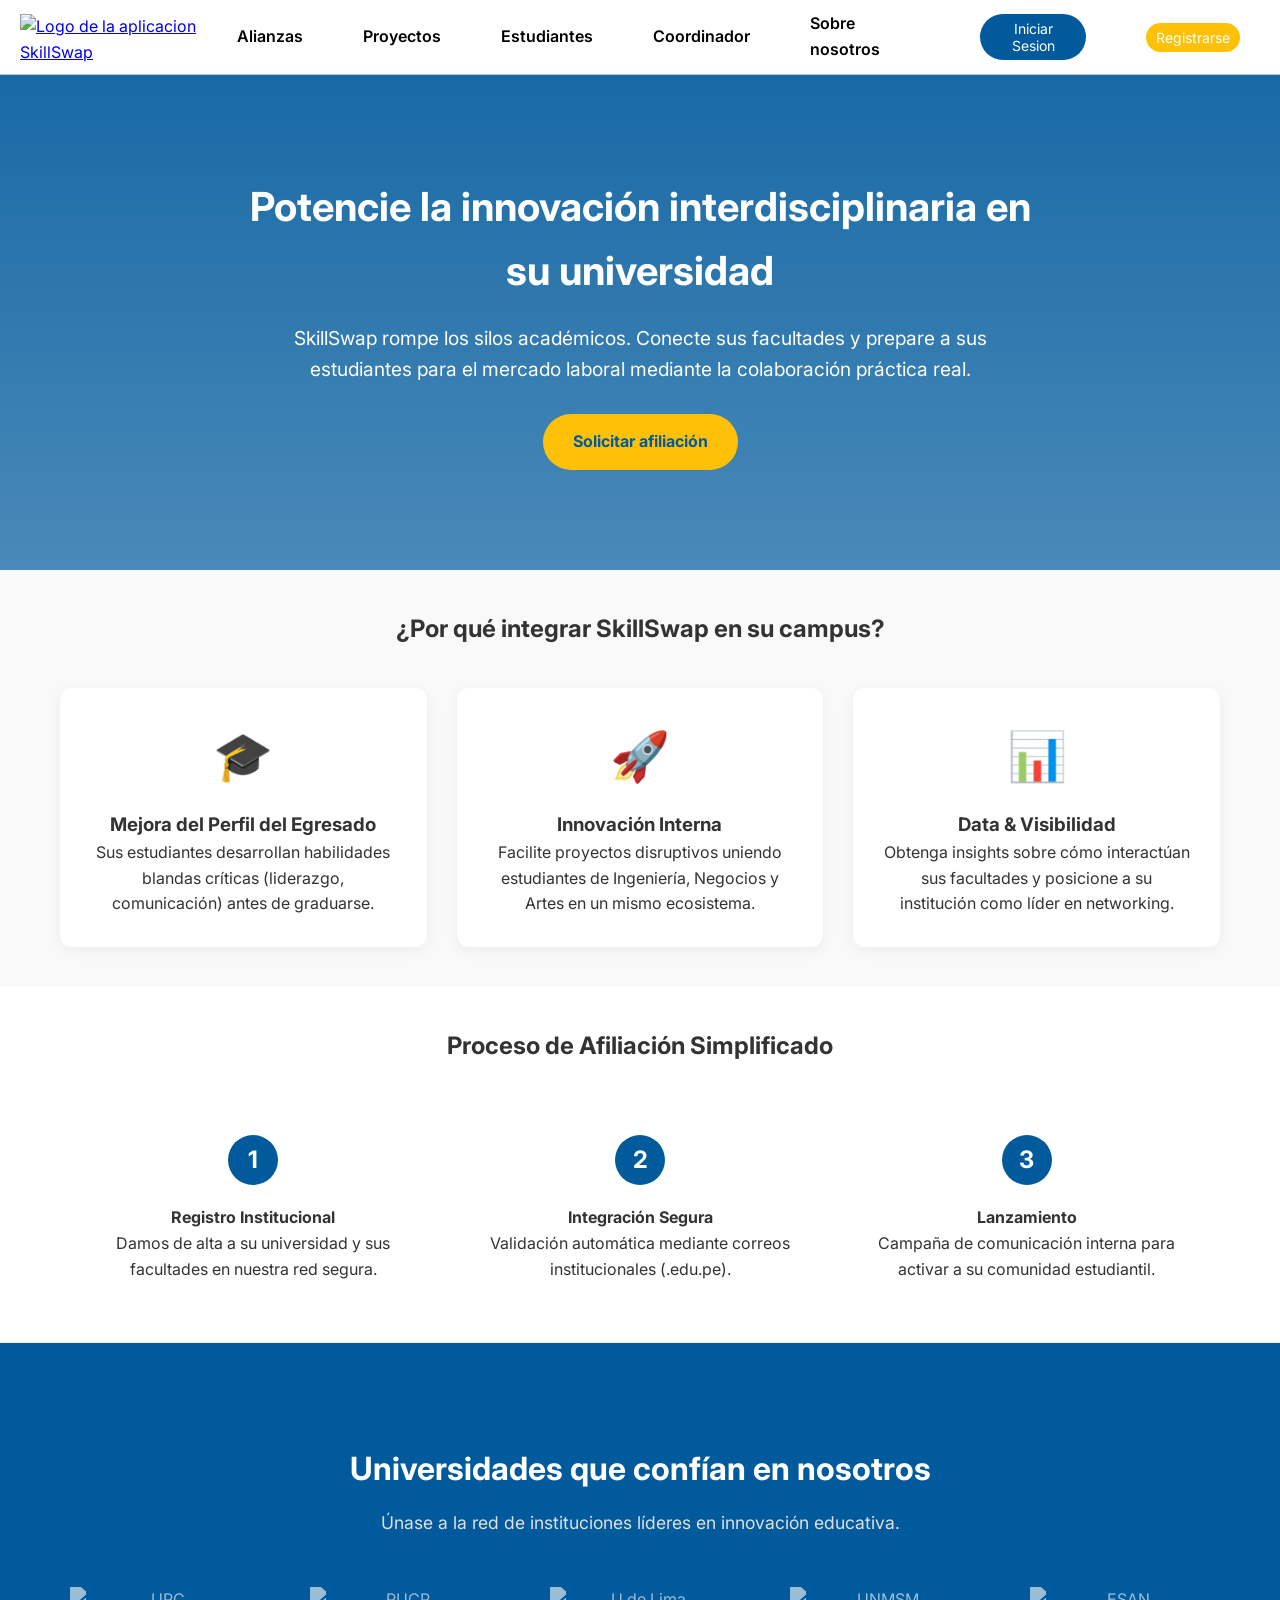
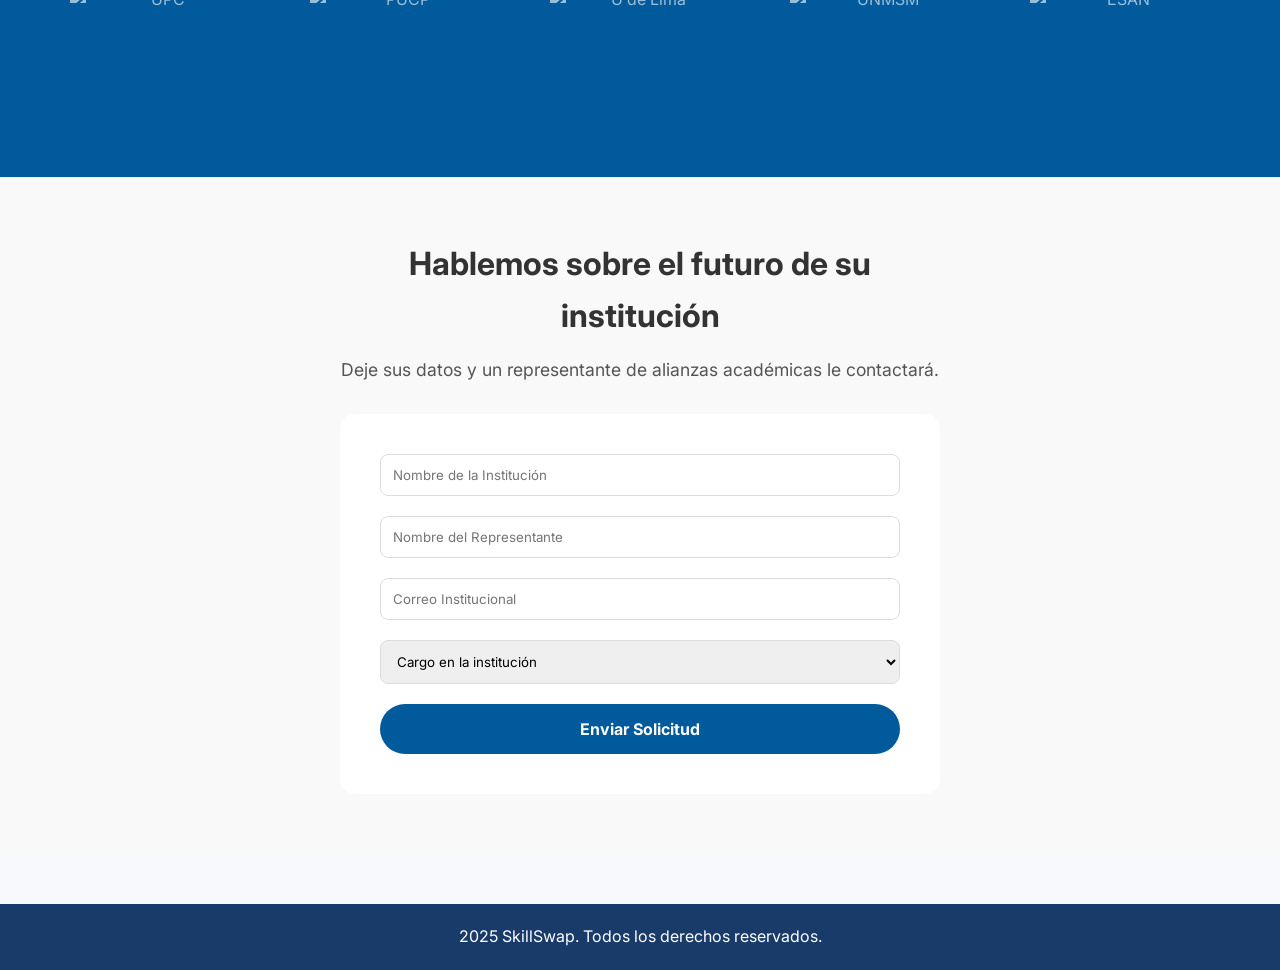
==== public/sitios/alianzas.html @ 6748d02f "se agregan las secciones de alianza y proyectos" ====
<!DOCTYPE html>
<html lang="en">
  <head>
    <meta charset="UTF-8" />
    <meta name="viewport" content="width=device-width, initial-scale=1.0" />
    <link rel="stylesheet" href="../assets/styles/alianzas.css" />
    <link rel="stylesheet" href="../assets/styles/styleSheet.css" />
         <link rel="icon" href="../favicon.ico" type="image/x-icon" />
    <title>SkillSwap - Login</title>
  </head>

  <body>

    <nav class="barra-navegacion">
      <div class="logo">
        <a href="../index.html">
          <img src="../assets/images/SkillSwap_logo.png" alt="Logo de la aplicacion SkillSwap" />
        </a>
      </div>

      <div class="menu-horizontal">
        <ul class="menu-horizontal-opciones">
            <li class="dropdown">
                <a href="alianzas.html" class="dropbtn">Alianzas </a>
                <div class="dropdown-content">
                    <a href="#beneficios">Beneficios</a>
                    <a href="#universidades-afiliadas">Universidades Afiliadas</a>
                    <a href="#contacto-form">Contacto</a>
                </div>
            </li>
            <li><a href="proyectos.html">Proyectos</a></li>
            <li><a href="index-user-estudiante.html">Estudiantes</a></li>
            <li><a href="index-user-coordinador.html">Coordinador</a></li>
            <li><a href="index-sobre-nosotros.html">Sobre nosotros</a></li>

          <li>
            <a href="index-login.html">
              <button class="btn-iniciarsesion">Iniciar Sesion</button>
            </a>
          </li>

          <li>
            <a href="index-registrarse.html">
              <button class="btn-registrase">Registrarse</button>
            </a>
          </li>
        </ul>
      </div>
    </nav>

    <header class="hero-alianzas">
    <div class="hero-content">
        <h1>Potencie la innovación interdisciplinaria en su universidad</h1>
        <p>SkillSwap rompe los silos académicos. Conecte sus facultades y prepare a sus estudiantes para el mercado laboral mediante la colaboración práctica real.</p>
        <a href="#contacto-form" class="btn-primary">Solicitar afiliación</a>
    </div>
</header>

<section class="beneficios-institucionales" id="beneficios">
    <div class="container">
        <h2>¿Por qué integrar SkillSwap en su campus?</h2>
        <div class="grid-beneficios">
            <div class="card-beneficio">
                <div class="icono">🎓</div>
                <h3>Mejora del Perfil del Egresado</h3>
                <p>Sus estudiantes desarrollan habilidades blandas críticas (liderazgo, comunicación) antes de graduarse.</p>
            </div>
            <div class="card-beneficio">
                <div class="icono">🚀</div>
                <h3>Innovación Interna</h3>
                <p>Facilite proyectos disruptivos uniendo estudiantes de Ingeniería, Negocios y Artes en un mismo ecosistema.</p>
            </div>
            <div class="card-beneficio">
                <div class="icono">📊</div>
                <h3>Data & Visibilidad</h3>
                <p>Obtenga insights sobre cómo interactúan sus facultades y posicione a su institución como líder en networking.</p>
            </div>
        </div>
    </div>
</section>

<section class="proceso-afiliacion">
    <div class="container">
        <h2>Proceso de Afiliación Simplificado</h2>
        <div class="pasos-container">
            <div class="paso">
                <span class="numero-paso">1</span>
                <h4>Registro Institucional</h4>
                <p>Damos de alta a su universidad y sus facultades en nuestra red segura.</p>
            </div>
            <div class="paso">
                <span class="numero-paso">2</span>
                <h4>Integración Segura</h4>
                <p>Validación automática mediante correos institucionales (.edu.pe).</p>
            </div>
            <div class="paso">
                <span class="numero-paso">3</span>
                <h4>Lanzamiento</h4>
                <p>Campaña de comunicación interna para activar a su comunidad estudiantil.</p>
            </div>
        </div>
    </div>
</section>


<section id="universidades-afiliadas" class="universidades-section">
        <div class="container">
            <h2>Universidades que confían en nosotros</h2>
            <p class="subtitle">Únase a la red de instituciones líderes en innovación educativa.</p>
            
            <div class="logos-grid">
                <div class="logo-item"><img src="../assets/images/upc_logo.png" alt="UPC"></div>
                <div class="logo-item"><img src="../assets/images/logo-pucp-new.svg" alt="PUCP"></div>
                <div class="logo-item"><img src="../assets/images/u_lima_logo.svg" alt="U de Lima"></div>
                <div class="logo-item"><img src="../assets/images/logo-unmsm.svg" alt="UNMSM"></div>
                <div class="logo-item"><img src="../assets/images/esan_logo.png" alt="ESAN"></div>
            </div>
        </div>
    </section>

<section id="contacto-form" class="contacto-institucional">
    <div class="container-form">
        <h2>Hablemos sobre el futuro de su institución</h2>
        <p>Deje sus datos y un representante de alianzas académicas le contactará.</p>
        <form class="form-alianza">
            <div class="form-group">
                <input type="text" placeholder="Nombre de la Institución" required>
            </div>
            <div class="form-group">
                <input type="text" placeholder="Nombre del Representante" required>
            </div>
            <div class="form-group">
                <input type="email" placeholder="Correo Institucional" required>
            </div>
            <div class="form-group">
                <select>
                    <option value="" disabled selected>Cargo en la institución</option>
                    <option value="rectorado">Rectorado / Dirección</option>
                    <option value="coordinador">Coordinador Académico</option>
                    <option value="docente">Docente</option>
                    <option value="otro">Otro</option>
                </select>
            </div>
            <button type="submit" class="btn-submit">Enviar Solicitud</button>
        </form>
    </div>
</section>

<script src="../assets/scripts/alianzas.js"></script>
    <footer>
      <div class="seccion-footer">
        <p>2025 SkillSwap. Todos los derechos reservados.</p>
      </div>
    </footer>

  </body>
</html>
---- public/assets/styles/alianzas.css ----
/* --- Estilos Generales para Alianzas --- */
body {
    font-family: 'Inter', sans-serif;
    color: #333;
    line-height: 1.6;
}

.container {
    max-width: 1200px;
    margin: 0 auto;
    padding: 40px 20px;
    text-align: center;
}

/* --- Hero Section --- */
.hero-alianzas {
    background: linear-gradient(rgba(0, 90, 156, 0.9), rgba(0, 90, 156, 0.7)), url('../images/imagen_banner.png'); /* Asegúrate de tener una imagen de fondo o quita la url */
    background-size: cover;
    background-position: center;
    color: white;
    padding: 100px 20px;
    text-align: center;
}

.hero-content h1 {
    font-size: 2.5rem;
    margin-bottom: 20px;
    max-width: 800px;
    margin-left: auto;
    margin-right: auto;
}

.hero-content p {
    font-size: 1.2rem;
    margin-bottom: 30px;
    max-width: 700px;
    margin-left: auto;
    margin-right: auto;
}

.btn-primary {
    background-color: #FFC107; /* Amarillo de tu marca */
    color: #005A9C;
    padding: 15px 30px;
    text-decoration: none;
    font-weight: bold;
    border-radius: 30px;
    transition: transform 0.3s ease;
    display: inline-block;
}

.btn-primary:hover {
    transform: scale(1.05);
    background-color: #ffca2c;
}

/* --- Beneficios (Grid) --- */
.beneficios-institucionales {
    background-color: #f9f9f9;
}

.grid-beneficios {
    display: grid;
    grid-template-columns: repeat(auto-fit, minmax(300px, 1fr));
    gap: 30px;
    margin-top: 40px;
}

.card-beneficio {
    background: white;
    padding: 30px;
    border-radius: 12px;
    box-shadow: 0 4px 15px rgba(0,0,0,0.05);
    transition: transform 0.3s;
}

.card-beneficio:hover {
    transform: translateY(-5px);
}

.icono {
    font-size: 3rem;
    margin-bottom: 15px;
}

/* --- Proceso (Pasos) --- */
.proceso-afiliacion {
    background-color: white;
}

.pasos-container {
    display: flex;
    justify-content: space-around;
    flex-wrap: wrap;
    margin-top: 50px;
}

.paso {
    flex: 1;
    min-width: 250px;
    margin: 20px;
    position: relative;
}

.numero-paso {
    background-color: #005A9C;
    color: white;
    width: 50px;
    height: 50px;
    border-radius: 50%;
    display: flex;
    align-items: center;
    justify-content: center;
    font-size: 1.5rem;
    font-weight: bold;
    margin: 0 auto 20px;
}

/* --- Formulario de Contacto --- */
.contacto-institucional {
    background-color: #f9f9f9;
    color: white;
    padding: 60px 20px;
}
.contacto-institucional h2 {
    color: #333;
    margin-bottom: 15px;
    font-size: 2rem;
}
.contacto-institucional p {
    color: #555;
    margin-bottom: 30px;
    font-size: 1.1rem;
    max-width: 600px;
    margin-left: auto;
    margin-right: auto;
}

.container-form {
    max-width: 600px;
    margin: 0 auto;
    text-align: center;
}

.form-alianza {
    background: white;
    padding: 40px;
    border-radius: 15px;
    margin-top: 30px;
    color: #333;
}

.form-group {
    margin-bottom: 20px;
}

.form-group input, .form-group select {
    width: 100%;
    padding: 12px;
    border: 1px solid #ddd;
    border-radius: 8px;
    font-family: inherit;
}

.btn-submit {
    background-color: #005A9C;
    color: white;
    border: none;
    padding: 15px 40px;
    font-size: 1rem;
    border-radius: 30px;
    cursor: pointer;
    width: 100%;
    font-weight: bold;
}

.btn-submit:hover {
    background-color: #004a80;
}

/* --- Estilos del Menú Desplegable (Dropdown) --- */
.navbar {
    display: flex;
    justify-content: space-between;
    align-items: center;
    padding: 15px 50px;
    background-color: white;
    box-shadow: 0 2px 10px rgba(0,0,0,0.1);
    position: relative;
    z-index: 1000;
}

.nav-links {
    list-style: none;
    display: flex;
    align-items: center;
    gap: 30px;
}

.nav-links a {
    text-decoration: none;
    color: #333;
    font-weight: 600;
    font-size: 1rem;
    transition: color 0.3s;
}

.nav-links a:hover {
    color: #005A9C;
}

/* Dropdown Container */
.dropdown {
    position: relative;
    display: inline-block;
}

.dropbtn {
    cursor: pointer;
}

/* Contenido del Dropdown (oculto por defecto) */
.dropdown-content {
    display: none;
    position: absolute;
    background-color: #f9f9f9;
    min-width: 200px;
    box-shadow: 0px 8px 16px 0px rgba(0,0,0,0.2);
    z-index: 1;
    border-radius: 8px;
    top: 100%; /* Justo debajo del botón */
    left: 0;
}

/* Enlaces dentro del dropdown */
.dropdown-content a {
    color: black;
    padding: 12px 16px;
    text-decoration: none;
    display: block;
    font-size: 0.95rem;
    text-align: left;
}

.dropdown-content a:hover {
    background-color: #e1e1e1;
    border-radius: 4px;
}

/* Mostrar el dropdown al pasar el mouse (Hover) */
.dropdown:hover .dropdown-content {
    display: block;
}

/* --- Estilos Nueva Sección Universidades --- */
.universidades-section {
    padding: 60px 20px;
    background-color: #005A9C;
    border-top: 1px solid #eee;
    border-bottom: 1px solid #eee;
}

.universidades-section h2 {
    color: #ffffff;
    margin-bottom: 15px;
    font-size: 2rem;
}

.subtitle {
    color: #e0e0e0; /* Subtítulo en gris claro */
    margin-bottom: 50px;
    font-size: 1.1rem;
    max-width: 600px;
    margin-left: auto;
    margin-right: auto;
}

.logos-grid {
    display: flex;
    justify-content: center;
    align-items: center;
    flex-wrap: wrap;
    gap: 60px;
}

.logo-item {
    width: 180px;
    height: 90px;
    display: flex;
    justify-content: center;
    align-items: center;
    transition: transform 0.3s ease;
    background-color: transparent;
    padding: 0;
    box-shadow: none;
    border-radius: 0;
}

.logo-item img {
    width: 100%;
    height: 100%;
    object-fit: contain;
    filter: grayscale(100%);
    opacity: 0.6;
    transition: all 0.3s ease;
    filter: brightness(0) invert(1);
}

.logo-item:hover {
    transform: scale(1.1);
}

.logo-item:hover img {
    filter: grayscale(0%);
    opacity: 1;
    transform: scale(1.12);
}

/* Responsive para menú */
@media (max-width: 768px) {
    .nav-links {
        display: none;
        flex-direction: column;
        width: 100%;
        position: absolute;
        top: 70px;
        left: 0;
        background-color: white;
        padding: 20px 0;
        box-shadow: 0 4px 8px rgba(0,0,0,0.1);
    }

    .nav-links.active {
        display: flex;
    }

    .menu-toggle {
        display: block;
        cursor: pointer;
    }
    
    .menu-toggle .bar {
        display: block;
        width: 25px;
        height: 3px;
        margin: 5px auto;
        background-color: #333;
    }
    
    /* En móvil, el dropdown se muestra estático o diferente */
    .dropdown:hover .dropdown-content {
        display: none; /* Deshabilitar hover en móvil */
    }
    .dropdown-content {
        position: static;
        box-shadow: none;
        padding-left: 20px;
        display: block; /* Mostrar siempre en menú móvil desplegado */
    }
}
---- public/assets/styles/styleSheet.css ----
@import url("https://fonts.googleapis.com/css2?family=Inter:ital,opsz,wght@0,14..32,100..900;1,14..32,100..900&display=swap");

* {
  margin: 0;
  padding: 0;
  box-sizing: border-box; /* ayuda a que los tamaños sean más predecibles */
  font-family: "Inter", sans-serif;
}

:root
{
    /*Variables de color*/
    --background-color: #f7f9fc;
    --primary-color: #193b69;
    --secondary-color: #FFC107;
    --border-color: #c7c6cd;
    --white-color: #ffffff;

    /*Variables de color de texto*/
    --button-text-color: #ffff;
    --placeholder-text-color: #f4f4f4;
    --text-color: #000000;

    /*Variables de tamanio del nav y foot*/
    --nav-bar-height: 75px;
    --footer-height: 58px;

    /*Variables de texto (Tamaño, Peso y Interlineado)*/
    --h1-font-size: 32px;
    --h1-font-weight: bold;

    --h2-font-size: 24px;
    --h2-font-weight: 600;

    --h3-font-size: 20px;
    --h3-font-weight: 600;

    --base-font-size: 16px;
    --base-font-weight: 400;

    --label-font-size: 14px;
    --label-font-weight: 500;

    --line-height: 1.5;
}

body {
    background-color: #f7f9fc; /* Un fondo gris muy claro */
    margin-top: 75px; /* Espacio para la barra de navegación fija */
}

.pantalla 
{
  display: none;
}

.pantalla.activa 
{
  display: block;
}

.barra-navegacion {
  display: flex;
  background-color: #ffffff;
  margin: 0;
  justify-content: space-between;
  align-items: center;
  padding: 0px 20px;
  height: 75px;
  width: 100%;
  position: fixed;
  border-bottom: 1px solid #c7c6cd;
  top: 0;
  left: 0;
  z-index: 1000;
}

.menu-horizontal-opciones {
  list-style: none;
  text-decoration: none;
  display: flex;
  justify-content: space-around;
  color: black;
  width: 100%;
  padding: 0;
  align-items: center;
  gap: 20px;
}

.menu-horizontal-opciones li a {
  list-style: none;
  text-decoration: none;
  display: block;
  color: black;
  padding: 10px 20px;
  font-weight: 600;
  font-size: 16px;
}
.menu-horizontal-opciones li a:hover {
  color: #193b69;
}

.btn-iniciarsesion {
  border-radius: 50px;
  padding: 6px 14px;
  font-size: 14px;
  background-color: #005a9c;
  color: white;
  border: none;
  cursor: pointer;
}

.btn-registrase {
  border-radius: 50px;
  padding: 6px 10px;
  font-size: 14px;
  background-color: #ffc107;
  color: white;
  border: none;
  cursor: pointer;
}

.menu-vertical-lp {
  list-style: none;
  padding: 0;
  position: absolute;
  display: none;
  width: 150px;
  background-color: rgba(0, 0, 0, 0.5);
}

.menu-horizontal-opciones li:hover .menu-vertical-lp {
  display: block;
}

.menu-horizontal-opciones li:hover .menu-vertical-lp-conts {
  display: block;
}

.menu-vertical-lp li a {
  padding: 15px 15px 15px 20px;
  margin: 5px;
  color: white;
}
.menu-vertical-lp li a:hover {
  color: #ffc107;
}

.menu-vertical-lp-conts {
  list-style: none;
  padding: 0;
  position: absolute;
  display: none;
  width: 150px;
  background-color: rgba(0, 0, 0, 0.5);
}

.menu-vertical-lp-conts li a {
  padding: 7px 15px 7px 7px;
  margin: 5px;
  color: white;
  display: flex;
  gap: 7px;
  align-items: center;
  justify-content: left;
}

.menu-vertical-lp-conts li a:hover{
  color: #ffc107;
}

.conts-logos {
  margin: 5px;
  height: 30px;
  max-height: 30px;
}

.logo {
  padding-top: 5px;
  align-items: center;
}

.logo img {
  width: 100%;
  max-width: 200px;
}

.seccion-llamado-accion {
  padding-top: 75px;
  background: linear-gradient(rgba(0, 0, 0, 0.4), rgba(0, 0, 0, 0.4)),
    url(../images/imagen_banner.png);
  background-size: cover;
  height: 100vh;
  display: flex;
  flex-direction: column;
  justify-content: center;
  align-items: center;
}

.llamado-accion-texto {
  color: #ffffff;
  text-align: center;
  font-size: 48px;
  width: 80%;
}

.llamado-accion-boton {
  margin: 30px 0px;
  font-family: inherit;
  color: #ffffff;
  padding: 10px 20px;
  border-radius: 999px;
  font-size: 14px;
  font-weight: 600;
  background-color: #ffc107;
  border: 2px solid #ffc107;
  cursor: pointer;
}

/* -----------Seccion 2 ------*/
.seccion-nosotros {
  margin: 50px;
  height: 100%;
  display: flex;
  flex-direction: column;
  align-items: center;
}

.division-general-nosotros {
  display: flex;
  flex-direction: column;
  gap: 50px;
  justify-content: center;
}
.division-contenido-row{
  display: flex;
  flex-direction: row; 
  gap: 50px; 
  justify-content: center;
  width: 100%;
}
.division-nosotros-txt {
  justify-content: center;
}

.elementos-nosotros-txt{
   display: flex; 
    flex-direction: row; 
    align-items: center; 
    margin-bottom: 30px; 
    gap: 15px;
    width: 100%;
    margin-bottom: 90px;
}
.llamado-accion-boton2{
   margin: 30px 0px;
  font-family: inherit;
  color: #ffffff;
  padding: 10px 20px;
  border-radius: 999px;
  font-size: 14px;
  font-weight: 600;
  background-color: #ffc107;
  border: 2px solid #ffc107;
  cursor: pointer;
  display: block;
  margin: 30px auto 0 auto; 
}
.ns-icono img {
    /* Define un tamaño fijo para todos los iconos */
    width: 50px; 
    height: auto;
}

.division-nosotros-ima img {
  width: 1000px;
}

/* Seccion 3 */
.seccion-socios{
  display: flex;
  flex-direction: column;
  align-items: flex-start;
  padding: 0 50px;
}

.socios-logos {
  padding-top: 20px;
  padding-bottom: 50px;
}

.socios-logos img{
  width: auto;
  height: auto;
  
}

.seccion-registro-cuenta, .seccion-inicio-sesion
{
    display: flex;
    flex-direction: column;
    align-items: center; 
    justify-content: center;
    min-height: calc(100vh - var(--footer-height));
}

.formulario-registro, .formulario-inicio-sesion
{
    margin: 20px 0px;
    display: flex;
    flex-direction: column;
    align-items: center;
    width: 100%;
    max-width: 1200px; 
}

.formulario-registro-elemento, .formulario-inicio-sesion-elemento
{
    display: flex;
    flex-direction: column;
    padding: 10px 0px;
    align-items: center;
    max-width: 400px;
    width: 100%;
}

.formulario-registro-elemento label, .formulario-inicio-sesion-elemento label
{
    font-weight: 500;
    padding: 5px;
    width: 100%;
}

.formulario-registro-elemento input, .formulario-inicio-sesion-elemento input
{
    border-radius: 9999px;
    padding: 5px 10px;
    height: 40px;
    width: 100%;
    border: 1px solid var(--border-color);
}

.formulario-registro-elemento input[type=submit], .formulario-inicio-sesion-elemento input[type=submit]
{
   background-color: var(--primary-color);
   border: 0px;
   color: var(--white-color);
   cursor: pointer;
}

.seccion-footer {
  background-color: #193b69;
  color: white;
  text-align: center;
  padding: 20px 0;
  margin-top: 50px;   
}

/* seccion about the product */
.seccion-atp {
  display: flex;
  flex-direction: column;
  padding: 0 50px;   
}

.div-video-atp {
  display: flex;
  flex: 1;
  align-items: center;
  justify-content: center;
  padding-top: 30px;
  padding-bottom: 50px;
}

.div-video-atp video {
  width: 100%; /* ancho de la pantalla */
  max-width: 60rem; /* ancho máximo de 500px */
  justify-content: center;
}

/* aca va el cliente */
.seccion-user-estudiante-aprendiz{
padding-top: 90px;
height: 100%;
display: flex;
flex-direction: column;
align-items: center;
background-color: rgba(0, 0, 0, 0.05);

}
.division-general-estudiantes-aprendices{
  display: flex;
  flex-direction: column;
  gap: 50px;
  justify-content: center;
}
.titulo-seccion-user-estudiante-aprendiz{
  background-color: #ffffff;
  padding: 10px 20px;
  width: 100%;
  border-bottom: 2px solid rgba(34, 85, 214, 0.5);
}
.division-user-estudiante-aprendiz-row{
  display: flex;
  flex-direction: row;
  gap: 50px;
  justify-content: center;
  margin-left: 50px;
  margin-right: 50px;
}

.division-user-estudiante-aprendiz-txt{
justify-content: center;
}

.elementos-user-estudiante-aprendiz-txt{
  display: flex; 
    flex-direction: row; 
    align-items: center; 
    margin-bottom: 30px; 
    gap: 15px;
    width: 100%;
    margin-bottom: 90px;
}


.elementos-user-estudiante-aprendiz-img{
  display: flex;
  flex-direction: column;
  justify-content: center;
  align-items: center;
  gap: 100px;
}
.elementos-user-estudiante-aprendiz-img img{
  width: 900px;
  height: auto;
}


.seccion-user-estudiante-tutores{
background: rgba(0, 0, 0, 0.1);
height: 100%;
display: flex;
flex-direction: column;
align-items: center;
border-bottom: 2px solid rgba(34, 85, 214, 0.5);

}

.division-general-estudiantes-tutores{
  display: flex;
  flex-direction: column;
  gap: 50px;
  justify-content: center;
  
}

.titulo-seccion-user-estudiante-tutores{
  background-color: #ffffff;
  padding: 10px 20px;
  width: 100%;
  border-bottom: 2px solid rgba(34, 85, 214, 0.5);
  border-top: 2px solid rgba(34, 85, 214, 0.5);
}

.division-user-estudiante-tutores-row{
  display: flex;
  flex-direction: row;
  gap: 50px;
  justify-content: center;
  margin-left: 50px;
  margin-right: 50px;
}

.division-user-estudiante-tutores-txt{
justify-content: center;
}

.elementos-user-estudiante-tutores-txt{
  display: flex;
    flex-direction: row; 
    align-items: center; 
    margin-bottom: 30px; 
    gap: 15px;
    width: 100%;
    margin-bottom: 90px;
}

.elementos-user-estudiante-tutores-img{
  display: flex;
  flex-direction: column;
  justify-content: center;
  align-items: center;
  gap: 100px;
}
.elementos-user-estudiante-tutores-img img{
  width: 900px;
  height: auto;
}

.elementos-user-estudiante-tutores-video{
  display: flex;
  justify-content: center;
  align-items: center;
}

.elementos-user-estudiante-tutores-video video{
  width: 500px;
  height: auto;
}

.videos-estudiantes-tutores{
  display: flex;
  flex-direction: column;
  justify-content: center;
  align-items: center;
  
}
.container-videos-estudiantes-tutores{
  display: flex;
  flex-direction: row;
  gap: 150px;
  

}
.video-user-estudiante-aprendiz {
  width: 500px;
  height: auto;

}

.video-user-estudiante-tutores{
  width: 500px;
  height: auto;
  
}

/* aca va el coordinador */
.seccion-user-coordinador-registro{
  background-color: #005a9c;
  padding-top: 90px;
  margin-left: 50px;
  margin-right: 50px;
  height: 100%;
  display: flex;
  flex-direction: column;
  
}

.division-general-coordinador-registro{
  background-color: #ffc107;
  display: flex;
  flex-direction: column;
  gap: 50px;
  justify-content: center;
}

.titulo-division-coordinador-registro{
  background-color: aqua;
  color: white;
  font-size: 36px;
  text-align: left;
}
.contenido-division-coordinador-registro{
  background-color: #d3c085;
  color: black;
  font-size: 18px;
  text-align: left;
  align-self: justify;
}

.imagen-division-coordinador-registro{
  background-color: #e0e0e0;
  display: flex;
  justify-content: center;
  align-items: center;
  gap: 50px;
}

.registro-cel {
  width: auto;
  height: 400px;
}

.registro-web {
  width: 550px;
  height: auto;
}
.seccion-user-coordinador-actividades{
  background-color: #ffc107;
  margin: 50px;
  height: 100%;
  display: flex;
  flex-direction: column;
  align-items: center;
}
.division-general-coordinador-actividades{
  background-color: rgb(13, 197, 197);
  display: flex;
  flex-direction: column;
  gap: 50px;
  width: 100%;
}

.titulo-division-coordinador-actividades{
  background-color: lightgreen;
  color: white;
  font-size: 36px;
  text-align: left;
  width: 100%;
  align-self: flex-start;

}
.contenido-division-coordinador-actividades ul{
  list-style: none;
  padding-left: 20px;
}
.contenido-division-coordinador-actividades li{
  margin-bottom: 55px;
  font-size: 18px;
}
.imagen-division-coordinador-actividades{
  background-color: #e0e0e0;
  display: flex;
  justify-content: center;
  align-items: center;
  gap: 50px;
  width: 100%;

}
.dh-movil {
  width: auto;
  height: 400px;
}

.dh-web {
  width: 550px;
  height: auto;
}

.contenido-division-coordinador-actividades{
  background-color: #d3c085;
  color: black;
  font-size: 18px;
  display: flex;
  flex-direction: row; 
  gap: 50px;

}


.seccion-user-coordinador-universidades{
  background-color: rgb(70, 15, 221);
  margin: 50px;
  display: flex;
  flex-direction: column;
}

.division-general-coordinador-universidades{
  background-color: rgb(13, 197, 197);

}

.titulo-division-coordinador-universidades{
  background-color: lightgreen;
  color: white;
  font-size: 36px;
  text-align: left;
  width: 100%;
  align-self: left;
}

.contenido-division-coordinador-universidades{
  background-color: #d3c085;
  color: black;
  font-size: 18px;
  text-align: left;
  align-self: left;
  margin-bottom: 50px;
}

.contenido-division-coordinador-universidades p{
  margin-bottom: 20px;
  font-size: 20px;
}

.contenido-division-coordinador-universidades ul{
  list-style: none;
  padding-left: 20px;
  text-align: left;
}

.contenido-division-coordinador-universidades li{
  padding-top: 30px;
  margin-bottom: 45px;
  font-size: 18px;
  font-weight: 600;
}

.logo-unmsm{
  padding-bottom: 20px;
  width: 200px;
  height: auto;
}
.logo-pucp{
  padding-bottom: 20px;
  width: 200px;
  height: auto;
}
.logo-ulima{
  padding-bottom: 20px;
  width: 200px;
  height: auto;
}

.logo-upc{
  padding-bottom: 20px;
  width: 100px;
  height: auto;
}
.logo-esan{
  padding-bottom: 20px;
  width: 200px;
  height: auto;
}

.imagen-division-coordinador-universidades{
  display: flex;
  justify-content: space-around;
  align-items: center;
  gap: 50px;

}
.valid-movil{
  width: auto;
  height: 400px;
}
.valid-web{
  width: 550px;
  height: auto; 
}
/* Fin del coordinador */
/*comienza la seccion socios*/
.seccion-socios2{
  padding-top: 90px;
  margin-left: 50px;
  margin-right: 50px;
  background-color: #005a9c;
  display: flex;
  flex-direction: column;
  align-items: flex-start;
}

.titulos-universidades-asociadas{
  font-size: 36px;
  font-weight: 700;
  color: white;
  margin: 10px 0 30px 0 ;
}

.seccion-socios-universidades{
  margin-bottom: 50px;
  width: 100%;
  background-color: #699fc3;
}

.seccion-socios-universidades ul{
  list-style: none;
  padding-left: 20px;
}

.seccion-socios-universidades li{
  margin-bottom: 45px;
  font-size: 20px;
  font-weight: 600;
}

.imagen-division-socios-universidades{
  background-color: #ffc107;
  display: flex;
  flex-direction: column;
  align-items: flex-start;
  gap: 50px;
  width: 100%;
}
.imagen-division-socios-universidades img{
 align-self: center;
}
.imagen-division-socios-universidades p{
  font-size: 20px;
  text-align: left;
  margin-bottom: 20px;
}
.seccion-socios-afiliate{

  margin-bottom: 50px;
  width: 100%;
  background-color: #a7aeb3;
}

.seccion-socios-afiliate h2{
  font-size: 36px;
  font-weight: 700;
  color: white;
  margin: 10px 0 30px 0 ;
}
.imagen-division-socios-afiliate{
  background-color: #a09573;
  margin-bottom: 15px;
}

.imagen-division-socios-afiliate p{
  font-size: 20px;
  text-align: left;
  margin-bottom: 20px;
  font-weight: 600 ;
}
.beneficios-socios-afiliate h3{
  background-color: #d3c085;
  margin: 0 0 20px 0;
}
.beneficios-socios-afiliate ul{
  background-color: aqua;
  list-style: none;
  text-align: left;
}

.beneficios-socios-afiliate li{
  margin-bottom: 30px;
  font-size: 18px;
}
/* Estilos para el contenedor del chat */
.chat-container {
    height: calc(100vh - 75px); 
    width: 100%;
    margin-top: 75px; 
    
    display: flex;
    flex-direction: column; 
    background-color: #f2f0f5; 
}
.chat-boton-enviar{
    background-color: transparent;
    border: none;
    cursor: pointer;
    margin-left: 10px;
    font-weight: bold;
    color: var(--primary-color, #005a9c); /* Usa tu color principal */
    font-size: 14px; /* Ajusta según necesites */
}

.chat-boton-enviar:hover {
    transform: scale(1.1);
}

/* Sub-cabecera (barra oscura) */
.chat-sub-header {
    background-color: var(--white-color); 
    border-bottom: 1px solid var(--border-color);
    display: flex;
    justify-content: space-between;
    align-items: center;
    padding: 15px 20px;
    flex-shrink: 0;
    
}

.chat-header-perfil {
    display: flex;
    align-items: center;
    gap: 12px;
}

.chat-perfil-foto {
    width: 40px;
    height: 40px;
    border-radius: 50%;
    object-fit: cover;
    background-color: #555; 
}

.chat-perfil-nombre {
    font-size: 18px;
    font-weight: 600; 
}

.chat-header-iconos {
    display: flex;
    gap: 15px;
    align-items: center;
}

.chat-icono {
    font-size: 24px;
    cursor: pointer;
}

.btn-header-chat {
    background: none;
    border: none;
    cursor: pointer;
    color: var(--primary-color, #005a9c); /* Usa el color del tema */
    padding: 5px;
    border-radius: 50%;
    transition: background-color 0.2s ease, transform 0.2s ease;
    display: flex; /* Para centrar el SVG */
    align-items: center;
    justify-content: center;
}

.btn-header-chat:hover {
    background-color: rgba(0, 0, 0, 0.05); /* Fondo gris suave al pasar el mouse */
    transform: scale(1.1);
}

/* Ajuste para modo oscuro */
body.dark-mode .btn-header-chat {
    color: var(--text-color);
}
body.dark-mode .btn-header-chat:hover {
    background-color: rgba(255, 255, 255, 0.1);
}

body.dark-mode {
    background-color: #202020;
    color: var(--text-color);
}

body.dark-mode .barra-navegacion {
    background-color: #1a1a1a;
    border-bottom: 1px solid #333;
}

/* Área principal de mensajes */
.area-mensajes {
    flex-grow: 1; 
    overflow-y: auto; 
    padding: 20px;
    
    display: flex;
    flex-direction: column;
    gap: 12px;
}

/* Estilo base para todas las burbujas de mensaje */
.burbuja-mensaje {
    padding: 12px 18px;
    border-radius: 20px;
    max-width: 60%;
    font-size: 15px;
    line-height: 1.4;
    display: inline-block; 
}

/* Burbujas de mensajes enviados */
.burbuja-mensaje.enviado {
    background-color: #a99dca; 
    color: white;
    align-self: flex-end; 
    border-bottom-right-radius: 6px; 
}

/* Burbujas de mensajes recibidos */
.burbuja-mensaje.recibido {
    background-color: #d4d4d4; 
    color: #212529; 
    align-self: flex-start; 
    border-bottom-left-radius: 6px; 
}

/* Área inferior para escribir */
.chat-input-area {
    background-color: #ffffff;
    padding: 15px 20px;
    display: flex;
    align-items: center;
    gap: 15px;
    border-top: 1px solid #c7c6cd;
    flex-shrink: 0; 
}

.chat-boton-adjuntar {
    font-size: 28px;
    font-weight: 600;
    color: #555;
    background-color: #f0f0f0;
    border: 1px solid #ccc;
    width: 45px;
    height: 45px;
    border-radius: 50%;
    cursor: pointer;
    line-height: 45px; 
    text-align: center;
}

.chat-input-texto {
    flex-grow: 1;
    border: none;
    padding: 12px 15px;
    font-size: 16px;
    background-color: #f7f7f7; 
    border-radius: 20px;
}

.chat-input-texto:focus {
    outline: none;
    background-color: #fff;
    border: 1px solid #005a9c; 
}

.chat-boton-enviar {
    font-size: 24px;
    color: #005a9c; 
    background: none;
    border: none;
    cursor: pointer;
    transform: rotate(-45deg); 
    padding-bottom: 5px;
}

.perfil-nav-video {
    display: flex;
    align-items: center;
    gap: 15px; 
}

.icono-nav-video {
    font-size: 22px; 
    text-decoration: none;
    color: #333;
    padding: 5px;
}

.icono-nav-video:hover {
    color: #193b69; 
}

.nombre-usuario-video {
    font-weight: 600; 
    font-size: 16px;
    color: black; 
}

.foto-perfil-nav-video {
    width: 45px;
    height: 45px;
    border-radius: 50%;
    object-fit: cover;
    border: 2px solid #ddd;
}

/* Contenedor principal de la videollamada */




/* Pestañas de Pizarra y Chat */


/*ACA VA A IR LA PIAZAARA DEL CHAT*/



/* Aca va la seccion de calificacion */

/*.seccion-calificacion {
    width: 100%;
    max-width: 900px; 
    padding: 30px 20px;
    box-sizing: border-box;
    display: flex;
    flex-direction: column;
    align-items: center;
    gap: 30px;
}

.titulo-calificacion {
    font-size: 30px;
    font-weight: 700;
    color: #333;
    text-align: center;
    margin-bottom: 20px;
}

.tarjeta-calificacion {
    background-color: #ffffff;
    border-radius: 12px;
    box-shadow: 0 4px 15px rgba(0, 0, 0, 0.08);
    padding: 40px;
    width: 100%;
    max-width: 600px; 
    display: flex;
    flex-direction: column;
    align-items: center;
    gap: 25px;
}

.perfil-calificar {
    display: flex;
    flex-direction: column;
    align-items: center;
    gap: 15px;
}

.imagen-perfil-calificar {
    width: 120px;
    height: 120px;
    border-radius: 50%;
    background-color: #e0e0e0; 
    display: flex;
    align-items: center;
    justify-content: center;
    font-size: 14px;
    color: #666;
    text-align: center;
    text-decoration: none;
    overflow: hidden; 
}

 ACA VA LA IMAGEN ACOMODADA 
.imagen-perfil-calificar img {
    width: 100%;
    height: 100%;
    object-fit: cover;
}
*/
/* --- (NUEVO) Estilos Sección Calificación --- */

.seccion-calificar-estudiante {
    display: flex; /* Oculto por defecto (controlado por JS), pero cuando active flex */
    justify-content: center;
    align-items: center;
    height: 100vh; /* Ocupa toda la pantalla */
    background-color: rgba(0, 0, 0, 0.8); /* Fondo oscuro transparente */
}

/* Tarjeta Central */
.calificacion-container {
    background-color: var(--white-color);
    width: 100%;
    max-width: 500px;
    padding: 40px;
    border-radius: 20px;
    text-align: center;
    box-shadow: 0 10px 30px rgba(0,0,0,0.3);
    animation: popIn 0.3s ease;
}

@keyframes popIn {
    from { transform: scale(0.8); opacity: 0; }
    to { transform: scale(1); opacity: 1; }
}

.calificacion-header h2 {
    color: var(--primary-color);
    margin-bottom: 10px;
}

.calificacion-avatar img {
    width: 100px;
    height: 100px;
    border-radius: 50%;
    object-fit: cover;
    border: 4px solid var(--background-color);
    margin: 20px 0;
    box-shadow: 0 4px 10px rgba(0,0,0,0.1);
}

/* Sistema de Estrellas (CSS Only) */
.calificacion-estrellas {
    display: flex;
    justify-content: center;
    flex-direction: row-reverse; /* Invertimos para que el hover funcione de izq a der */
    margin-bottom: 20px;
}

.calificacion-estrellas input {
    display: none; /* Ocultamos los radio buttons */
}

.calificacion-estrellas label {
    font-size: 40px;
    color: #ddd;
    cursor: pointer;
    transition: color 0.2s;
}

.calificacion-estrellas label:hover,
.calificacion-estrellas label:hover ~ label,
.calificacion-estrellas input:checked ~ label {
    color: #ffc107; /* Color amarillo estrella */
}

/* Comentario */
.calificacion-comentario textarea {
    width: 100%;
    height: 100px;
    padding: 15px;
    border-radius: 10px;
    border: 1px solid var(--border-color);
    background-color: var(--background-color);
    resize: none;
    font-family: inherit;
    margin-bottom: 20px;
    box-sizing: border-box; /* Evita que se salga del contenedor */
}

/* Botones */
.calificacion-acciones {
    display: flex;
    gap: 15px;
    justify-content: center;
}

.btn-enviar-calificacion {
    background-color: var(--primary-color, #005a9c);
    color: white;
    border: none;
    padding: 12px 30px;
    border-radius: 8px;
    font-weight: bold;
    cursor: pointer;
    transition: transform 0.2s;
}

.btn-enviar-calificacion:hover {
    transform: scale(1.05);
}

.btn-omitir-calificacion {
    background-color: transparent;
    color: #777;
    border: 1px solid #ddd;
    padding: 12px 20px;
    border-radius: 8px;
    cursor: pointer;
}

.btn-omitir-calificacion:hover {
    background-color: #f5f5f5;
    color: #333;
}

.nombre-verificado {
    display: flex;
    align-items: center;
    gap: 8px;
}

.nombre-calificar {
    font-size: 28px;
    font-weight: 700;
    color: #212529;
}

.icono-verificado {
    font-size: 24px;
    color: #007bff; /* Un azul común para verificación, similar a tu estilo */
    text-decoration: none;
}

.estrellas-calificacion {
    display: flex;
    gap: 10px;
}

.estrella-icono {
    font-size: 40px;
    color: #ffc107; 
    cursor: pointer;
    transition: transform 0.2s ease-in-out;
    text-decoration: none;
}

.estrella-icono:hover {
    transform: scale(1.1);
}

.comentarios-calificacion {
    display: flex;
    gap: 20px;
    width: 100%;
    margin-top: 15px;
}

.campo-comentario {
    width: 100%;
    height: 120px;
    border: 1px solid #ccc;
    border-radius: 8px;
    padding: 15px;
    font-size: 16px;
    color: #333;
    resize: vertical; 
    background-color: #f7f7f7; 
}

.campo-comentario::placeholder {
    color: #888;
}

.campo-comentario:focus {
    outline: none;
    border-color: #005a9c; 
    box-shadow: 0 0 0 3px rgba(0, 90, 156, 0.2);
}

.boton-enviar-calificacion {
    background-color: #005a9c; 
    color: white;
    border: none;
    border-radius: 8px;
    padding: 15px 30px;
    font-size: 18px;
    font-weight: 600;
    cursor: pointer;
    display: flex;
    align-items: center;
    gap: 10px;
    margin-top: 20px;
    transition: background-color 0.2s ease;
}

.boton-enviar-calificacion:hover {
    background-color: #004a80; 
}

.icono-enviar {
    font-size: 22px;
    color: white;
    text-decoration: none;
}

.titulo-busqueda {
    font-family: "Inter", sans-serif; 
    font-size: 32px;
    font-weight: 700;
    color: #333;
    text-align: center;
}

.contenedor-barra-busqueda {
    display: flex;
    align-items: center;
    gap: 15px;
    width: 100%;
    max-width: 700px;
}

.campo-busqueda-wrapper {
    position: relative; 
    flex-grow: 1; 
}

.icono-lupa-busqueda {
    position: absolute;
    left: 5px;
    top: 50%;
    transform: translateY(-50%);
    font-size: 10px;
    color: #555;
    pointer-events: none; 
}

.campo-busqueda {
    width: 100%;
    padding: 18px 25px 18px 60px; 
    font-size: 16px;
    font-family: "Inter", sans-serif;
    color: #333;
    border: 2px solid #212529; 
    border-radius: 999px; 
    box-sizing: border-box; 
}

.campo-busqueda:focus {
    outline: none;
    border-color: #005a9c; 
    box-shadow: 0 0 0 3px rgba(0, 90, 156, 0.2);
}

.boton-filtros {
    background-color: #005a9c; 
    color: white;
    font-family: "Inter", sans-serif;
    font-size: 16px;
    font-weight: 600;
    border: none;
    border-radius: 999px; 
    padding: 18px 30px;
    cursor: pointer;
    display: flex;
    align-items: center;
    gap: 8px;
    transition: background-color 0.2s ease;
}

.boton-filtros:hover {
    background-color: #004a80; 
}

.icono-filtro {
    font-size: 20px;
    color: white;
}

.contenedor-tags-busqueda {
    display: flex;
    justify-content: center;
    flex-wrap: wrap; 
    gap: 15px;
}

.tag-busqueda {
    background-color: #ffc107; 
    color: #333;
    font-family: "Inter", sans-serif;
    font-size: 15px;
    font-weight: 600;
    text-decoration: none;
    padding: 12px 25px;
    border-radius: 999px; /* Totalmente redondeado */
    transition: background-color 0.2s ease;
}

.tag-busqueda:hover {
    background-color: #e0a800; 
    color: #212529;
}

/*aca va seccion sesiones*/
.seccion-sesiones {
    display: flex;
    flex-direction: column;
    align-items: center; /* Centra el contenido */
    width: 100%;
    padding: 40px 20px;
    box-sizing: border-box;
    gap: 25px; /* Espacio entre elementos */
}

.titulo-sesiones {
    font-family: "Inter", sans-serif;
    font-size: 28px;
    font-weight: 700;
    color: #005a9c; /* Azul primario de tu proyecto */
    text-align: center;
}

.subtitulo-sesiones {
    font-family: "Inter", sans-serif;
    font-size: 30px;
    font-weight: 700;
    color: #333;
    width: 100%;
    max-width: 900px; /* Alineado con las tarjetas */
    text-align: left;
    margin-top: 15px;
}

.lista-sesiones {
    display: flex;
    flex-direction: column;
    gap: 20px;
    width: 100%;
    max-width: 900px;
}

.tarjeta-sesion {
    display: flex;
    align-items: center;
    background-color: #ffffff;
    border: 3px solid #000;
    border-radius: 20px;
    padding: 20px;
    gap: 20px;
    transition: box-shadow 0.2s ease;
}

.tarjeta-sesion:hover {
    box-shadow: 0 5px 15px rgba(0, 0, 0, 0.1);
}

.sesion-imagen-container {
    position: relative;
    flex-shrink: 0; /* Evita que la imagen se encoja */
}

.sesion-imagen {
    width: 100px;
    height: 100px;
    object-fit: cover;
    border-radius: 15px; /* Bordes redondeados para el auto */
}

.sesion-imagen.redonda {
    border-radius: 50%; /* Bordes redondos para el león */
}

.icono-verificado-sesion {
    position: absolute;
    top: -8px;
    right: -8px;
    font-size: 24px;
    color: #005a9c; /* Azul primario */
    background-color: white; /* Para que resalte sobre la imagen */
    border-radius: 50%;
    display: flex;
    padding: 2px;
}

.indicador-online-sesion {
    position: absolute;
    bottom: 2px;
    right: 2px;
    width: 20px;
    height: 20px;
    background-color: #28a745; /* Verde online */
    border-radius: 50%;
    border: 3px solid white;
}

.sesion-detalles {
    flex-grow: 1; /* Ocupa el espacio del medio */
    display: flex;
    flex-direction: column;
    gap: 5px;
}

.sesion-detalles p {
    margin: 0;
    font-size: 16px;
    color: #333;
    font-family: "Inter", sans-serif;
}

.sesion-detalles strong {
    font-weight: 700;
    color: #000;
}

.sesion-nombre-tutor {
    font-size: 18px;
    font-weight: 600;
    color: #000;
    margin-top: 10px;
}

.sesion-acciones {
    display: flex;
    align-items: center;
    gap: 25px;
    padding-left: 25px;
    border-left: 2px solid #e0e0e0; /* Línea divisoria gris */
}

.icono-accion-sesion {
    font-size: 36px; /* Iconos grandes */
    text-decoration: none;
    cursor: pointer;
}

.icono-accion-sesion.favorito {
    color: #DC3545; /* Rojo para "favorito" */
}

.icono-accion-sesion.no-favorito {
    color: #aaa; /* Gris para "no favorito" */
}

.icono-accion-sesion.ver {
    color: #005a9c; /* Azul para "ver" */
}

/*aca comienza el resultados de busqueda*/

.seccion-resultados-busqueda {
    display: flex;
    flex-direction: column;
    align-items: center;
    width: 100%;
    /* Usamos el mismo padding y max-width que en 'busqueda.css' 
      para que la barra de búsqueda se vea igual.
    */
    padding: 60px 20px; 
    box-sizing: border-box;
}

.grid-resultados {
    display: grid;
    /* Crea 2 columnas en pantallas grandes, 
      y 1 columna en pantallas más pequeñas.
    */
    grid-template-columns: repeat(auto-fit, minmax(420px, 1fr));
    gap: 25px;
    width: 100%;
    /* Un max-width un poco más grande para que quepan 
      dos tarjetas cómodamente.
    */
    max-width: 1100px; 
    margin-top: 40px; /* Espacio después de la barra de búsqueda */
}

.tarjeta-tutor {
    position: relative; /* Para el icono de corazón */
    display: flex;
    gap: 20px;
    background-color: #ffffff;
    border: 1px solid #e0e0e0;
    border-radius: 20px; /* Bordes redondeados como en la imagen */
    padding: 25px;
    box-shadow: 0 4px 12px rgba(0, 0, 0, 0.05);
    transition: transform 0.2s ease, box-shadow 0.2s ease;
    cursor: pointer; /* Manito al pasar el mouse */
    transition: transform 0.2s ease, box-shadow 0.2s ease;
}

.tarjeta-tutor:hover {
    transform: translateY(-5px);
    box-shadow: 0 8px 20px rgba(0, 0, 0, 0.1);
}

.icono-corazon {
    position: absolute;
    top: 20px;
    right: 20px;
    font-size: 24px;
    color: #aaa; /* Color del corazón vacío */
    text-decoration: none;
}

.icono-corazon.favorito {
    color: #DC3545; /* Color rojo (usado en tu reporte) */
}

.icono-corazon.favorito svg path {
    fill: #DC3545 !important;
    transition: fill 0.3s ease;
}

.tutor-columna-izquierda {
    display: flex;
    flex-direction: column;
    align-items: center;
    flex-shrink: 0;
    width: 120px; /* Ancho fijo para la columna de imagen/rating */
}

.tutor-imagen-container {
    position: relative;
    width: 100px;
    height: 100px;
    margin-bottom: 10px;
}

.tutor-imagen-perfil {
    width: 100%;
    height: 100%;
    border-radius: 50%;
    object-fit: cover;
    background-color: #eee; /* Placeholder si la img está vacía */
}

.indicador-online {
    position: absolute;
    bottom: 2px;
    right: 2px;
    width: 18px;
    height: 18px;
    background-color: #28a745; /* Verde online */
    border-radius: 50%;
    border: 3px solid white;
}

.tutor-rating {
    display: flex;
    align-items: center;
    gap: 5px;
    margin-top: 10px; /* Espacio entre imagen y rating */
}

.icono-estrella {
    font-size: 16px;
    color: #ffc107; /* Amarillo de tu styleSheet */
}

.rating-numero {
    font-size: 14px;
    font-weight: 600;
    color: #333;
}

.icono-verificado-tutor {
    font-size: 16px;
    color: #005a9c; /* Azul primario */
}

.tutor-columna-derecha {
    flex-grow: 1; /* Ocupa el resto del espacio */
    display: flex;
    flex-direction: column;
}

.tutor-nombre {
    font-size: 20px;
    font-weight: 700;
    color: #212529;
    margin: 0 0 10px 0;
}

.tutor-detalle {
    font-family: "Inter", sans-serif;
    font-size: 14px;
    color: #333;
    margin: 0 0 5px 0;
    line-height: 1.4;
}

.tutor-detalle strong {
    font-weight: 700;
    color: #000;
}

.tutor-tags {
    display: flex;
    flex-wrap: wrap; /* Para que los tags bajen si no caben */
    gap: 8px;
    margin-top: 10px;
}

.tag-tutor {
    background-color: #ffc107; /* Amarillo de tu styleSheet */
    color: #333;
    font-size: 12px;
    font-weight: 600;
    padding: 5px 12px;
    border-radius: 999px; /* Píldoras */
}

/* Fin de resultados de busqueda */

/*Aca inicia la seccion de perfil-tutor- la ventanita esa*/
.seccion-perfil-tutor {
    width: 100%;
    padding: 50px 20px; /* Espaciado generoso */
    box-sizing: border-box;
    display: flex;
    justify-content: center;
}

.tarjeta-perfil-tutor {
    background-color: #ffffff;
    border: 3px solid #212529; /* Borde negro como en la imagen */
    border-radius: 20px;
    padding: 40px;
    display: flex;
    gap: 40px; /* Espacio entre columna izquierda y derecha */
    width: 100%;
    max-width: 1200px;
    box-shadow: 0 8px 25px rgba(0, 0, 0, 0.08);
}

/* Columna Izquierda */
.perfil-columna-izquierda {
    display: flex;
    flex-direction: column;
    align-items: center;
    gap: 15px;
    width: 100%;
    max-width: 300px; /* Ancho fijo para esta columna */
    flex-shrink: 0;
}

.perfil-imagen-container {
    position: relative;
    width: 250px; /* Tamaño grande de la imagen */
    height: 250px;
}

.perfil-imagen-grande {
    width: 100%;
    height: 100%;
    border-radius: 50%;
    object-fit: cover;
    background-color: #eee; /* Placeholder */
}

.indicador-online-perfil {
    position: absolute;
    bottom: 15px;
    right: 15px;
    width: 35px; /* Indicador más grande */
    height: 35px;
    background-color: #28a745; /* Verde online */
    border-radius: 50%;
    border: 4px solid white;
}

.perfil-verificacion,
.perfil-rating-grande {
    display: flex;
    align-items: center;
    gap: 8px;
    font-size: 16px;
    font-weight: 600;
    color: #333;
}

.icono-verificado-perfil,
.icono-estrella-perfil {
    font-size: 22px;
}

.icono-estrella-perfil {
    color: #ffc107; /* Amarillo de tu styleSheet */
}

.boton-solicitar-tutoria {
    background-color: #005a9c; /* Azul primario */
    color: white;
    font-family: "Inter", sans-serif;
    font-size: 16px;
    font-weight: 600;
    border: none;
    border-radius: 999px; /* Botón tipo píldora */
    padding: 15px 20px;
    width: 100%;
    cursor: pointer;
    margin-top: 20px;
    transition: background-color 0.2s ease;
}

.boton-solicitar-tutoria:hover {
    background-color: #004a80;
}

/* Columna Derecha */
.perfil-columna-derecha {
    flex-grow: 1; /* Ocupa el resto del espacio */
    display: flex;
    flex-direction: column;
}

.perfil-header-derecha {
    display: flex;
    justify-content: space-between; /* Nombre a la izq, iconos a la der */
    align-items: flex-start; /* Alinea arriba */
    border-bottom: 2px solid #f0f0f0; /* Línea divisoria sutil */
    padding-bottom: 15px;
}

.perfil-nombre-grande {
    font-size: 32px;
    font-weight: 700;
    color: #212529;
    margin: 0;
}

.perfil-iconos-header {
    display: flex;
    gap: 15px;
    padding-top: 5px; /* Baja un poco los iconos */
}

.icono-accion-perfil {
    font-size: 28px;
    color: #555;
    text-decoration: none;
}

.icono-accion-perfil.favorito svg path {
    fill: #DC3545 !important; /* Rojo */
    stroke: #DC3545 !important; /* Borde rojo también */
    transition: all 0.3s ease;
}

.icono-accion-perfil:hover {
    transform: scale(1.1);
    transition: transform 0.2s ease;
}

.perfil-detalles-tutor {
    margin-top: 20px;
}

.perfil-detalles-tutor p {
    font-size: 16px;
    color: #333;
    margin: 0 0 8px 0;
    line-height: 1.5;
}

.perfil-detalles-tutor strong {
    font-weight: 700;
    color: #000;
}

.perfil-tags-container {
    display: flex;
    flex-wrap: wrap;
    gap: 10px;
    margin-top: 10px;
}

.perfil-tag {
    background-color: #ffc107; /* Amarillo */
    color: #333;
    font-size: 14px;
    font-weight: 600;
    padding: 6px 15px;
    border-radius: 999px;
}

.perfil-descripcion {
    margin-top: 25px;
}

.perfil-descripcion h3,
.perfil-reseñas h3 {
    font-size: 22px;
    font-weight: 700;
    color: #000;
    margin-bottom: 15px;
}

.perfil-descripcion p {
    font-size: 16px;
    color: #555;
    line-height: 1.6;
}

.perfil-reseñas {
    margin-top: 30px;
}

.tarjeta-reseña {
    display: flex;
    gap: 15px;
    background-color: #f7f9fc; /* Fondo gris claro */
    border: 1px solid #e0e0e0;
    border-radius: 15px;
    padding: 20px;
}

.reseña-imagen-perfil {
    width: 60px;
    height: 60px;
    border-radius: 50%;
    object-fit: cover;
    background-color: #eee;
    flex-shrink: 0;
}

.reseña-contenido h4 {
    font-size: 16px;
    font-weight: 700;
    color: #000;
    margin: 0 0 5px 0;
}

.reseña-contenido p {
    font-size: 14px;
    color: #555;
    line-height: 1.5;
    margin: 0;
}



/* COMIENZA EL COORDINADOR*/


.panel-coordinador-seccion {
    width: 100%;
    padding: 40px 20px;
    box-sizing: border-box;
    display: flex;
    flex-direction: column; /* Organiza el H1 y el grid verticalmente */
    align-items: center; /* Centra el contenido */
    gap: 30px; /* Espacio entre el H1 y el grid */
}

/* ESTILO CORREGIDO: 
  Este es el H1 principal, centrado, fuera del grid 
*/
.panel-coordinador-titulo-principal {
    font-family: "Inter", sans-serif;
    font-size: 32px;
    font-weight: 700;
    color: #333;
    text-align: center;
    margin: 0; /* Quitamos margen por defecto */
}

.panel-coordinador-grid {
    display: grid;
    /* Define 3 columnas flexibles */
    grid-template-columns: repeat(3, 1fr); 
    gap: 30px;
    width: 100%;
    max-width: 1400px; /* Ancho máximo del panel */
}

.panel-columna {
    display: flex;
    flex-direction: column;
    gap: 20px;
    background-color: #ffffff;
    border: 1px solid #e0e0e0;
    border-radius: 12px;
    padding: 25px;
    box-shadow: 0 4px 12px rgba(0, 0, 0, 0.05);
}

/* ELIMINADO: 
  Se quitó el estilo .panel-coordinador-titulo-columna 
  ya que el H1 ahora es .panel-coordinador-titulo-principal
*/

.panel-titulo-wrapper {
    display: flex;
    align-items: center;
    gap: 12px;
    border-bottom: 2px solid #f0f0f0;
    padding-bottom: 15px;
}

.panel-icono {
    font-size: 28px;
    color: #005a9c; /* Azul primario */
}

.panel-titulo-wrapper h2 {
    font-size: 24px;
    font-weight: 700;
    color: #212529;
    margin: 0;
}

.panel-lista-items {
    display: flex;
    flex-direction: column;
    gap: 15px;
}

.panel-tarjeta-item {
    display: flex;
    align-items: center;
    gap: 15px;
    background-color: #f7f9fc;
    border: 1px solid #e0e0e0;
    border-radius: 12px;
    padding: 15px;
}

.item-imagen {
    width: 60px;
    height: 60px;
    border-radius: 50%;
    object-fit: cover;
    background-color: #ccc;
    flex-shrink: 0;
}

.item-detalles {
    flex-grow: 1;
}

.item-detalles p {
    margin: 0;
    font-size: 14px;
    line-height: 1.4;
}

.item-titulo {
    font-weight: 700;
    color: #000;
    font-size: 16px !important;
}

.item-subtitulo {
    color: #555;
}

.item-fecha {
    color: #333;
    font-weight: 500;
}

.item-icono-ver {
    font-size: 28px;
    color: #005a9c;
    text-decoration: none;
    flex-shrink: 0;
}

.panel-ver-mas {
    text-align: center;
    cursor: pointer;
    font-size: 24px;
    color: #555;
    padding-top: 10px;
}

/* Columna 2: Reportes */
.panel-tarjeta-reportes {
    background-color: #f7f9fc;
    border: 1px solid #e0e0e0;
    border-radius: 12px;
    padding: 15px;
    font-size: 14px;
}

.reporte-fila {
    display: grid;
    grid-template-columns: 1fr 1fr 1fr;
    gap: 10px;
    padding: 10px 0;
    border-bottom: 1px solid #ddd;
}

.reporte-fila:last-child {
    border-bottom: none;
}

.reporte-fila.header {
    font-weight: 700;
    color: #000;
    font-size: 15px;
    border-bottom: 2px solid #ccc;
}

.panel-subtitulo-reportes {
    font-size: 18px;
    font-weight: 700;
    color: #212529;
    margin: 15px 0 5px 0;
    display: flex;
    align-items: center;
    gap: 8px;
}

.icono-alerta {
    font-size: 20px;
    color: #DC3545; /* Rojo */
}

/* Para la tarjeta de pendientes con el icono de ojo */
.panel-tarjeta-reportes.pendientes .reporte-fila {
    grid-template-columns: 1fr 1fr 1fr auto;
    align-items: center;
}

/* Columna 3: Estudiantes */
.panel-formulario-busqueda {
    display: flex;
    flex-direction: column;
    gap: 10px;
}

.panel-formulario-busqueda label {
    font-size: 16px;
    font-weight: 600;
    color: #333;
    margin-top: 10px;
}

.panel-input {
    width: 100%;
    padding: 12px 15px;
    font-size: 15px;
    font-family: "Inter", sans-serif;
    border: 1px solid #ccc;
    border-radius: 8px;
    box-sizing: border-box;
}

.panel-input:focus {
    outline: none;
    border-color: #005a9c;
    box-shadow: 0 0 0 3px rgba(0, 90, 156, 0.2);
}

.boton-buscar-estudiante {
    background-color: #005a9c; /* Azul primario */
    color: white;
    font-family: "Inter", sans-serif;
    font-size: 16px;
    font-weight: 600;
    border: none;
    border-radius: 8px;
    padding: 12px 20px;
    cursor: pointer;
    margin-top: 20px;
    display: flex;
    align-items: center;
    justify-content: center;
    gap: 8px;
    transition: background-color 0.2s ease;
}

.boton-buscar-estudiante:hover {
    background-color: #004a80;
}

.icono-lupa {
    font-size: 20px;
}

/*pagina del coordinador busqueda de estudianteszzzzz*/

.seccion-busqueda-admin {
    display: flex;
    flex-direction: column;
    align-items: center; /* Centra el contenido */
    width: 100%;
    padding: 40px 20px;
    box-sizing: border-box;
    gap: 30px; /* Espacio entre el título y la barra */
}

.titulo-busqueda-admin {
    font-family: "Inter", sans-serif; 
    font-size: 28px;
    font-weight: 700;
    color: #333;
    text-align: center;
}

.contenedor-barra-busqueda-admin {
    display: flex;
    align-items: center;
    gap: 15px;
    width: 100%;
    max-width: 800px; /* Ancho de la barra de búsqueda */
}

.campo-busqueda-wrapper-admin {
    position: relative; /* Para el icono de lupa */
    flex-grow: 1; /* Ocupa el espacio */
}

.icono-lupa-busqueda-admin {
    position: absolute;
    left: 20px;
    top: 50%;
    transform: translateY(-50%);
    font-size: 24px;
    color: #555;
    pointer-events: none; 
}

.campo-busqueda-admin {
    width: 100%;
    padding: 18px 25px 18px 60px; /* Padding izquierdo para el icono */
    font-size: 16px;
    font-family: "Inter", sans-serif;
    color: #333;
    border: 2px solid #212529; /* Borde oscuro */
    border-radius: 999px; /* Totalmente redondeado */
    box-sizing: border-box; 
    background-color: #ffffff;
}

.campo-busqueda-admin:focus {
    outline: none;
    border-color: #005a9c; /* Color primario de tu styleSheet */
    box-shadow: 0 0 0 3px rgba(0, 90, 156, 0.2);
}

.boton-filtros-admin {
    background-color: #005a9c; /* Azul primario */
    color: white;
    border: none;
    border-radius: 999px; /* Totalmente redondeado */
    /* Hacemos que sea un círculo para el icono */
    width: 58px; 
    height: 58px;
    cursor: pointer;
    display: flex;
    align-items: center;
    justify-content: center;
    flex-shrink: 0; /* Evita que se encoja */
    transition: background-color 0.2s ease;
}

.boton-filtros-admin:hover {
    background-color: #004a80; /* Tono más oscuro */
}

.icono-filtro-admin {
    font-size: 24px;
    color: white;
}

/* Contenedor para los resultados de abajo */
.contenedor-resultados-admin {
    width: 100%;
    max-width: 1200px; /* Ancho más grande para la lista */
    margin-top: 20px;
    padding: 0 40px; /* Padding lateral */
    box-sizing: border-box;
}

.titulo-resultados-admin {
    font-family: "Inter", sans-serif;
    font-size: 36px;
    font-weight: 700;
    color: #212529;
    margin: 0 0 10px 0;
}

.subtitulo-resultados-admin {
    font-family: "Inter", sans-serif;
    font-size: 18px;
    color: #555;
    margin: 0;
}

/*aca va el de las verificaciones vacia*/
.seccion-verificaciones-vacio {
    width: 100%;
    max-width: 1400px; /* Ancho máximo del contenedor */
    margin: 0 auto; /* Centra la sección */
    padding: 30px 40px;
    box-sizing: border-box;
}

.titulo-verificaciones {
    font-family: "Inter", sans-serif;
    font-size: 24px;
    font-weight: 700;
    color: #333;
    text-align: center;
    margin-bottom: 25px;
}

/* Barra de búsqueda */
.barra-busqueda-verificaciones {
    display: flex;
    align-items: center;
    gap: 15px;
    width: 100%;
    margin-bottom: 20px;
}

.campo-busqueda-wrapper-verificaciones {
    position: relative;
    flex-grow: 1;
}

.icono-lupa-verificaciones {
    position: absolute;
    left: 20px;
    top: 50%;
    transform: translateY(-50%);
    font-size: 22px;
    color: #555;
    pointer-events: none;
}

.campo-busqueda-verificaciones {
    width: 100%;
    padding: 16px 20px 16px 55px; /* Padding para el icono */
    font-size: 15px;
    font-family: "Inter", sans-serif;
    color: #333;
    border: 1px solid #ccc;
    border-radius: 999px;
    box-sizing: border-box;
    background-color: #ffffff;
}

.campo-busqueda-verificaciones:focus {
    outline: none;
    border-color: #005a9c;
    box-shadow: 0 0 0 3px rgba(0, 90, 156, 0.2);
}

.boton-filtros-verificaciones {
    background-color: #eef5ff;
    border: 1px solid #005a9c;
    border-radius: 50%; /* Círculo */
    width: 50px;
    height: 50px;
    cursor: pointer;
    display: flex;
    align-items: center;
    justify-content: center;
    flex-shrink: 0;
}

.icono-filtro-verificaciones {
    font-size: 24px;
    color: #005a9c;
}

/* Barra de acciones */
.barra-acciones-verificaciones {
    display: flex;
    justify-content: space-between;
    align-items: center;
    width: 100%;
    background-color: #ffffff;
    border: 1px solid #ccc;
    border-radius: 999px;
    padding: 8px 20px;
    box-sizing: border-box;
    margin-bottom: 20px;
}

.checkbox-wrapper {
    display: flex;
    align-items: center;
    gap: 10px;
}

.checkbox-wrapper label {
    font-size: 15px;
    font-weight: 500;
    color: #333;
    cursor: pointer;
}

.checkbox-wrapper input[type="checkbox"] {
    width: 18px;
    height: 18px;
    cursor: pointer;
}

.botones-accion {
    display: flex;
    gap: 10px;
}

.boton-accion {
    font-family: "Inter", sans-serif;
    font-size: 14px;
    font-weight: 600;
    border: none;
    border-radius: 999px;
    padding: 10px 20px;
    cursor: pointer;
    transition: background-color 0.2s ease;
}

.boton-accion.aceptar {
    background-color: #005a9c; /* Azul primario */
    color: white;
}
.boton-accion.aceptar:hover {
    background-color: #004a80;
}

.boton-accion.rechazar {
    background-color: #DC3545; /* Rojo */
    color: white;
}
.boton-accion.rechazar:hover {
    background-color: #c82333;
}

/* Contenido principal de paneles vacíos */
.contenido-verificaciones-vacio {
    display: grid;
    grid-template-columns: 400px 1fr; /* Columna azul fija, gris flexible */
    gap: 20px;
    width: 100%;
    /* Altura que resta quitando el nav y los elementos de arriba */
    height: calc(100vh - 75px - 210px); 
}

.panel-vacio-mensajes {
    background-color: #005a9c; /* Azul primario */
    border-radius: 12px;
    padding: 20px;
    display: flex;
    flex-direction: column;
    align-items: center;
    justify-content: center;
    text-align: center;
    gap: 20px;
}

.icono-mensaje-vacio {
    font-size: 80px;
    color: rgba(255, 255, 255, 0.6); /* Icono blanco translúcido */
}

.panel-vacio-mensajes h3 {
    font-family: "Inter", sans-serif;
    font-size: 22px;
    font-weight: 600;
    color: white;
    margin: 0;
}

.panel-vacio-detalle {
    background-color: #ffffff;
    border-radius: 12px;
    border: 1px solid #e0e0e0;
    padding: 20px;
    display: flex;
    flex-direction: column;
    align-items: center;
    justify-content: center;
    text-align: center;
    gap: 15px;
}

.icono-detalle-vacio {
    font-size: 120px;
    color: #ced4da; /* Gris claro para el icono */
}

.panel-vacio-detalle h2 {
    font-family: "Inter", sans-serif;
    font-size: 26px;
    font-weight: 700;
    color: #333;
    margin: 0;
}

.panel-vacio-detalle p {
    font-family: "Inter", sans-serif;
    font-size: 18px;
    color: #6c757d; /* Gris secundario */
    margin: 0;
}

/*aca va reportes-coordinador*/

.seccion-reportes-coordinador {
    width: 100%;
    max-width: 1400px;
    margin: 0 auto;
    padding: 30px 40px;
    box-sizing: border-box;
}

.titulo-reportes-principal {
    font-family: "Inter", sans-serif;
    font-size: 32px;
    font-weight: 700;
    color: #333;
    text-align: center;
    margin-bottom: 40px;
}

.reportes-grid {
    display: grid;
    /* 3 columnas, la del medio es más ancha */
    grid-template-columns: 1fr 1.5fr 1fr;
    gap: 30px;
    width: 100%;
}

.reportes-columna {
    display: flex;
    flex-direction: column;
    gap: 15px;
}

.reporte-titulo-columna {
    font-family: "Inter", sans-serif;
    font-size: 24px;
    font-weight: 700;
    color: #212529;
    margin: 0 0 10px 0;
}

.reporte-tarjeta,
.reporte-tarjeta-larga {
    background-color: #ffffff;
    border: 2px solid #212529;
    border-radius: 8px;
    padding: 20px;
    box-sizing: border-box;
    display: flex;
    flex-direction: column;
    gap: 15px;
}

.reporte-tarjeta-larga {
    height: 100%; /* Ocupa toda la altura de la columna */
}

/* Columna 1: Total Estudiantes */
#total-estudiantes {
    padding: 25px;
}

.total-estudiantes-numeros {
    font-size: 48px;
    font-weight: 700;
    color: #000;
    text-align: left;
    border-bottom: 1px solid #ccc;
    padding-bottom: 10px;
}

.total-estudiantes-activos {
    display: flex;
    justify-content: space-between;
    align-items: center;
}

.activos-label {
    font-size: 20px;
    font-weight: 600;
    color: #333;
}

.activos-numeros {
    font-size: 20px;
    font-weight: 700;
    color: #000;
}

/* Columna 1: Verificados */
.verificados-controles {
    display: grid;
    grid-template-columns: 2fr 1fr 1fr auto;
    gap: 10px;
    align-items: center;
    border-bottom: 1px solid #ccc;
    padding-bottom: 15px;
}

.boton-exportar,
.verificados-controles select {
    padding: 8px 12px;
    font-family: "Inter", sans-serif;
    font-size: 14px;
    border: 1px solid #ccc;
    border-radius: 6px;
    background-color: #f7f7f7;
}

.boton-exportar {
    cursor: pointer;
    display: flex;
    justify-content: space-between;
    align-items: center;
}

.icono-calendario {
    font-size: 24px;
    cursor: pointer;
}

.lista-verificados {
    padding: 10px;
    background-color: #f7f9fc;
    border: 1px solid #e0e0e0;
    border-radius: 6px;
    flex-grow: 1; /* Ocupa espacio restante */
}

.lista-verificados p {
    font-size: 14px;
    font-weight: 600;
    color: #000;
    margin: 0 0 10px 0;
}

.lista-verificados ul {
    margin: 0;
    padding-left: 20px;
    display: flex;
    flex-direction: column;
    gap: 8px;
}

.lista-verificados li {
    font-size: 14px;
    color: #333;
}

.icono-ver-mas {
    display: block;
    text-align: center;
    font-size: 20px;
    cursor: pointer;
    margin-top: 10px;
}

/* Columna 2: Lista de Reportes */
.reporte-item {
    display: flex;
    justify-content: space-between;
    align-items: flex-start;
    padding: 15px 0;
    border-bottom: 1px solid #e0e0e0;
}

.reporte-item:last-child {
    border-bottom: none;
}

.reporte-info p {
    margin: 0;
    font-family: "Inter", sans-serif;
}

.reporte-motivo {
    font-size: 16px;
    font-weight: 600;
    color: #000;
    margin-bottom: 5px;
}

.reporte-nombre {
    font-size: 14px;
    color: #555;
}

.reporte-fecha {
    font-size: 14px;
    font-weight: 600;
    color: #000;
    flex-shrink: 0; /* Evita que la fecha se rompa */
    margin-left: 15px;
}

/* Columna 3: Reportes por Verificar */
.reporte-verificar-header {
    display: flex;
    justify-content: space-between;
    align-items: center;
    border-bottom: 1px solid #ccc;
    padding-bottom: 10px;
}

.reporte-verificar-header h3 {
    font-size: 18px;
    font-weight: 700;
    color: #000;
    margin: 0;
}

.icono-alerta {
    font-size: 22px;
    color: #DC3545; /* Rojo */
}

.lista-reportes-verificar {
    list-style: none;
    padding: 0;
    margin: 0;
    display: flex;
    flex-direction: column;
}

.lista-reportes-verificar li {
    display: flex;
    justify-content: space-between;
    align-items: center;
    font-size: 15px;
    font-weight: 500;
    color: #333;
    padding: 12px 5px;
    border-bottom: 1px solid #e0e0e0;
}

.lista-reportes-verificar li:last-child {
    border-bottom: none;
}

.icono-dropdown {
    font-size: 20px;
    cursor: pointer;
}

/*ACA VA LAS VERIFICACIONES COORDINADOR*/
.seccion-verificaciones-coordinador {
    width: 100%;
    max-width: 1400px; /* Ancho máximo del contenedor */
    margin: 0 auto; /* Centra la sección */
    padding: 30px 40px;
    box-sizing: border-box;
}

.titulo-verificaciones-coord {
    font-family: "Inter", sans-serif;
    font-size: 24px;
    font-weight: 700;
    color: #333;
    text-align: center;
    margin-bottom: 25px;
}

/* Barra de búsqueda */
.barra-busqueda-coord {
    display: flex;
    align-items: center;
    gap: 15px;
    width: 100%;
    margin-bottom: 20px;
}

.campo-busqueda-wrapper-coord {
    position: relative;
    flex-grow: 1;
}

.icono-lupa-coord {
    position: absolute;
    left: 20px;
    top: 50%;
    transform: translateY(-50%);
    font-size: 22px;
    color: #555;
    pointer-events: none;
}

.campo-busqueda-coord {
    width: 100%;
    padding: 16px 20px 16px 55px; /* Padding para el icono */
    font-size: 15px;
    font-family: "Inter", sans-serif;
    color: #333;
    border: 1px solid #ccc;
    border-radius: 999px;
    box-sizing: border-box;
    background-color: #ffffff;
}

.campo-busqueda-coord:focus {
    outline: none;
    border-color: #005a9c;
    box-shadow: 0 0 0 3px rgba(0, 90, 156, 0.2);
}

.boton-filtros-coord {
    background-color: #eef5ff;
    border: 1px solid #005a9c;
    border-radius: 50%; /* Círculo */
    width: 50px;
    height: 50px;
    cursor: pointer;
    display: flex;
    align-items: center;
    justify-content: center;
    flex-shrink: 0;
}

.icono-filtro-coord {
    font-size: 24px;
    color: #005a9c;
}

/* Barra de acciones */
.barra-acciones-coord {
    display: flex;
    justify-content: space-between;
    align-items: center;
    width: 100%;
    background-color: #ffffff;
    border: 1px solid #ccc;
    border-radius: 999px;
    padding: 8px 20px;
    box-sizing: border-box;
    margin-bottom: 20px;
}

.checkbox-wrapper-coord {
    display: flex;
    align-items: center;
    gap: 10px;
}

.checkbox-wrapper-coord label {
    font-size: 15px;
    font-weight: 500;
    color: #333;
    cursor: pointer;
}

.checkbox-wrapper-coord input[type="checkbox"] {
    width: 18px;
    height: 18px;
    cursor: pointer;
}

.botones-accion-coord {
    display: flex;
    gap: 10px;
}

.boton-accion-coord {
    font-family: "Inter", sans-serif;
    font-size: 14px;
    font-weight: 600;
    border: none;
    border-radius: 999px;
    padding: 10px 20px;
    cursor: pointer;
    transition: background-color 0.2s ease;
}

.boton-accion-coord.aceptar {
    background-color: #005a9c; /* Azul primario */
    color: white;
}
.boton-accion-coord.aceptar:hover {
    background-color: #004a80;
}

.boton-accion-coord.rechazar {
    background-color: #DC3545; /* Rojo */
    color: white;
}
.boton-accion-coord.rechazar:hover {
    background-color: #c82333;
}

/* Contenido principal de paneles */
.contenido-verificaciones-coord {
    display: grid;
    grid-template-columns: 400px 1fr; /* Columna azul fija, gris flexible */
    gap: 20px;
    width: 100%;
    /* Altura que resta quitando el nav y los elementos de arriba */
    height: calc(100vh - 75px - 210px); 
}

/* Panel izquierdo (lista) */
.panel-lista-correos {
    background-color: #005a9c; /* Azul primario */
    border-radius: 12px;
    padding: 20px;
    display: flex;
    flex-direction: column;
    gap: 15px;
    overflow-y: auto; /* Permite scroll en la lista */
}

.tarjeta-correo-item {
    display: flex;
    align-items: center;
    gap: 12px;
    background-color: #ffffff;
    border-radius: 10px;
    padding: 12px;
    cursor: pointer;
    transition: box-shadow 0.2s ease;
}

.tarjeta-correo-item:hover {
    box-shadow: 0 2px 8px rgba(0, 0, 0, 0.1);
}

.correo-checkbox {
    width: 18px;
    height: 18px;
    flex-shrink: 0;
}

.correo-imagen {
    width: 50px;
    height: 50px;
    border-radius: 50%;
    object-fit: cover;
    background-color: #eee;
    flex-shrink: 0;
}

.correo-detalles {
    flex-grow: 1;
    overflow: hidden; /* Evita que el texto se salga */
}

.correo-detalles p {
    margin: 0;
    white-space: nowrap; /* Evita que el texto salte de línea */
    overflow: hidden;
    text-overflow: ellipsis; /* ... si el texto es muy largo */
}

.correo-nombre {
    font-size: 15px;
    font-weight: 700;
    color: #212529;
}

.correo-universidad {
    font-size: 14px;
    font-weight: 500;
    color: #333;
}

.correo-fecha {
    font-size: 13px;
    color: #6c757d;
}

/* Panel derecho (vacío) */
.panel-detalle-vacio-coord {
    background-color: #ffffff;
    border-radius: 12px;
    border: 1px solid #e0e0e0;
    padding: 20px;
    display: flex;
    flex-direction: column;
    align-items: center;
    justify-content: center;
    text-align: center;
    gap: 15px;
}

.icono-detalle-vacio-coord {
    font-size: 120px;
    color: #ced4da; /* Gris claro para el icono */
}

.panel-detalle-vacio-coord h2 {
    font-family: "Inter", sans-serif;
    font-size: 26px;
    font-weight: 700;
    color: #333;
    margin: 0;
}

.panel-detalle-vacio-coord p {
    font-family: "Inter", sans-serif;
    font-size: 18px;
    color: #6c757d; /* Gris secundario */
    margin: 0;
}

/*aca va sesiones pasadas estudiantes*/
.seccion-sesionespasadas-tutor {
    width: 100%;
    max-width: 1400px;
    margin: 0 auto;
    padding: 30px 40px;
    box-sizing: border-box;
}

/* Encabezado de Bienvenida */
.dashboard-header {
    display: flex;
    justify-content: space-between;
    align-items: center;
    margin-bottom: 30px;
}

.dashboard-header h1 {
    font-family: "Inter", sans-serif;
    font-size: 32px;
    font-weight: 700;
    color: #212529;
    margin: 0;
}

.boton-aprender-tema {
    background-color: #ffc107; /* Amarillo */
    color: #212529;
    font-family: "Inter", sans-serif;
    font-size: 16px;
    font-weight: 600;
    border: none;
    border-radius: 999px;
    padding: 12px 25px;
    cursor: pointer;
    transition: background-color 0.2s ease;
}

.boton-aprender-tema:hover {
    background-color: #e0a800;
}

/* Contenedor principal del grid */
.dashboard-grid-container {
    display: grid;
    /* Dos columnas, la izquierda 2/3 y la derecha 1/3 */
    grid-template-columns: 2fr 1fr; 
    gap: 30px;
}

/* Columna Izquierda */
.columna-sesiones-programadas h2,
.columna-historial-sesiones h2 {
    font-family: "Inter", sans-serif;
    font-size: 28px;
    font-weight: 700;
    color: #212529;
    margin: 0 0 20px 0;
}

.grid-sesiones {
    display: grid;
    /* Dos columnas para las tarjetas */
    grid-template-columns: 1fr 1fr;
    gap: 20px;
}

/* Columna Derecha */
.columna-historial-sesiones {
    background-color: #f0f2f5; /* Fondo gris claro */
    border-radius: 12px;
    padding: 25px;
    display: flex;
    flex-direction: column;
    gap: 20px;
    height: fit-content; /* Se ajusta al contenido */
}

/* Estilos de Tarjetas (reutilizables) */
.tarjeta-sesion {
    background-color: #ffffff;
    border: 1px solid #e0e0e0;
    border-radius: 12px;
    padding: 20px;
    box-shadow: 0 4px 10px rgba(0, 0, 0, 0.05);
    display: flex;
    flex-direction: column;
    gap: 15px;
}

.tarjeta-sesion-header {
    display: flex;
    justify-content: space-between;
    align-items: center;
    border-bottom: 1px solid #f0f0f0;
    padding-bottom: 10px;
}

.tarjeta-sesion-header h3 {
    font-family: "Inter", sans-serif;
    font-size: 20px;
    font-weight: 700;
    color: #000;
    margin: 0;
}

.tag-sesion {
    font-size: 13px;
    font-weight: 700;
    padding: 5px 12px;
    border-radius: 999px;
    color: #212529;
}

.tag-sesion.pendiente {
    background-color: #ffc107; /* Amarillo */
}

.tag-sesion.confirmada {
    background-color: #28a745; /* Verde */
    color: white;
}

.tag-sesion.realizado {
    background-color: #e0e0e0; /* Gris */
    color: #555;
}

.tarjeta-sesion-body p {
    font-family: "Inter", sans-serif;
    font-size: 14px;
    color: #333;
    margin: 0 0 5px 0;
}

.tarjeta-sesion-body strong {
    font-weight: 700;
    color: #000;
}

.boton-ver-detalles {
    background-color: #005a9c; /* Azul primario */
    color: white;
    font-family: "Inter", sans-serif;
    font-size: 15px;
    font-weight: 600;
    border: none;
    border-radius: 8px;
    padding: 12px;
    width: 100%;
    cursor: pointer;
    margin-top: 10px;
    transition: background-color 0.2s ease;
}

.boton-ver-detalles:hover {
    background-color: #004a80;
}

.boton-ver-todas {
    background-color: #005a9c; /* Azul primario */
    color: white;
    font-family: "Inter", sans-serif;
    font-size: 16px;
    font-weight: 600;
    border: none;
    border-radius: 8px;
    padding: 14px;
    width: 100%;
    cursor: pointer;
    margin-top: 10px;
    transition: background-color 0.2s ease;
}

.boton-ver-todas:hover {
    background-color: #004a80;
}

/*aca va la vaina de ajustes de apariencia*/

.seccion-ajustes-apariencia {
    display: flex;
    /* Altura total de la ventana menos la barra de navegación (75px) */
    height: calc(100vh - 75px); 
    width: 100%;
}

/* Barra lateral azul */
.ajustes-sidebar {
    width: 300px; /* Ancho fijo para la barra lateral */
    flex-shrink: 0;
    background-color: #005a9c; /* Azul primario */
    padding: 25px;
    box-sizing: border-box;
    display: flex;
    flex-direction: column;
    gap: 20px;
}

.ajustes-titulo-sidebar {
    font-family: "Inter", sans-serif;
    font-size: 24px;
    font-weight: 700;
    color: white;
    margin: 0 0 10px 0;
}

.ajustes-nav {
    display: flex;
    flex-direction: column;
    gap: 5px;
}

.ajustes-link {
    display: flex;
    align-items: center;
    gap: 12px;
    padding: 15px;
    text-decoration: none;
    font-family: "Inter", sans-serif;
    font-size: 18px;
    font-weight: 600;
    color: #e0e0e0; /* Color de texto inactivo */
    border-radius: 10px;
    transition: background-color 0.2s ease;
}

.ajustes-link-icono {
    font-size: 24px;
}

.ajustes-link:hover {
    background-color: #004a80; /* Azul más oscuro */
}

.ajustes-link.activo {
    background-color: #ffffff; /* Fondo blanco */
    color: #005a9c; /* Texto azul */
}

/* Contenido principal (derecha) */
.ajustes-contenido {
    flex-grow: 1; /* Ocupa el resto del espacio */
    padding: 30px 40px;
    overflow-y: auto; /* Permite scroll si el contenido crece */
}

.ajustes-titulo-contenido {
    font-family: "Inter", sans-serif;
    font-size: 28px;
    font-weight: 700;
    color: #212529;
    margin: 0 0 20px 0;
    border-bottom: 2px solid #e0e0e0;
    padding-bottom: 15px;
}

.tarjeta-apariencia {
    background-color: #ffffff;
    border: 1px solid #e0e0e0;
    border-radius: 12px;
    padding: 25px;
    box-shadow: 0 4px 12px rgba(0, 0, 0, 0.05);
}

.tarjeta-apariencia h3 {
    font-family: "Inter", sans-serif;
    font-size: 20px;
    font-weight: 600;
    color: #333;
    margin: 0 0 20px 0;
}

.selector-color-wrapper {
    display: flex;
    gap: 20px;
    align-items: center;
}

.color-swatch {
    width: 40px;
    height: 40px;
    border-radius: 50%;
    border: 2px solid #e0e0e0;
    cursor: pointer;
    position: relative; /* Para el indicador activo */
    padding: 0;
    transition: transform 0.2s ease;
}

.color-swatch:hover {
    transform: scale(1.1);
}

.color-swatch.activo {
    border-color: #005a9c; /* Borde más grueso o de color */
}

.indicador-color-activo {
    position: absolute;
    bottom: -10px; /* Posición de la línea amarilla */
    left: 50%;
    transform: translateX(-50%);
    width: 30px;
    height: 4px;
    background-color: #ffc107; /* Amarillo */
    border-radius: 2px;
}


/*aca va la seccion de ajustes de chat*/

.seccion-ajustes-chat {
    display: flex;
    /* Altura total de la ventana menos la barra de navegación (75px) */
    height: calc(100vh - 75px); 
    width: 100%;
}

/* Barra lateral azul */
.ajustes-sidebar-chat {
    width: 300px; /* Ancho fijo para la barra lateral */
    flex-shrink: 0;
    background-color: #005a9c; /* Azul primario */
    padding: 25px;
    box-sizing: border-box;
    display: flex;
    flex-direction: column;
    gap: 20px;
}

.ajustes-titulo-sidebar-chat {
    font-family: "Inter", sans-serif;
    font-size: 24px;
    font-weight: 700;
    color: white;
    margin: 0 0 10px 0;
}

.ajustes-nav-chat {
    display: flex;
    flex-direction: column;
    gap: 5px;
}

.ajustes-link-chat {
    display: flex;
    align-items: center;
    gap: 12px;
    padding: 15px;
    text-decoration: none;
    font-family: "Inter", sans-serif;
    font-size: 18px;
    font-weight: 600;
    color: #e0e0e0; /* Color de texto inactivo */
    border-radius: 10px;
    transition: background-color 0.2s ease;
}

.ajustes-link-icono-chat {
    font-size: 24px;
}

.ajustes-link-chat:hover {
    background-color: #004a80; /* Azul más oscuro */
}

.ajustes-link-chat.activo {
    background-color: #ffffff; /* Fondo blanco */
    color: #005a9c; /* Texto azul */
}

/* Contenido principal (derecha) */
.ajustes-contenido-chat {
    flex-grow: 1; /* Ocupa el resto del espacio */
    padding: 30px 40px;
    overflow-y: auto; /* Permite scroll si el contenido crece */
}

.ajustes-titulo-contenido-chat {
    font-family: "Inter", sans-serif;
    font-size: 28px;
    font-weight: 700;
    color: #212529;
    margin: 0 0 20px 0;
    border-bottom: 2px solid #e0e0e0;
    padding-bottom: 15px;
}

.tarjeta-personalizar-chat {
    background-color: #ffffff;
    border: 1px solid #e0e0e0;
    border-radius: 12px;
    padding: 25px;
    box-shadow: 0 4px 12px rgba(0, 0, 0, 0.05);
    max-width: 600px; /* Ancho de la tarjeta */
}

.tarjeta-chat-header {
    display: flex;
    align-items: center;
    gap: 10px;
    margin-bottom: 20px;
}

.tarjeta-chat-header h3 {
    font-family: "Inter", sans-serif;
    font-size: 20px;
    font-weight: 600;
    color: #333;
    margin: 0;
}

.icono-crear-chat {
    font-size: 24px;
    font-weight: 700;
    color: #333;
}

.formulario-chat {
    display: flex;
    flex-direction: column;
    gap: 15px;
}

.formulario-chat label {
    font-family: "Inter", sans-serif;
    font-size: 16px;
    font-weight: 500;
    color: #555;
}

.input-respuesta-rapida {
    width: 100%;
    padding: 12px 15px;
    font-size: 16px;
    font-family: "Inter", sans-serif;
    border: 1px solid #ccc;
    border-radius: 8px;
    box-sizing: border-box;
}

.input-respuesta-rapida:focus {
    outline: none;
    border-color: #005a9c;
    box-shadow: 0 0 0 3px rgba(0, 90, 156, 0.2);
}

.botones-respuesta-rapida {
    display: flex;
    justify-content: center;
    gap: 15px;
    margin-top: 20px;
}

.boton-chat-cancelar,
.boton-chat-guardar {
    font-family: "Inter", sans-serif;
    font-size: 16px;
    font-weight: 600;
    border: none;
    border-radius: 8px;
    padding: 12px 30px;
    cursor: pointer;
    transition: background-color 0.2s ease;
}

.boton-chat-cancelar {
    background-color: #DC3545; /* Rojo */
    color: white;
}
.boton-chat-cancelar:hover {
    background-color: #c82333;
}

.boton-chat-guardar {
    background-color: #005a9c; /* Azul primario */
    color: white;
}
.boton-chat-guardar:hover {
    background-color: #004a80;
}


/*aca va la seccion perfilzzzzz nuevo*/
.perfil-usuario {
  font-family: Arial, sans-serif;
  max-width: 900px;
  margin: auto;
  padding: 20px;
  background-color: #f4f4f4;
  border-radius: 12px;
  box-shadow: 0 0 10px rgba(0,0,0,0.1);
}

.modo-tema {
  display: flex;
  align-items: center;
  justify-content: flex-start;
  margin-bottom: 10px;
}

.switch {
  position: relative;
  display: inline-block;
  width: 40px;
  height: 20px;
  margin-right: 10px;
}

.switch input {
  opacity: 0;
  width: 0;
  height: 0;
}

.slider {
  position: absolute;
  cursor: pointer;
  top: 0; left: 0;
  right: 0; bottom: 0;
  background-color: #ccc;
  border-radius: 20px;
  transition: .4s;
}

.slider:before {
  position: absolute;
  content: "";
  height: 16px; width: 16px;
  left: 2px; bottom: 2px;
  background-color: white;
  border-radius: 50%;
  transition: .4s;
}

.switch input:checked + .slider {
  background-color: #2196F3;
}

.switch input:checked + .slider:before {
  transform: translateX(20px);
}

.titulo {
  text-align: center;
  font-size: 24px;
  margin-bottom: 20px;
}

.contenedor-perfil {
  display: flex;
  flex-direction: column;
  gap: 20px;
}

.foto-perfil {
  text-align: center;
}

.foto-perfil img {
  width: 100px;
  height: 100px;
  border-radius: 50%;
}

.btn-cambiar-foto {
  margin-top: 8px;
  padding: 5px 10px;
  font-size: 12px;
  cursor: pointer;
  border: none;
  border-radius: 6px;
}

.rating {
  margin-top: 5px;
  font-size: 18px;
  color: #ff9800;
}

.rating-t {
  margin-top: 5px;
  font-size: 18px;
  color: #ff9800;
}

.contenido-doble {
  display: flex;
  gap: 30px;
}

.columna {
  flex: 1;
  display: flex;
  flex-direction: column;
  gap: 20px;
}

.info-personal p {
  display: flex;
  justify-content: space-between;
  align-items: center;
}

.descripcion p {
  display: flex;
  justify-content: space-between;
  align-items: center;
}

.btn-editar {
  background-color: transparent;
  border: none;
  font-size: 16px;
  cursor: pointer;
  color: #2196F3;
  padding: 2px 6px;
  border-radius: 4px;
  transition: background-color 0.2s ease;
}

.btn-editar:hover {
  background-color: #e0f0ff;
}

.descripcion {
  background-color: #fff;
  padding: 10px;
  border-radius: 8px;
}

.seccion-botones {
  display: flex;
  flex-direction: column;
  gap: 20px;
}

.grupo-botones label {
  font-weight: bold;
  margin-bottom: 8px;
  display: block;
}

.botones {
  display: flex;
  flex-wrap: wrap;
  gap: 10px;
}

.boton-toggle {
  padding: 8px 16px;
  border: none;
  border-radius: 20px;
  background-color: #999;
  color: white;
  font-size: 14px;
  cursor: pointer;
  transition: background-color 0.3s ease;
}

.boton-toggle.activo {
  background-color: #2196F3;
}

.temas-dominio ul,
.habilidades ul {
  list-style: none;
  padding-left: 0;
  display: flex;
  flex-wrap: wrap;
  gap: 10px;
  margin:8px;
}

.temas-dominio li,
.habilidades li {
  background-color: #e0e0e0;
  padding: 6px 12px;
  border-radius: 20px;
  font-size: 14px;
}

.agregar {
  background-color: #d1ffd1;
  cursor: pointer
}
















.perfil-usuario {
  font-family: Arial, sans-serif;
  max-width: 900px;
  margin: auto;
  padding: 20px;
  background-color: #f4f4f4;
  border-radius: 12px;
  box-shadow: 0 0 10px rgba(0,0,0,0.1);
}

.modo-tema {
  display: flex;
  align-items: center;
  justify-content: flex-start;
  margin-bottom: 10px;
}

.switch {
  position: relative;
  display: inline-block;
  width: 40px;
  height: 20px;
  margin-right: 10px;
}

.switch input {
  opacity: 0;
  width: 0;
  height: 0;
}

.slider {
  position: absolute;
  cursor: pointer;
  top: 0; left: 0;
  right: 0; bottom: 0;
  background-color: #ccc;
  border-radius: 20px;
  transition: .4s;
}

.slider:before {
  position: absolute;
  content: "";
  height: 16px; width: 16px;
  left: 2px; bottom: 2px;
  background-color: white;
  border-radius: 50%;
  transition: .4s;
}

.switch input:checked + .slider {
  background-color: #2196F3;
}

.switch input:checked + .slider:before {
  transform: translateX(20px);
}

.titulo {
  text-align: center;
  font-size: 24px;
  margin-bottom: 20px;
}

.contenedor-perfil {
  display: flex;
  flex-direction: column;
  gap: 20px;
}

.foto-perfil {
  text-align: center;
}

.foto-perfil img {
  width: 100px;
  height: 100px;
  border-radius: 50%;
}

.btn-cambiar-foto {
  margin-top: 8px;
  padding: 5px 10px;
  font-size: 12px;
  cursor: pointer;
  border: none;
  border-radius: 6px;
}

.rating {
  margin-top: 5px;
  font-size: 18px;
  color: #ff9800;
}

.contenido-doble {
  display: flex;
  gap: 30px;
}

.columna {
  flex: 1;
  display: flex;
  flex-direction: column;
  gap: 20px;
}

.info-personal p {
  display: flex;
  justify-content: space-between;
  align-items: center;
}

.descripcion p {
  display: flex;
  justify-content: space-between;
  align-items: center;
}

.btn-editar {
  background-color: transparent;
  border: none;
  font-size: 16px;
  cursor: pointer;
  color: #2196F3;
  padding: 2px 6px;
  border-radius: 4px;
  transition: background-color 0.2s ease;
}

.btn-editar:hover {
  background-color: #e0f0ff;
}

.descripcion {
  background-color: #fff;
  padding: 10px;
  border-radius: 8px;
}

.seccion-botones {
  display: flex;
  flex-direction: column;
  gap: 20px;
}

.grupo-botones label {
  font-weight: bold;
  margin-bottom: 8px;
  display: block;
}

.botones {
  display: flex;
  flex-wrap: wrap;
  gap: 10px;
}

.boton-toggle {
  padding: 8px 16px;
  border: none;
  border-radius: 20px;
  background-color: #999;
  color: white;
  font-size: 14px;
  cursor: pointer;
  transition: background-color 0.3s ease;
}

.boton-toggle.activo {
  background-color: #2196F3;
}

.temas-dominio ul,
.habilidades ul {
  list-style: none;
  padding-left: 0;
  display: flex;
  flex-wrap: wrap;
  gap: 10px;
  margin:8px;
}

.temas-dominio li,
.habilidades li {
  background-color: #e0e0e0;
  padding: 6px 12px;
  border-radius: 20px;
  font-size: 14px;
}

.agregar {
  background-color: #d1ffd1;
  cursor: pointer
}

.estudiante-foto-usuario-nav {
    position: relative;
    width: 50px;
    height: 50px;
    margin-bottom: 10px;
}
.estudiante-foto-usuario-nav img {
    width: 100%;
    height: 100%;
    border-radius: 50%;
    object-fit: cover;
}

.foto-perfil-coordinador-nav{
     position: relative;
    width: 50px;
    height: 50px;
    margin-bottom: 10px;
}

.foto-perfil-coordinador-nav img{
        width: 100%;
        height: 100%;
        border-radius: 50%;
        object-fit: cover;
}


.contact-section {
  font-family: Arial, sans-serif;
  padding: 2rem;
  background-color: #f4f4f4;
}

.contact-bar {
  display: flex;
  justify-content: space-between;
  align-items: center;
  background-color: #ffffff;
  border: 1px solid #ccc;
  padding: 15px 25px;
  max-width: 900px;
  margin: 0 auto;
}

.contact-bar h3 {
  margin: 0;
  font-size: 1.25rem;
  font-weight: 700;
  color: #333;
}

.contact-button {
  background-color: #d90000;
  color: #ffffff;
  border: none;
  padding: 12px 20px;
  font-size: 1rem;
  font-weight: bold;
  cursor: pointer;
  border-radius: 4px;
  transition: background-color 0.3s ease;
}

.contact-button:hover {
  background-color: #b30000;
}


.dropdown-container {
  position: relative;
  display: inline-block; 
}


.dropdown-menu {
  display: none; 
  position: absolute; 
  right: auto;
  top: 100%; 
  background-color: #f1f1f1; 
  min-width: 200px; 
  border: 1px solid #ccc;
  border-top: none; 
  box-shadow: 0px 8px 16px 0px rgba(0,0,0,0.1); 
  z-index: 1; 
}


.dropdown-menu a {
  color: #333; 
  padding: 12px 16px; 
  text-decoration: none; 
  display: block; 
  font-family: 'Times New Roman', Times, serif; 
  font-size: 1rem;
}


.dropdown-menu a:hover {
  background-color: #ddd;
}


.dropdown-container:hover .dropdown-menu {
  display: block;
}

/*aca va el estilo para el contenedor de habilidades*/
.seccion-perfil-habilidades {
    display: flex;
    width: 100%;
    max-width: 1200px; /* Ancho máximo */
    margin: 40px auto; /* Centrado y con espacio superior/inferior */
    padding: 0 40px;
    box-sizing: border-box;
    gap: 60px; /* Espacio entre la sidebar y el contenido */
}

/* Columna Izquierda (Perfil) */
.habilidades-perfil-sidebar {
    width: 250px; /* Ancho fijo */
    flex-shrink: 0;
    display: flex;
    flex-direction: column;
    align-items: center;
    gap: 15px;
}

.habilidades-imagen-wrapper {
    position: relative;
    width: 180px;
    height: 180px;
}

.habilidades-imagen-perfil {
    width: 100%;
    height: 100%;
    border-radius: 50%;
    object-fit: cover;
    background-color: #eee; /* Placeholder */
    border: 2px solid #ddd;
}

.habilidades-verificado-badge {
    position: absolute;
    bottom: 5px;
    right: 5px;
    font-size: 30px;
    color: #005a9c; /* Azul primario */
    background-color: white;
    border-radius: 50%;
    padding: 5px;
    display: flex;
    align-items: center;
    justify-content: center;
}

.boton-cambiar-foto {
    background-color: #ffc107; /* Amarillo */
    color: #212529;
    font-family: "Inter", sans-serif;
    font-size: 14px;
    font-weight: 600;
    border: none;
    border-radius: 999px;
    padding: 8px 15px;
    cursor: pointer;
    transition: background-color 0.2s ease;
    margin-top: -30px; /* Lo sube sobre la imagen */
    position: relative; /* Para que esté sobre la imagen */
    box-shadow: 0 2px 5px rgba(0,0,0,0.1);
}

.boton-cambiar-foto:hover {
    background-color: #e0a800;
}

.habilidades-nombre-perfil {
    font-family: "Inter", sans-serif;
    font-size: 20px;
    font-weight: 600;
    color: #333;
    text-align: center;
    margin-top: 10px;
}

/* Contenido Principal (Derecha) */
.habilidades-contenido-principal {
    flex-grow: 1; /* Ocupa el resto del espacio */
    display: flex;
    flex-direction: column;
    gap: 30px;
}

.habilidades-titulo-principal {
    font-family: "Inter", sans-serif;
    font-size: 28px;
    font-weight: 700;
    color: #212529;
    margin: 0 0 10px 0;
}

.habilidades-actuales-contenedor h2,
.habilidades-agregar-contenedor h2 {
    font-family: "Inter", sans-serif;
    font-size: 22px;
    font-weight: 600;
    color: #333;
    margin: 0 0 15px 0;
}

.tags-actuales-wrapper {
    display: flex;
    gap: 12px;
    flex-wrap: wrap;
}

.habilidad-tag {
    background-color: #005a9c; /* Azul primario */
    color: white;
    font-family: "Inter", sans-serif;
    font-size: 15px;
    font-weight: 600;
    padding: 8px 18px;
    border-radius: 999px;
}

.habilidades-select-box {
    width: 100%;
    max-width: 400px; /* Ancho de la lista */
    border: 2px solid #212529; /* Borde oscuro */
    border-radius: 8px;
    padding: 10px;
    font-family: "Inter", sans-serif;
    font-size: 18px;
    color: #333;
}

.habilidades-select-box:focus {
    outline: none;
    border-color: #005a9c;
    box-shadow: 0 0 0 3px rgba(0, 90, 156, 0.2);
}

.habilidades-select-box option {
    padding: 12px;
    font-size: 16px;
}

.habilidades-select-box option:hover {
    background-color: #f0f2f5;
}

/*aca va a ir los dominios de habilidades*/

.seccion-perfil-dominio {
    display: flex;
    width: 100%;
    max-width: 1200px; /* Ancho máximo */
    margin: 40px auto; /* Centrado y con espacio superior/inferior */
    padding: 0 40px;
    box-sizing: border-box;
    gap: 60px; /* Espacio entre la sidebar y el contenido */
}

/* Columna Izquierda (Perfil) */
.dominio-perfil-sidebar {
    width: 250px; /* Ancho fijo */
    flex-shrink: 0;
    display: flex;
    flex-direction: column;
    align-items: center;
    gap: 15px;
}

.dominio-imagen-wrapper {
    position: relative;
    width: 180px;
    height: 180px;
}

.dominio-imagen-perfil {
    width: 100%;
    height: 100%;
    border-radius: 50%;
    object-fit: cover;
    background-color: #eee; /* Placeholder */
    border: 2px solid #ddd;
}

.dominio-verificado-badge {
    position: absolute;
    bottom: 5px;
    right: 5px;
    font-size: 30px;
    color: #005a9c; /* Azul primario */
    background-color: white;
    border-radius: 50%;
    padding: 5px;
    display: flex;
    align-items: center;
    justify-content: center;
}

.boton-cambiar-foto-dominio {
    background-color: #ffc107; /* Amarillo */
    color: #212529;
    font-family: "Inter", sans-serif;
    font-size: 14px;
    font-weight: 600;
    border: none;
    border-radius: 999px;
    padding: 8px 15px;
    cursor: pointer;
    transition: background-color 0.2s ease;
    margin-top: -30px; /* Lo sube sobre la imagen */
    position: relative; /* Para que esté sobre la imagen */
    box-shadow: 0 2px 5px rgba(0,0,0,0.1);
}

.boton-cambiar-foto-dominio:hover {
    background-color: #e0a800;
}

.dominio-nombre-perfil {
    font-family: "Inter", sans-serif;
    font-size: 20px;
    font-weight: 600;
    color: #333;
    text-align: center;
    margin-top: 10px;
}

/* Contenido Principal (Derecha) */
.dominio-contenido-principal {
    flex-grow: 1; /* Ocupa el resto del espacio */
    display: flex;
    flex-direction: column;
    gap: 30px;
}

.dominio-titulo-principal {
    font-family: "Inter", sans-serif;
    font-size: 28px;
    font-weight: 700;
    color: #212529;
    margin: 0 0 10px 0;
}

.dominio-actuales-contenedor h2,
.dominio-agregar-contenedor h2 {
    font-family: "Inter", sans-serif;
    font-size: 22px;
    font-weight: 600;
    color: #333;
    margin: 0 0 15px 0;
}

.tags-dominio-wrapper {
    display: flex;
    gap: 12px;
    flex-wrap: wrap;
    align-items: center; /* Alinea los tags y el botón */
}

.dominio-tag {
    background-color: #ffc107; /* Amarillo */
    color: #212529;
    font-family: "Inter", sans-serif;
    font-size: 15px;
    font-weight: 600;
    padding: 8px 18px;
    border-radius: 999px;
}

.dominio-tag-agregar {
    background-color: #f0f2f5; /* Fondo gris claro */
    color: #555;
    border: 1px dashed #ccc;
    border-radius: 50%;
    width: 38px;
    height: 38px;
    font-size: 24px;
    font-weight: 600;
    cursor: pointer;
    display: flex;
    align-items: center;
    justify-content: center;
    transition: background-color 0.2s ease, color 0.2s ease;
}

.dominio-tag-agregar:hover {
    background-color: #e0e0e0;
    color: #000;
}

.dominio-select-box {
    width: 100%;
    max-width: 400px; /* Ancho de la lista */
    border: 2px solid #212529; /* Borde oscuro */
    border-radius: 8px;
    padding: 10px;
    font-family: "Inter", sans-serif;
    font-size: 18px;
    color: #333;
}

.dominio-select-box:focus {
    outline: none;
    border-color: #005a9c;
    box-shadow: 0 0 0 3px rgba(0, 90, 156, 0.2);
}

.dominio-select-box option {
    padding: 12px;
    font-size: 16px;
}

.dominio-select-box option:hover {
    background-color: #f0f2f5;
}

#btn-guardar-habilidad {
    color: #fff;
    font-family: "Inter", sans-serif;
    font-size: 15px;
    padding: 8px 18px;
    border-radius: 999px;
    margin: 20px;
    border: none;
}

#btn-guardar-tema {
    color: #fff;
    font-family: "Inter", sans-serif;
    font-size: 15px;
    padding: 8px 18px;
    border-radius: 999px;
    margin: 20px;
    border: none;
}

#panel-add-dominio {
    align-items: center;
    justify-content: center;
}

/*seccion nosotros*/

.seccion-sobre-nosotros-principal {
    width: 100%;
    max-width: 1200px; /* Ancho máximo */
    margin: 0 auto; /* Centrado */
    padding: 40px;
    box-sizing: border-box;
}

/* Bloque de texto "Sobre nosotros" */
.sobre-nosotros-texto-bloque {
    background-color: #005a9c; /* Azul primario */
    color: white;
    padding: 30px;
    border-radius: 12px;
    margin-bottom: 40px;
}

.sobre-nosotros-texto-bloque h2 {
    font-family: "Inter", sans-serif;
    font-size: 28px;
    font-weight: 700;
    margin: 0 0 15px 0;
    border-bottom: 1px solid rgba(255, 255, 255, 0.3);
    padding-bottom: 10px;
}

.sobre-nosotros-texto-bloque p {
    font-family: "Inter", sans-serif;
    font-size: 16px;
    line-height: 1.6;
    margin: 0;
}

/* Grid de Visión y Misión */
.vision-mision-grid {
    display: grid;
    grid-template-columns: 1fr 1fr; /* Dos columnas iguales */
    gap: 30px;
    margin-bottom: 40px;
}

.tarjeta-info-vm {
    background-color: #005a9c; /* Azul primario */
    color: white;
    padding: 25px;
    border-radius: 12px;
}

.tarjeta-info-vm h3 {
    font-family: "Inter", sans-serif;
    font-size: 24px;
    font-weight: 700;
    margin: 0 0 15px 0;
    text-align: center;
}

.tarjeta-info-vm p {
    font-family: "Inter", sans-serif;
    font-size: 16px;
    line-height: 1.6;
    margin: 0;
    text-align: justify;
}

/* Sección de "El equipo" */
.equipo-contenedor {
    width: 100%;
}

.equipo-contenedor h2 {
    font-family: "Inter", sans-serif;
    font-size: 28px;
    font-weight: 700;
    color: #212529;
    margin: 0 0 25px 0;
}

.equipo-grid {
    display: grid;
    /* 6 columnas, se ajustarán en pantallas pequeñas */
    grid-template-columns: repeat(auto-fit, minmax(150px, 1fr));
    gap: 30px;
    justify-items: center; /* Centra los items en el grid */
}

.equipo-miembro {
    display: flex;
    flex-direction: column;
    align-items: center;
    gap: 15px;
    text-align: center;
}

.equipo-imagen-wrapper {
    width: 120px;
    height: 120px;
}

.equipo-imagen {
    width: 100%;
    height: 100%;
    border-radius: 50%;
    object-fit: cover;
    background-color: #eee; /* Placeholder */
    border: 2px solid #005a9c; /* Borde azul */
}

.equipo-miembro span {
    font-family: "Inter", sans-serif;
    font-size: 16px;
    font-weight: 600;
    color: #333;
}

.terminos-condiciones {
    text-decoration: none;
    color: white;
}

.terminos-condiciones:hover {
    text-decoration: underline;
}

/*NUEVOS ESTILOS RECIENTES*/


.btn-iniciarsesion,
.btn-registrase,
.btn-guardar-dominio,
.btn-guardar-habilidad,
.llamado-accion-boton,
.llamado-accion-boton2,
.contact-button {
  /* Añadimos una transición suave para los efectos */
  transition: transform 0.2s ease-in-out, filter 0.2s ease-in-out, box-shadow 0.2s ease-in-out;
}

.btn-iniciarsesion:hover,
.btn-registrase:hover,
.btn-guardar-dominio:hover,
.btn-guardar-habilidad:hover,
.llamado-accion-boton:hover,
.llamado-accion-boton2:hover,
.contact-button:hover {
  transform: scale(1.05); /* Zoom botón ligeramente */
  filter: brightness(110%); /* el brillo */
  box-shadow: 0 4px 12px rgba(0, 0, 0, 0.1); /* sombra sutil */
}

.elementos-nosotros-txt {
  padding: 10px;
  border-radius: 8px;
  transition: transform 0.3s ease, box-shadow 0.3s ease;
}

.elementos-nosotros-txt:hover {
  transform: translateY(-5px); /* Eleva tarjeta */
  box-shadow: 0 8px 16px rgba(0, 0, 0, 0.1); /* Añade sombra */
}

.division-nosotros-ima img {
  transition: transform 0.3s ease-out;
  border-radius: 8px; /* Para que las esquinas se vean suaves al crecer */
}

.division-nosotros-ima img:hover {
  transform: scale(1.03); /* Agranda la imagen un 3% */
}

.socios-logos img {
  transition: transform 0.3s ease, opacity 0.3s ease;
  cursor: pointer;
}

.socios-logos img:hover {
  transform: scale(1.1); /* Agranda el logo  */
  opacity: 0.7; /* efecto de "iluminado" */
}

.div-video-atp video {
  transition: box-shadow 0.3s ease;
  border-radius: 8px; /* sombra */
}

.div-video-atp video:hover {
  box-shadow: 0 10px 25px rgba(0, 0, 0, 0.15); /* Sombra */
}

/*ACA SECCIONES PARA NOSOTROS*/



.sobre-nosotros-texto-bloque {
  transition: transform 0.3s ease, box-shadow 0.3s ease;
}

.sobre-nosotros-texto-bloque:hover {
  transform: translateY(-5px); /* bloque */
  box-shadow: 0 8px 16px rgba(0, 0, 0, 0.1); /* Sombra */
}

/* 2. Tarjetas de Visión y Misión */
.tarjeta-info-vm {
  transition: transform 0.3s ease, box-shadow 0.3s ease;
}

.tarjeta-info-vm:hover {
  transform: translateY(-8px); /* Eleva la tarjeta */
  box-shadow: 0 10px 20px rgba(0, 0, 0, 0.15); 
}


.equipo-miembro {
  background-color: #ffffff;
  padding: 20px;
  border-radius: 12px;
  box-shadow: 0 4px 12px rgba(0, 0, 0, 0.05);
  transition: transform 0.3s ease, box-shadow 0.3s ease;
  width: 100%; 
  box-sizing: border-box; 
}

.equipo-miembro:hover {
  transform: scale(1.05); /* Agranda la tarjeta */
  box-shadow: 0 8px 25px rgba(25, 59, 105, 0.15);/* Sombra */
}


/* --- Estilos para el panel de coordinador --- */

.panel-seccion {
  display: none; 
}


.panel-seccion.activa {
  display: block;
}


.panel-coordinador-seccion.panel-seccion.activa,
.seccion-busqueda-admin.panel-seccion.activa {
  display: flex;
}


/* --- Estilos para el Dashboard de Estudiante --- */
.dashboard-principal-estudiante {
    width: 100%;
    max-width: 1400px;
    margin: 0 auto;
    padding: 40px;
    box-sizing: border-box;
}

.dash-est-header {
    display: flex;
    justify-content: space-between;
    align-items: center;
    margin-bottom: 30px;
}

.dash-est-titulo {
    font-size: 32px;
    font-weight: 700;
    color: #212529;
    margin: 0;
}

.dash-est-boton-aprender {
    background-color: var(--secondary-color); /* #ffc107 */
    color: #212529;
    font-size: 16px;
    font-weight: 600;
    border: none;
    border-radius: 999px;
    padding: 12px 25px;
    cursor: pointer;
    text-decoration: none;
    transition: transform 0.2s ease, filter 0.2s ease;
}

.dash-est-boton-aprender:hover {
    transform: scale(1.05);
    filter: brightness(110%);
}

.dash-est-grid {
    display: grid;
    grid-template-columns: 2fr 1fr; 
    gap: 30px;
}

.dash-est-columna-izquierda,
.dash-est-columna-derecha {
    display: flex;
    flex-direction: column;
    gap: 20px;
}

.dash-est-subtitulo {
    font-size: 28px;
    font-weight: 700;
    color: #212529;
    margin: 0;
}

/* Tarjetas de Sesión */
.dash-est-tarjeta-sesion {
    background-color: var(--white-color); /* #ffffff */
    border: 1px solid var(--border-color); /* #c7c6cd */
    border-radius: 12px;
    padding: 20px;
    box-shadow: 0 4px 10px rgba(0, 0, 0, 0.05);
    display: flex;
    flex-direction: column;
    gap: 15px;
}

.dash-est-tarjeta-header {
    display: flex;
    justify-content: space-between;
    align-items: center;
    border-bottom: 1px solid #f0f0f0;
    padding-bottom: 10px;
}

.dash-est-tarjeta-header h3 {
    font-size: 20px;
    font-weight: 700;
    color: #000;
    margin: 0;
}

/* Reutilizando tus clases de tags */
.tag-sesion {
    font-size: 13px;
    font-weight: 700;
    padding: 5px 12px;
    border-radius: 999px;
    color: #212529;
}

.tag-sesion.pendiente {
    background-color: var(--secondary-color); /* #ffc107 */
}

.tag-sesion.confirmada {
    background-color: #28a745; 
    color: white;
}

.dash-est-tarjeta-body p {
    font-size: 14px;
    color: #333;
    margin: 0 0 5px 0;
}

.dash-est-tarjeta-body strong {
    font-weight: 700;
    color: #000;
}

.dash-est-boton-detalle,
.dash-est-boton-calendario,
.dash-est-boton-ver-tutores {
    background-color: #005a9c; /* Azul (de tu CSS) */
    color: white;
    font-size: 15px;
    font-weight: 600;
    border: none;
    border-radius: 8px;
    padding: 12px;
    width: 100%;
    cursor: pointer;
    margin-top: 10px;
    transition: background-color 0.2s ease;
}

.dash-est-boton-detalle:hover,
.dash-est-boton-calendario:hover,
.dash-est-boton-ver-tutores:hover {
    background-color: #004a80; /* Azul más oscuro */
}

/* Columna Derecha */
.dash-est-sub-seccion {
    background-color: var(--background-color); /* #f7f9fc */
    border-radius: 12px;
    padding: 20px;
    display: flex;
    flex-direction: column;
    gap: 15px;
}

.dash-est-sub-header {
    display: flex;
    justify-content: space-between;
    align-items: center;
}

.dash-est-sub-header .dash-est-subtitulo {
    font-size: 22px; /* Más pequeño que el título de columna */
}

.dash-est-ver-todas {
    font-size: 14px;
    font-weight: 600;
    color: #005a9c;
    text-decoration: none;
}
.dash-est-ver-todas:hover {
    text-decoration: underline;
}

.dash-est-subtitulo-info {
    font-size: 14px;
    font-weight: 500;
    color: #555;
    margin-top: -10px; /* Acercarlo al título */
}

/* Tarjeta de Solicitud */
.dash-est-tarjeta-solicitud {
    display: flex;
    align-items: center;
    gap: 15px;
    background-color: var(--white-color);
    padding: 15px;
    border-radius: 10px;
    box-shadow: 0 2px 8px rgba(0,0,0,0.05);
}

.dash-est-solicitud-img {
    width: 45px;
    height: 45px;
    border-radius: 50%;
    object-fit: cover;
    flex-shrink: 0;
}

.dash-est-solicitud-info {
    flex-grow: 1;
}

.dash-est-solicitud-info p {
    margin: 0;
    font-size: 14px;
    line-height: 1.4;
}
.dash-est-solicitud-info p strong {
    font-size: 15px;
    color: #000;
}

.dash-est-solicitud-acciones {
    display: flex;
    gap: 10px;
}

.dash-est-accion-btn {
    border: none;
    border-radius: 50%;
    width: 30px;
    height: 30px;
    font-size: 16px;
    font-weight: bold;
    cursor: pointer;
    line-height: 30px;
    text-align: center;
}
.dash-est-accion-btn.aceptar {
    background-color: #28a745;
    color: white;
}
.dash-est-accion-btn.rechazar {
    background-color: #DC3545;
    color: white;
}

/* Tarjeta de Tutor en Línea */
.dash-est-tarjeta-tutor {
    display: flex;
    align-items: center;
    gap: 15px;
    background-color: var(--white-color);
    padding: 15px;
    border-radius: 10px;
    box-shadow: 0 2px 8px rgba(0,0,0,0.05);
    position: relative;
}

.dash-est-tutor-img-wrapper {
    position: relative;
    flex-shrink: 0;
}

.dash-est-tutor-img {
    width: 60px;
    height: 60px;
    border-radius: 50%;
    object-fit: cover;
}

.dash-est-online-indicator {
    position: absolute;
    bottom: 2px;
    right: 2px;
    width: 14px;
    height: 14px;
    background-color: #28a745;
    border-radius: 50%;
    border: 2px solid white;
}

.dash-est-tutor-info {
    flex-grow: 1;
}
.dash-est-tutor-info p {
    margin: 0;
    font-size: 14px;
    color: #333;
}
.dash-est-tutor-info p strong {
    font-size: 16px;
    color: #000;
}

.dash-est-verificado-check {
    color: #005a9c;
    font-weight: bold;
    font-size: 16px;
    margin-left: 4px;
}

.dash-est-boton-programar {
    background-color: var(--secondary-color);
    color: #212529;
    border: none;
    border-radius: 999px;
    padding: 6px 12px;
    font-size: 12px;
    font-weight: 600;
    cursor: pointer;
    margin-top: 5px;
}

.dash-est-tutor-fav {
    position: absolute;
    top: 15px;
    right: 15px;
    font-size: 24px;
    color: #ddd;
    cursor: pointer;
}
.dash-est-tutor-fav.activo {
    color: #DC3545; /* Rojo */
}

/* ---Estilos para Dark Mode --- */

/*Redefinimos las variables globales cuando 'dark-mode' está activo */
body.dark-mode {
  --background-color: #121212; /* Fondo principal casi negro */
  --primary-color: #2a5a9e;    /* Azul primario más brillante */
  --border-color: #3a3a3a;      /* Bordes más oscuros */
  --white-color: #1e1e1e;       /* Fondo de tarjetas y paneles */
  --text-color: #e0e0e0;       /* Color de texto principal */
  --placeholder-text-color: #888888;
}

/* Ajustes específicos para elementos que no usan variables */

body.dark-mode .icono-lupa {
    content: url("../images/imagen-lupa-dkmd.png");
}

body.dark-mode .logo-ss {
    content: url("../images/SkillSwap_logo_dkmd.png");
}

/* Títulos y texto fuerte */
body.dark-mode h1,
body.dark-mode h2,
body.dark-mode h3,
body.dark-mode h4,
body.dark-mode strong,
body.dark-mode .menu-horizontal-opciones li a,
body.dark-mode .panel-coordinador-titulo-principal,
body.dark-mode .panel-titulo-wrapper h2,
body.dark-mode .item-titulo,
body.dark-mode .reporte-fila.header,
body.dark-mode .panel-subtitulo-reportes,
body.dark-mode .reporte-motivo,
body.dark-mode .reporte-fecha,
body.dark-mode .reporte-verificar-header h3,
body.dark-mode .correo-nombre,
body.dark-mode .panel-detalle-vacio-coord h2,
body.dark-mode .titulo-busqueda-admin,
body.dark-mode .titulo-resultados-admin,
body.dark-mode .titulo-verificaciones,
body.dark-mode .titulo-verificaciones-coord,
body.dark-mode .titulo-reportes-principal,
body.dark-mode .reporte-titulo-columna,
body.dark-mode .total-estudiantes-numeros,
body.dark-mode .activos-label,
body.dark-mode .activos-numeros,
body.dark-mode .lista-verificados p,
body.dark-mode .perfil-nombre-grande,
body.dark-mode .tutor-nombre,
body.dark-mode .rating-numero,
body.dark-mode .titulo-calificacion,
body.dark-mode .nombre-calificar,
body.dark-mode .titulo-busqueda,
body.dark-mode .titulo-sesiones,
body.dark-mode .subtitulo-sesiones,
body.dark-mode .sesion-nombre-tutor,
body.dark-mode .perfil-usuario .titulo,
body.dark-mode .info-personal p,
body.dark-mode .descripcion strong,
body.dark-mode .grupo-botones label,
body.dark-mode .temas-dominio strong,
body.dark-mode .habilidades strong,
body.dark-mode .habilidades-nombre-perfil,
body.dark-mode .habilidades-titulo-principal,
body.dark-mode .habilidades-actuales-contenedor h2,
body.dark-mode .habilidades-agregar-contenedor h2,
body.dark-mode .dominio-nombre-perfil,
body.dark-mode .dominio-titulo-principal,
body.dark-mode .dominio-actuales-contenedor h2,
body.dark-mode .dominio-agregar-contenedor h2,
body.dark-mode .sobre-nosotros-texto-bloque h2,
body.dark-mode .tarjeta-info-vm h3,
body.dark-mode .equipo-contenedor h2,
body.dark-mode .equipo-miembro span {
    color: #ffffff;
}

/* Texto secundario */
body.dark-mode p,
body.dark-mode span,
body.dark-mode li,
body.dark-mode .item-subtitulo,
body.dark-mode .item-fecha,
body.dark-mode .reporte-nombre,
body.dark-mode .lista-reportes-verificar li,
body.dark-mode .panel-detalle-vacio-coord p,
body.dark-mode .subtitulo-resultados-admin,
body.dark-mode .sesion-detalles p,
body.dark-mode .tutor-detalle,
body.dark-mode .perfil-detalles-tutor p,
body.dark-mode .perfil-descripcion p,
body.dark-mode .reseña-contenido p,
body.dark-mode .ajustes-contenido p,
body.dark-mode .formulario-chat label,
body.dark-mode .sobre-nosotros-texto-bloque p,
body.dark-mode .tarjeta-info-vm p {
    color: whitesmoke;
}

/* Botones amarillos (mantenerlos pero con texto oscuro) */
body.dark-mode .btn-registrase,
body.dark-mode .llamado-accion-boton,
body.dark-mode .llamado-accion-boton2,
body.dark-mode .dash-est-boton-aprender,
body.dark-mode .dash-est-boton-programar,
body.dark-mode .tag-busqueda,
body.dark-mode .tag-tutor,
body.dark-mode .perfil-tag,
body.dark-mode .tag-sesion.pendiente,
body.dark-mode .boton-cambiar-foto,
body.dark-mode .boton-cambiar-foto-dominio,
body.dark-mode .dominio-tag {
    color: #121212;
    background-color: #ffc107;
}

/* Botones oscuros (aclararlos) */
body.dark-mode .btn-iniciarsesion,
body.dark-mode .dash-est-boton-detalle,
body.dark-mode .dash-est-boton-calendario,
body.dark-mode .dash-est-boton-ver-tutores,
body.dark-mode .boton-buscar-estudiante,
body.dark-mode .boton-filtros-admin,
body.dark-mode .boton-accion-coord.aceptar,
body.dark-mode .boton-ver-todas,
body.dark-mode .boton-solicitar-tutoria,
body.dark-mode .boton-chat-guardar,
body.dark-mode .habilidad-tag {
    background-color: #007bff; /* Azul brillante */
    color: #ffffff;
}
body.dark-mode .habilidad-tag {
    background-color: #007bff;
}

body.dark-mode .area-mensajes {
    background-color: #505357;
}

body.dark-mode .chat-input-area {
    background-color: #333;
}


/* SVGs que son negros por defecto */
body.dark-mode svg path[fill="black"] {
    fill: #e0e0e0;
}
body.dark-mode svg path[stroke="black"] {
    stroke: #e0e0e0;
}

/* Footer */
body.dark-mode .seccion-footer {
    background-color: #111111;
}
body.dark-mode .seccion-footer p {
     color: #999;
}
body.dark-de .seccion-footer .terminos-condiciones {
    color: #8ab4f8;
}

/* Chat */
body.dark-mode .burbuja-mensaje.recibido,
body.dark-mode #panel-perfil,
body.dark-mode .campo-busqueda {
    background-color: #333;
    color: #e0e0e0;
}

/* Ajustes Sidebar */
body.dark-mode .ajustes-sidebar,
body.dark-mode .descripcion,
body.dark-mode .ajustes-sidebar-chat {
    background-color: #1e1e1e;
}

body.dark-mode .btnes-temas-hab li {
    color: black;
}

body.dark-mode .ajustes-link.activo,
body.dark-mode .ajustes-link-chat.activo {
    background-color: #f7f9fc;
    color: #1e1e1e;
}
body.dark-mode .ajustes-link,
body.dark-mode .ajustes-link-chat {
    color: #e0e0e0;
}
 body.dark-mode .ajustes-link:hover,
 body.dark-mode .tarjeta-tutor,
 body.dark-mode .columna-historial-sesiones,
 body.dark-mode .tarjeta-sesion,
 body.dark-mode .ajustes-link-chat:hover {
    background-color: #333;
}

/* Tarjetas de equipo */
body.dark-mode .equipo-miembro {
    background-color: #1e1e1e;
}

/* Fix para que los iconos de Ver (ojo) y check (azul) se vean bien */
body.dark-mode svg path[fill="#183968"] {
    fill: #8ab4f8;
}
body.dark-mode span[class*="verificado-check"],
body.dark-mode span[class*="verificado-badge"],
body.dark-mode .icono-verificado-sesion svg path,
body.dark-mode .icono-verificado-tutor svg path,
body.dark-mode .icono-verificado-perfil svg path,
body.dark-mode .icono-filtro-coord svg path {
    fill: #8ab4f8;
}
body.dark-mode .boton-filtros-coord {
    background-color: #1e1e1e;
    border-color: #8ab4f8;
}

/* --- (NUEVO) Estilos para Campos Editables del Perfil --- */

/* Estilo para el botón de editar (lápiz/guardar) */
.btn-edit-field {
  background: none;
  border: none;
  cursor: pointer;
  font-size: 16px;
  padding: 0 5px;
  opacity: 0.6;
  transition: opacity 0.2s ease, transform 0.2s ease;
}

.btn-edit-field:hover {
  opacity: 1;
  transform: scale(1.1);
}

/* Estilo para el campo CUANDO está siendo editado */
.info-personal span.editable-field-active,
.descripcion p.editable-field-active {
  /* Le da un borde punteado para que el usuario sepa que está editando */
  outline: 2px dashed var(--primary-color, #005a9c);
  background-color: rgba(0, 90, 156, 0.05);
  padding: 2px 4px;
  border-radius: 4px;
}

/* (Opcional) Estilo para el header de la descripción */
.descripcion-header {
  display: flex;
  align-items: center;
  gap: 10px;
  margin-bottom: 5px;
}

/* (Opcional) Para modo oscuro, si lo estás usando */
body.dark-mode .info-personal span.editable-field-active,
body.dark-mode .descripcion p.editable-field-active {
  background-color: rgba(138, 180, 248, 0.1);
  outline-color: #8ab4f8;
}


/* --- (NUEVO) Estilos para la Sección de Ajustes --- */

/* Contenedor principal que divide en 2 columnas */
.ajustes-layout {
    display: grid;
    grid-template-columns: 250px 1fr; /* Sidebar 250px, resto para contenido */
    min-height: 600px;
    background-color: var(--white-color);
    border-radius: 12px;
    box-shadow: 0 4px 20px rgba(0,0,0,0.05);
    overflow: hidden;
    margin-top: 20px;
}

/* Sidebar (Menú lateral) */
.ajustes-sidebar, .ajustes-sidebar-chat {
    background-color: #f8f9fa;
    padding: 30px 20px;
    border-right: 1px solid var(--border-color);
}

.ajustes-titulo-menu {
    font-size: 18px;
    color: #666;
    margin-bottom: 20px;
    text-transform: uppercase;
    letter-spacing: 1px;
}

.ajustes-lista-menu {
    list-style: none;
    padding: 0;
}

.ajustes-lista-menu li {
    margin-bottom: 10px;
}

.ajustes-link, .ajustes-link-chat {
    display: block;
    padding: 12px 15px;
    text-decoration: none;
    color: #333;
    border-radius: 8px;
    font-weight: 500;
    transition: background 0.2s;
}

.ajustes-link:hover, .ajustes-link-chat:hover {
    background-color: #e9ecef;
}

/* Estado activo (link seleccionado) */
.ajustes-link.activo, .ajustes-link-chat.activo {
    background-color: #e3f2fd; /* Azul muy claro */
    color: #005a9c;
    font-weight: 700;
}

.ajustes-link.volver {
    color: #dc3545;
    margin-top: 20px;
}

.ajustes-separador {
    height: 1px;
    background-color: #ddd;
    margin: 15px 0;
}

/* Área de Contenido */
.ajustes-contenido {
    padding: 40px;
}

.ajustes-contenido h2 {
    margin-top: 0;
    color: var(--primary-color);
}

.ajustes-opcion-tarjeta {
    display: flex;
    justify-content: space-between;
    align-items: center;
    padding: 20px 0;
    border-bottom: 1px solid #eee;
}

.info-opcion h3 {
    font-size: 16px;
    margin: 0 0 5px 0;
}
.info-opcion p {
    font-size: 14px;
    color: #777;
    margin: 0;
}

.select-ajustes {
    padding: 8px;
    border-radius: 5px;
    border: 1px solid #ccc;
}

.boton-chat-guardar {
    margin-top: 30px;
    padding: 10px 20px;
    background-color: #005a9c;
    color: white;
    border: none;
    border-radius: 5px;
    cursor: pointer;
}


/* --- Estilos Temas de Color --- */

/* Contenedor de los botones circulares */
.temas-colores-grid {
    display: flex;
    gap: 15px;
}

/* Botón circular genérico */
.btn-color {
    width: 40px;
    height: 40px;
    border-radius: 50%;
    border: 3px solid transparent;
    cursor: pointer;
    transition: transform 0.2s, border-color 0.2s;
}
.btn-color:hover {
    transform: scale(1.1);
}
.btn-color.selected {
    border-color: #333; /* Borde oscuro para indicar selección */
}
body.dark-mode .btn-color.selected {
    border-color: #fff; /* Borde blanco en modo oscuro */
}

/* Colores específicos de los botones */
.btn-color.theme-default { background-color: #005a9c; } /* Azul original */
.btn-color.theme-pink { background-color: #e83e8c; }    /* Pink */
.btn-color.theme-lightblue { background-color: #17a2b8; } /* Celestito */
.btn-color.theme-orange { background-color: #fd7e14; }  /* Naranja */

/* --- VARIABLES DE TEMA --- */
/* Sobrescribimos --primary-color y --secondary-color según la clase del body */

body.theme-pink {
    --primary-color: #e83e8c;
    --secondary-color: #f8d7da; 
}
/* Aplicar cambio a elementos que no usan variables aun */
body.theme-pink .btn-iniciarsesion, 
body.theme-pink .dash-est-boton-detalle,
body.theme-pink .boton-chat-guardar,
body.theme-pink .btn-guardar-dominio,
body.theme-pink .btn-guardar-habilidad,
body.theme-pink .btn-add-reply,
body.theme-pink .boton-toggle.activo,
body.theme-pink .ajustes-link.activo {
    background-color: #e83e8c !important;
}
body.theme-pink .ajustes-link.activo {
    color: #e83e8c !important;
    background-color: #fce4ec !important; /* Fondo suave pink */
}

body.theme-lightblue {
    --primary-color: #17a2b8;
    --secondary-color: #d1ecf1;
}
body.theme-pink .btn-iniciarsesion, 
body.theme-pink .dash-est-boton-detalle,
body.theme-pink .boton-chat-guardar,
body.theme-pink .btn-guardar-dominio,
body.theme-pink .btn-guardar-habilidad,
body.theme-pink .btn-add-reply,
body.theme-pink .boton-toggle.activo,
body.theme-pink .ajustes-link.activo {
    background-color: #17a2b8 !important;
}
body.theme-lightblue .ajustes-link.activo {
    color: #17a2b8 !important;
    background-color: #e0f7fa !important;
}

body.theme-orange {
    --primary-color: #fd7e14;
    --secondary-color: #ffeeba;
}
body.theme-pink .btn-iniciarsesion, 
body.theme-pink .dash-est-boton-detalle,
body.theme-pink .boton-chat-guardar,
body.theme-pink .btn-guardar-dominio,
body.theme-pink .btn-guardar-habilida,
body.theme-pink .btn-add-reply,
body.theme-pink .boton-toggle.activo,
body.theme-pink .ajustes-link.activo {
    background-color: #fd7e14 !important;
}
body.theme-orange .ajustes-link.activo {
    color: #fd7e14 !important;
    background-color: #fff3e0 !important;
}


/* ---  Estilos Respuestas Rápidas --- */
.quick-reply-input-area {
    display: flex;
    gap: 10px;
    margin-bottom: 20px;
}

#input-quick-reply {
    flex: 1;
    padding: 10px;
    border: 1px solid var(--border-color);
    border-radius: 8px;
    background-color: var(--white-color);
    color: var(--text-color);
}

.btn-add-reply {
    padding: 0 20px;
    background-color: var(--primary-color, #005a9c);
    color: white;
    border: none;
    border-radius: 8px;
    cursor: pointer;
    font-weight: 600;
}

.lista-respuestas-rapidas {
    list-style: none;
    padding: 0;
    margin: 0;
}

.lista-respuestas-rapidas li {
    background-color: var(--background-color);
    padding: 12px 15px;
    margin-bottom: 8px;
    border-radius: 8px;
    display: flex;
    justify-content: space-between;
    align-items: center;
    border: 1px solid var(--border-color);
}

.btn-delete-reply {
    cursor: pointer;
    color: #dc3545;
    font-weight: bold;
    padding: 5px;
    font-size: 18px;
}
.btn-delete-reply:hover {
    background-color: rgba(220, 53, 69, 0.1);
    border-radius: 50%;
}


/* --- otra functon--- */
.dropdown-notificaciones-container {
    position: relative;
}

/* Badge rojo contador */
.badge-notificaciones {
    position: absolute;
    top: -5px;
    right: -5px;
    background-color: #DC3545;
    color: white;
    font-size: 11px;
    font-weight: bold;
    padding: 2px 5px;
    border-radius: 50%;
    min-width: 18px;
    text-align: center;
}

/* El menú desplegable (oculto por defecto) */
.dropdown-menu-notificaciones {
    display: none; /* Oculto */
    position: absolute;
    top: 100%; /* Justo debajo de la campana */
    right: 0;
    width: 350px; /* Un ancho razonable */
    background-color: var(--white-color);
    border: 1px solid var(--border-color);
    border-radius: 12px;
    box-shadow: 0 8px 20px rgba(0, 0, 0, 0.15);
    z-index: 1000; /* Asegura que flote sobre todo */
    margin-top: 10px;
    overflow: hidden;
}

/* Clase para mostrarlo con JS */
.dropdown-menu-notificaciones.activo {
    display: block;
    animation: fadeInDown 0.2s ease;
}

@keyframes fadeInDown {
    from { opacity: 0; transform: translateY(-10px); }
    to { opacity: 1; transform: translateY(0); }
}

/* Header del dropdown */
.dropdown-header {
    padding: 15px;
    border-bottom: 1px solid var(--border-color);
    background-color: var(--background-color);
}
.dropdown-header h3 {
    margin: 0;
    font-size: 16px;
    color: var(--text-color);
}

/* Lista */
.lista-notificaciones {
    list-style: none;
    padding: 0;
    margin: 0;
    max-height: 300px; /* Scroll si hay muchas */
    overflow-y: auto;
}

.notificacion-item {
    border-bottom: 1px solid var(--border-color);
}

/* Estilo adaptado de la tarjeta para el dropdown */
.dash-est-tarjeta-solicitud.dropdown-style {
    box-shadow: none; /* Quitar sombra para que se integre */
    border-radius: 0;
    padding: 12px 15px;
}

/* Botones más pequeños para el dropdown */
.dash-est-accion-btn.small {
    width: 24px;
    height: 24px;
    font-size: 12px;
    line-height: 24px;
}

/* Footer */
.dropdown-footer {
    padding: 10px;
    text-align: center;
    background-color: var(--background-color);
}
.dropdown-footer a {
    font-size: 13px;
    color: var(--primary-color);
    text-decoration: none;
    font-weight: 600;
}

/* Ajuste para modo oscuro en los SVGs de la campana */
body.dark-mode .nav-link-notificaciones svg path {
    fill: var(--text-color);
}



/*ACAAAAAAA SON TODOS LOS ESTUDIANTES*/





/* --- (NUEVO) Estilos Videollamada (CORREGIDOS) --- */

/* 1. Contenedor Principal de la Sección */
/* Asegura que la sección ocupe el espacio pero sin afectar el layout interno incorrectamente */
.seccion-videollamada-principal {
    width: 100%;
    height: 100vh; /* Ocupa toda la altura */
    background-color: #000; /* Fondo negro de base */
    display: none; /* Se oculta por defecto (controlado por JS) */
    flex-direction: column;
}

.seccion-videollamada-principal.activa {
    display: flex !important; /* Se muestra como flex cuando está activa */
}

/* 2. Wrapper del contenido (Video + Sidebar) */
.videollamada-wrapper {
    display: flex;
    flex-direction: column;
    flex: 1; /* Crece para llenar el espacio */
    height: 100%;
    overflow: hidden;
}

/* 3. Layout Central (Video Grande a la Izq / Sidebar a la Der) */
.videollamada-layout {
    display: flex;
    flex: 1; /* Ocupa todo el espacio vertical disponible menos la barra de controles */
    overflow: hidden; /* Evita scroll innecesario */
}

/* --- Video Principal --- */
.video-screen-principal {
    flex: 1; /* Toma todo el espacio restante (el sidebar tiene ancho fijo o flex menor) */
    background-color: #121212;
    position: relative;
    display: flex;
    justify-content: center;
    align-items: center;
}

.img-video-full {
    width: 100%;
    height: 100%;
    object-fit: contain; /* 'contain' para ver toda la imagen sin recortes, o 'cover' para llenar */
}

.etiqueta-nombre {
    position: absolute;
    bottom: 20px;
    left: 20px;
    background-color: rgba(0, 0, 0, 0.6);
    color: white;
    padding: 8px 12px;
    border-radius: 4px;
    font-size: 14px;
    font-weight: 500;
    z-index: 10;
}

/* --- Barra Lateral (Participantes) --- */
.sidebar-participantes {
    width: 280px; /* Ancho fijo para la barra lateral */
    background-color: #1e1e1e;
    border-left: 1px solid #333;
    padding: 15px;
    display: flex;
    flex-direction: column;
    gap: 15px;
    overflow-y: auto;
    flex-shrink: 0; /* Evita que se encoja */
}

.tarjeta-video-mini {
    width: 100%;
    height: 160px; /* Altura fija para las miniaturas */
    background-color: #000;
    border-radius: 8px;
    overflow: hidden;
    position: relative;
    border: 2px solid transparent;
}

.tarjeta-video-mini:hover {
    border-color: #005a9c;
}

.img-video-mini {
    width: 100%;
    height: 100%;
    object-fit: cover;
}

.etiqueta-nombre-mini {
    position: absolute;
    bottom: 5px;
    left: 5px;
    background-color: rgba(0,0,0,0.6);
    color: white;
    font-size: 12px;
    padding: 2px 6px;
    border-radius: 4px;
}

.info-llamada-mini {
    margin-top: auto;
    color: #888;
    text-align: center;
    font-size: 12px;
    padding-top: 10px;
}

/* --- Barra de Controles (Inferior) --- */
.controles-videollamada-bar {
    height: 80px;
    background-color: #1e1e1e;
    border-top: 1px solid #333;
    display: flex;
    justify-content: center;
    align-items: center;
    gap: 20px;
    flex-shrink: 0;
}

.btn-control-llamada {
    width: 50px;
    height: 50px;
    border-radius: 50%;
    border: none;
    background-color: #3c4043;
    color: white;
    cursor: pointer;
    display: flex;
    align-items: center;
    justify-content: center;
    transition: all 0.2s ease;
}

.btn-control-llamada:hover {
    background-color: #505357;
    transform: scale(1.05);
}

.btn-control-llamada.colgar {
    background-color: #ea4335;
}
.btn-control-llamada.colgar:hover {
    background-color: #d93025;
}

.btn-control-llamada.compartir {
    background-color: #005a9c;
}



/* --- (NUEVO) Estilos Pizarra y Chat en Videollamada --- */

/* Estilos para la Pizarra (Overlay) */
.pizarra-contenedor {
    position: absolute;
    top: 0;
    left: 0;
    width: 100%;
    height: 100%;
    background-color: rgba(0, 0, 0, 0.5); /* Fondo semitransparente */
    display: none; /* Oculto por defecto */
    justify-content: center;
    align-items: center;
    z-index: 20; /* Encima del video */
}

.pizarra-contenedor.activa {
    display: flex; /* Mostrar cuando tenga la clase activa */
}

.pizarra-lienzo {
    width: 90%;
    height: 90%;
    background-color: white;
    border-radius: 8px;
    display: flex;
    justify-content: center;
    align-items: center;
    box-shadow: 0 4px 15px rgba(0,0,0,0.3);
}

.pizarra-placeholder {
    color: #333;
    font-size: 18px;
    font-weight: 500;
    opacity: 0.6;
}

/* Estilos para el Chat Lateral */
.chat-lateral-llamada {
    width: 300px;
    background-color: #1e1e1e; /* Mismo tono que sidebar */
    border-left: 1px solid #333;
    display: none; /* Oculto por defecto */
    flex-direction: column;
}

.chat-lateral-llamada.activo {
    display: flex;
}

.header-chat-llamada {
    padding: 15px;
    border-bottom: 1px solid #333;
    display: flex;
    justify-content: space-between;
    align-items: center;
    color: white;
}

.header-chat-llamada button {
    background: none;
    border: none;
    color: #aaa;
    font-size: 18px;
    cursor: pointer;
}

.cuerpo-chat-llamada {
    flex: 1;
    padding: 15px;
    overflow-y: auto;
    color: #ddd;
    font-size: 14px;
}

.mensaje-chat-llamada {
    margin-bottom: 10px;
    padding: 8px 10px;
    background-color: #333;
    border-radius: 8px;
}

.mensaje-chat-llamada.propio {
    background-color: #005a9c; /* Azul corporativo */
    margin-left: 20px;
    text-align: right;
}

.footer-chat-llamada {
    padding: 15px;
    border-top: 1px solid #333;
    display: flex;
    gap: 10px;
}

.footer-chat-llamada input {
    flex: 1;
    padding: 8px;
    border-radius: 20px;
    border: none;
    background-color: #333;
    color: white;
}

.footer-chat-llamada button {
    background-color: #005a9c;
    border: none;
    color: white;
    width: 35px;
    height: 35px;
    border-radius: 50%;
    cursor: pointer;
}

/* Estado activo para los botones de control */
.btn-control-llamada.activo {
    background-color: #005a9c; /* Azul cuando está activo */
}

/* --- (NUEVO) Estilos Calendario Flotante --- */

.calendario-dropdown-wrapper {
    position: relative;
    width: 100%;
}

.calendario-semanal-flotante {
    display: none; /* Oculto por defecto */
    position: absolute;
    top: 105%; /* Justo debajo del botón */
    left: 0;
    width: 100%; /* Ocupa el ancho de la columna izquierda */
    min-width: 300px;
    background-color: var(--white-color);
    border: 1px solid var(--border-color);
    border-radius: 12px;
    box-shadow: 0 10px 25px rgba(0,0,0,0.2);
    z-index: 100; /* Por encima de todo */
    overflow: hidden;
    animation: slideDown 0.3s ease;
}

@keyframes slideDown {
    from { opacity: 0; transform: translateY(-10px); }
    to { opacity: 1; transform: translateY(0); }
}

.calendario-semanal-flotante.activo {
    display: block;
}

.calendario-header {
    background-color: var(--background-color);
    padding: 12px 15px;
    border-bottom: 1px solid var(--border-color);
    display: flex;
    justify-content: space-between;
    align-items: center;
}

.calendario-header h3 {
    margin: 0;
    font-size: 16px;
    color: var(--primary-color);
}

.btn-cerrar-calendario {
    background: none;
    border: none;
    font-size: 16px;
    cursor: pointer;
    color: #666;
}

.calendario-grid {
    padding: 15px;
    display: flex;
    flex-direction: column;
    gap: 8px;
}

.dia-item {
    display: grid;
    grid-template-columns: 50px 80px 1fr; /* 3 columnas: Nombre, Estado, Horas */
    align-items: center;
    padding: 8px;
    border-radius: 6px;
    font-size: 14px;
    border: 1px solid #eee;
}

.dia-nombre {
    font-weight: bold;
    color: #333;
}

/* Estilos por estado */
.dia-item.ocupado {
    background-color: #ffecec; /* Rojo muy suave */
    border-color: #ffcccc;
}
.dia-item.ocupado .dia-estado {
    color: #d93025; /* Rojo fuerte */
    font-weight: 600;
    font-size: 12px;
}
.dia-item.ocupado .dia-horas {
    color: #d93025;
    font-size: 12px;
}

.dia-item.libre {
    background-color: #f0f9ff; /* Azul muy suave */
    border-color: #cceeff;
}
.dia-item.libre .dia-estado {
    color: #005a9c;
    font-weight: 600;
    font-size: 12px;
}

.dia-item.fin-semana {
    background-color: #f5f5f5;
    color: #888;
}

.select-hora-mini {
    width: 100%;
    padding: 4px;
    border: 1px solid #ccc;
    border-radius: 4px;
    font-size: 12px;
}

.calendario-footer {
    padding: 10px;
    background-color: var(--background-color);
    text-align: right;
}

.btn-guardar-calendario {
    background-color: var(--primary-color, #005a9c);
    color: white;
    border: none;
    padding: 6px 12px;
    border-radius: 4px;
    font-size: 13px;
    cursor: pointer;
}




/* --- (NUEVO) Estilos Detalle Verificación Coordinador --- */

/* Panel Lleno (ocupa el mismo espacio que el vacío) */
.panel-detalle-completo-coord {
    flex: 1; /* Ocupa el espacio restante a la derecha */
    background-color: var(--white-color);
    border: 1px solid var(--border-color);
    border-radius: 12px;
    padding: 30px;
    display: flex;
    flex-direction: column;
    gap: 20px;
    height: 600px; /* Ajusta según necesites o usa min-height */
    box-sizing: border-box;
    /* Animación suave al aparecer */
    animation: fadeIn 0.3s ease-in-out;
}

@keyframes fadeIn {
    from { opacity: 0; transform: translateY(10px); }
    to { opacity: 1; transform: translateY(0); }
}

/* Cabecera */
.detalle-header {
    display: flex;
    justify-content: space-between;
    align-items: center;
    border-bottom: 1px solid var(--border-color);
    padding-bottom: 15px;
    margin-bottom: 10px;
}

.detalle-header h2 {
    margin: 0;
    font-size: 20px;
    color: var(--primary-color, #005a9c);
}

.btn-cerrar-detalle {
    background: none;
    border: none;
    font-size: 24px;
    color: #999;
    cursor: pointer;
    transition: color 0.2s;
}
.btn-cerrar-detalle:hover { color: #333; }

/* Tarjeta de Perfil Interna */
.detalle-perfil-card {
    display: flex;
    align-items: center;
    gap: 20px;
    background-color: #f8f9fa; /* Fondo gris suave */
    padding: 20px;
    border-radius: 12px;
    border: 1px solid #eee;
}

.detalle-foto-grande {
    width: 80px;
    height: 80px;
    border-radius: 50%;
    object-fit: cover;
    border: 3px solid white;
    box-shadow: 0 4px 10px rgba(0,0,0,0.1);
}

.detalle-datos-principales h3 {
    margin: 0 0 8px 0;
    font-size: 18px;
    color: #333;
}

.detalle-datos-principales p {
    margin: 4px 0;
    font-size: 14px;
    color: #666;
}

/* Archivos Adjuntos */
.detalle-seccion-info h4 {
    margin: 0 0 10px 0;
    font-size: 16px;
    color: #333;
}

.archivo-adjunto-item {
    display: flex;
    align-items: center;
    gap: 15px;
    border: 1px solid var(--border-color);
    padding: 12px 15px;
    border-radius: 8px;
    background-color: var(--white-color);
    transition: background-color 0.2s;
}
.archivo-adjunto-item:hover { background-color: #f9f9f9; }

.icono-pdf { font-size: 24px; }

.info-archivo { flex: 1; }
.nombre-archivo { font-weight: 600; font-size: 14px; margin: 0; }
.peso-archivo { font-size: 12px; color: #888; margin: 0; }

.btn-descargar-archivo {
    background: none;
    border: none;
    font-size: 20px;
    cursor: pointer;
    color: var(--primary-color);
}

/* Badge Estado */
.badge-estado {
    display: inline-block;
    padding: 6px 12px;
    border-radius: 20px;
    font-size: 13px;
    font-weight: bold;
}
.badge-estado.pendiente {
    background-color: #fff3cd;
    color: #856404;
    border: 1px solid #ffeeba;
}

/* Botones Footer */
.detalle-acciones-footer {
    margin-top: auto; /* Empuja al final */
    display: flex;
    gap: 15px;
    justify-content: flex-end;
    padding-top: 20px;
    border-top: 1px solid var(--border-color);
}

.btn-accion-detalle {
    padding: 10px 25px;
    border-radius: 8px;
    border: none;
    font-weight: 600;
    cursor: pointer;
    font-size: 14px;
    transition: transform 0.2s;
}
.btn-accion-detalle:hover { transform: scale(1.05); }

.btn-accion-detalle.rechazar {
    background-color: white;
    border: 1px solid #dc3545;
    color: #dc3545;
}
.btn-accion-detalle.aceptar {
    background-color: #28a745;
    color: white;
}


/* Estilos para el menú de filtros del Coordinador */
.menu-filtros-busqueda {
    display: none; /* Oculto por defecto */
    position: absolute;
    top: 115%; /* Justo debajo del botón */
    right: 0;
    background-color: white;
    border: 1px solid #ccc;
    border-radius: 12px;
    box-shadow: 0 4px 15px rgba(0,0,0,0.15);
    width: 180px;
    z-index: 100;
    overflow: hidden;
}

.menu-filtros-busqueda.activo {
    display: block; /* Se muestra con JS */
    animation: fadeIn 0.2s ease;
}

.opcion-filtro {
    padding: 12px 15px;
    font-size: 14px;
    color: #333;
    cursor: pointer;
    border-bottom: 1px solid #f0f0f0;
    transition: background-color 0.2s;
}

.opcion-filtro:last-child {
    border-bottom: none;
}

.opcion-filtro:hover {
    background-color: #f7f9fc;
    color: #005a9c;
}

/* Marca visual para la opción seleccionada */
.opcion-filtro.seleccionado {
    background-color: #eef5ff;
    color: #005a9c;
    font-weight: 700;
    border-left: 4px solid #005a9c;
}




/*ACA SE VA A AGREGAR ALGO DE ESTUDIANTE*/

#contenedor-habilidades-edicion {
    display: flex;
    flex-wrap: wrap;
    gap: 10px;
    align-items: center;
}
/*--------------------------------------*/

/* --- Nuevos Estilos para la Tarjeta de Estadísticas (Coordinador) --- */

#total-estudiantes {
    display: flex;
    flex-direction: column;
    gap: 15px; /* Espacio entre elementos */
    padding: 25px;
}

/* El número grande de arriba */
.estadistica-bloque.principal {
    text-align: center;
}

.estadistica-titulo {
    display: block;
    font-size: 16px;
    color: #555;
    margin-bottom: 5px;
    font-weight: 500;
}

.estadistica-numero-grande {
    display: block;
    font-size: 48px;
    font-weight: 800;
    color: var(--primary-color); /* Usa tu azul corporativo */
    line-height: 1;
}

/* Línea separadora */
.separador-reporte {
    height: 1px;
    background-color: #e0e0e0;
    width: 100%;
    margin: 5px 0;
}

/* Filas para Verificados y Activos */
.estadistica-fila {
    display: flex;
    justify-content: space-between;
    align-items: center;
    font-size: 16px;
}

.estadistica-label {
    color: #333;
    font-weight: 600;
    display: flex;
    align-items: center;
    gap: 8px; /* Espacio entre el icono y el texto */
}

.estadistica-valor {
    font-weight: 700;
    color: #000;
    font-size: 18px;
}

/* Modo oscuro (Opcional, si quieres que se vea bien en Dark Mode) */
body.dark-mode .estadistica-titulo { color: #aaa; }
body.dark-mode .estadistica-numero-grande { color: #fff; }
body.dark-mode .separador-reporte { background-color: #444; }
body.dark-mode .estadistica-label { color: #ddd; }
body.dark-mode .estadistica-valor { color: #fff; }
/* --- Fin de Estilos para la Tarjeta de Estadísticas (Coordinador) --- */


/* --- Modal de Confirmación (Estilo Alerta) --- */
.modal-overlay {
    display: none; /* Oculto por defecto */
    position: fixed;
    top: 0; left: 0;
    width: 100%; height: 100%;
    background-color: rgba(0, 0, 0, 0.6); /* Fondo oscuro */
    z-index: 2000;
    justify-content: center;
    align-items: center;
    animation: fadeIn 0.2s ease;
}

.modal-overlay.activo {
    display: flex; /* Se activa con JS */
}

.modal-contenido {
    background-color: white;
    padding: 30px;
    border-radius: 12px;
    text-align: center;
    max-width: 400px;
    width: 90%;
    box-shadow: 0 10px 25px rgba(0,0,0,0.2);
    transform: scale(0.8);
    animation: popIn 0.3s forwards;
}

.modal-icono-alerta {
    width: 60px; height: 60px;
    background-color: #ffecec;
    color: #dc3545;
    font-size: 30px;
    font-weight: bold;
    border-radius: 50%;
    display: flex;
    align-items: center;
    justify-content: center;
    margin: 0 auto 15px auto;
    border: 2px solid #dc3545;
}

.modal-contenido h3 {
    margin: 0 0 10px 0;
    color: #333;
}

.modal-botones {
    display: flex;
    justify-content: center;
    gap: 15px;
    margin-top: 25px;
}

.btn-modal {
    padding: 10px 20px;
    border: none;
    border-radius: 8px;
    font-weight: 600;
    cursor: pointer;
    font-size: 14px;
    transition: transform 0.1s;
}
.btn-modal:hover { transform: scale(1.05); }

.btn-modal.secundario {
    background-color: #e0e0e0;
    color: #333;
}

/* El botón ROJO distintivo que pide la HU */
.btn-modal.peligro {
    background-color: #dc3545;
    color: white;
    box-shadow: 0 4px 10px rgba(220, 53, 69, 0.3);
}
/*aca termina modal de confirmacion*/


/* --- Estilos para Créditos en el Perfil --- */
.creditos-container {
    margin-top: 10px;
    background-color: #fff8e1; /* Fondo doradito suave */
    border: 2px solid #ffc107; /* Borde dorado */
    color: #333;
    padding: 8px 15px;
    border-radius: 20px;
    font-weight: 700;
    font-size: 16px;
    display: inline-flex;
    align-items: center;
    gap: 8px;
    box-shadow: 0 2px 5px rgba(0,0,0,0.05);
    transition: transform 0.3s ease;
}

.creditos-container:hover {
    transform: scale(1.05); /* Efecto pop al pasar el mouse */
}

.icono-credito {
    font-size: 20px;
}

/* Ajuste para modo oscuro */
body.dark-mode .creditos-container {
    background-color: #2c2c2c;
    border-color: #ffc107;
    color: #ffc107;
}
/*aca termina estilos para creditos */

/* --- Estilos para Archivos en el Chat --- */

.burbuja-mensaje.archivo {
    background-color: #f0f4f8;
    border: 1px solid #d1d9e6;
    padding: 10px;
    display: flex;
    align-items: center;
    gap: 10px;
    max-width: 250px;
}

/* Para mensajes enviados por mí (derecha) */
.burbuja-mensaje.enviado.archivo {
    background-color: #e3f2fd; /* Azulito claro */
    border-color: #bbdefb;
    align-self: flex-end;
}

.preview-imagen-chat {
    max-width: 200px;
    max-height: 150px;
    border-radius: 8px;
    margin-top: 5px;
    border: 1px solid #ccc;
}

.archivo-info {
    display: flex;
    flex-direction: column;
    overflow: hidden;
}

.archivo-nombre {
    font-weight: 600;
    font-size: 14px;
    white-space: nowrap;
    overflow: hidden;
    text-overflow: ellipsis;
    color: #333;
}

.archivo-tipo {
    font-size: 11px;
    color: #666;
    text-transform: uppercase;
}

.icono-archivo-chat {
    font-size: 24px;
}
/*aca termina estilos para archivos en el chat */

/* --- Estilos para Adjuntar en Videollamada --- */

.btn-adjuntar-video {
    background-color: #333 !important; /* Fondo oscuro */
    color: white !important;
    border: 1px solid #555 !important;
    width: 35px;
    height: 35px;
    border-radius: 50%;
    cursor: pointer;
    font-size: 20px;
    font-weight: bold;
    display: flex;
    align-items: center;
    justify-content: center;
    margin-right: 5px;
    transition: background-color 0.2s;
}

.btn-adjuntar-video:hover {
    background-color: #555 !important;
}

/* Ajuste para que la imagen se vea bien en el chat oscuro de la llamada */
.mensaje-chat-llamada img.preview-imagen-chat {
    max-width: 100%;
    border-radius: 4px;
    margin-top: 5px;
    border: 1px solid #555;
}

.mensaje-chat-llamada .archivo-info {
    color: white; /* Texto blanco en fondo oscuro */
}
.mensaje-chat-llamada .archivo-tipo {
    color: #aaa;
}
/*aca termina estilos para adjuntar en videollamada */


/* esto es de coordinador */

.panel-ver-mas:hover {
    background-color: #e0e0e0; /* Fondo gris suave */
    border-radius: 8px;
    transform: translateY(3px); /* Se mueve un poquito hacia abajo */
    transition: all 0.2s ease;
}

.panel-ver-mas {
    transition: all 0.2s ease;
    padding: 5px; /* Un poco de aire */
}

/*aca termina lo nuevo de coordinador*/


/* --- Estilos Filtro Estudiante --- */
.wrapper-filtro-estudiante {
    position: relative;
    display: inline-block;
}

.menu-filtros-busqueda {
    display: none; /* Oculto por defecto */
    position: absolute;
    top: 110%;
    right: 0;
    background-color: white;
    border: 1px solid #ddd;
    border-radius: 8px;
    box-shadow: 0 4px 10px rgba(0,0,0,0.1);
    z-index: 100;
    min-width: 160px;
    overflow: hidden;
}

.menu-filtros-busqueda.activo {
    display: block; /* Se muestra con JS */
    animation: fadeIn 0.2s ease;
}

.opcion-filtro {
    padding: 12px 15px;
    font-size: 14px;
    color: #333;
    cursor: pointer;
    border-bottom: 1px solid #f0f0f0;
    transition: background 0.2s;
}

.opcion-filtro:last-child { border-bottom: none; }

.opcion-filtro:hover {
    background-color: #f7f9fc;
    color: #005a9c;
}

.opcion-filtro.seleccionado {
    background-color: #eef5ff;
    color: #005a9c;
    font-weight: bold;
    border-left: 4px solid #005a9c;
}
/*aca termina filtro del estudiante*/

/* --- Estilos Búsqueda Principal --- */
.boton-buscar-principal {
    background-color: #005a9c;
    color: white;
    border: none;
    padding: 0 25px;
    border-radius: 0 30px 30px 0; /* Redondeado a la derecha */
    cursor: pointer;
    font-weight: bold;
    font-size: 16px;
    transition: background 0.2s;
}

.boton-buscar-principal:hover {
    background-color: #00447a;
}
/* --- Estilos Exclusivos para la Búsqueda Principal (Dashboard) --- */

/* Ajuste para que el input no tenga esquinas redondas a la derecha */
.campo-busqueda-wrapper-principal {
    flex-grow: 1;
    position: relative; /* Por si quieres poner el icono dentro */
}

.contenedor-barra-busqueda-principal {
    display: flex;
    background: white;
    border-radius: 30px;
    box-shadow: 0 4px 15px rgba(0,0,0,0.08); /* Sombra suave */
    padding: 5px;
    max-width: 700px; /* Ancho máximo solo para esta barra */
    width: 100%;      /* Para que se adapte si la pantalla es menor a 700px */
    margin: 0 auto 40px auto; /* Centrado horizontal */
    align-items: center;
}

.campo-busqueda-principal {
    border: none;
    outline: none;
    width: 100%;
    padding: 15px 20px; /* Un poco más de relleno para que se vea grande */
    font-size: 16px;
    border-radius: 30px 0 0 30px; /* Redondeado solo a la izquierda */
    background-color: transparent;
}

/* El botón de buscar */
.boton-buscar-principal {
    background-color: #005a9c;
    color: white;
    border: none;
    padding: 0 30px;
    border-radius: 0 30px 30px 0; /* Redondeado a la derecha */
    cursor: pointer;
    font-weight: bold;
    font-size: 16px;
    height: 100%; /* Asegura que tenga la misma altura que el input */
    min-height: 50px; /* Altura mínima para que se vea bien */
    transition: background 0.2s;
}

.boton-buscar-principal:hover {
    background-color: #00447a;
}

/* Ajuste para el icono de la lupa si lo usas dentro del input */
.contenedor-barra-busqueda-principal .icono-lupa-busqueda {
    padding-left: 15px;
    display: flex;
    align-items: center;
}

/* --- Tarjetas de Tutor para la Búsqueda Principal (Dashboard) --- */

.tarjeta-tutor-dashboard {
    background-color: white;
    border: 1px solid #e0e0e0;
    border-radius: 16px; /* Bordes más redondos */
    padding: 20px;
    display: flex;
    flex-direction: column; /* Diseño vertical limpio */
    gap: 15px;
    width: 250px; /* Ancho fijo para que se vean uniformes */
    box-shadow: 0 4px 12px rgba(0,0,0,0.05);
    transition: transform 0.2s, box-shadow 0.2s;
}

.tarjeta-tutor-dashboard:hover {
    transform: translateY(-5px);
    box-shadow: 0 8px 20px rgba(0,0,0,0.1);
    border-color: #bbdefb;
}

/* Sección superior: Foto + Texto */
.tarjeta-tutor-dashboard .tutor-info {
    display: flex;
    align-items: center;
    gap: 15px;
}

.tarjeta-tutor-dashboard .tutor-foto {
    width: 60px;
    height: 60px;
    border-radius: 50%;
    object-fit: cover;
    border: 2px solid #f0f0f0;
}

.tarjeta-tutor-dashboard .tutor-datos h3 {
    font-size: 16px;
    margin: 0 0 4px 0;
    color: #333;
    font-weight: 700;
}

.tarjeta-tutor-dashboard .tutor-datos p {
    font-size: 13px;
    margin: 0 0 4px 0;
    color: #666;
}

.tarjeta-tutor-dashboard .tutor-rating {
    font-size: 12px;
    font-weight: 600;
    color: #f39c12; /* Color estrella */
    background-color: #fff8e1;
    padding: 2px 8px;
    border-radius: 10px;
    display: inline-block;
}

/* Sección Tags */
.tarjeta-tutor-dashboard .tutor-tags {
    display: flex;
    flex-wrap: wrap;
    gap: 8px;
}

/* Reutilizamos estilo de tag pero aseguramos tamaño */
.tarjeta-tutor-dashboard .tag-tutor {
    font-size: 11px;
    background-color: #f0f7ff;
    color: #005a9c;
    padding: 4px 10px;
    border-radius: 6px;
    font-weight: 500;
}

/* Botones de acción */
.tarjeta-tutor-dashboard .tutor-acciones {
    display: flex;
    gap: 10px;
    margin-top: auto; /* Empuja los botones al final */
}

.tarjeta-tutor-dashboard .btn-ver-perfil,
.tarjeta-tutor-dashboard .btn-solicitar {
    flex: 1;
    padding: 8px 0;
    border-radius: 8px;
    font-size: 13px;
    font-weight: 600;
    cursor: pointer;
    border: none;
    transition: background 0.2s;
}

.tarjeta-tutor-dashboard .btn-ver-perfil {
    background-color: #f5f5f5;
    color: #555;
}
.tarjeta-tutor-dashboard .btn-ver-perfil:hover { background-color: #e0e0e0; }

.tarjeta-tutor-dashboard .btn-solicitar {
    background-color: #005a9c;
    color: white;
}
.tarjeta-tutor-dashboard .btn-solicitar:hover { background-color: #00447a; }


/* --- Estilos Videollamada Interactiva --- */

/* Estado desactivado para Micrófono/Cámara */
.btn-control.desactivado {
    background-color: #dc3545 !important; /* Rojo */
    color: white !important;
    position: relative;
}

/* Opcional: Una línea tachada sobre el icono usando CSS (o cambias el icono en JS) */
.btn-control.desactivado::after {
    content: "/";
    position: absolute;
    font-size: 24px;
    font-weight: bold;
    color: white;
    left: 50%;
    top: 50%;
    transform: translate(-50%, -50%) rotate(-45deg); /* Tacha diagonal */
}

/* Estilos de la Pizarra */
.pizarra-overlay {
    /* Asegúrate que tus estilos previos de overlay tengan display flex para centrar */
    display: none; 
    position: absolute;
    top: 0; left: 0;
    width: 100%; height: 100%;
    background: rgba(0,0,0,0.8);
    z-index: 100;
    justify-content: center;
    align-items: center;
}

.pizarra-overlay.activa {
    display: flex; /* Se activa con JS */
}

.pizarra-contenido {
    background: #f0f0f0;
    padding: 15px;
    border-radius: 12px;
    box-shadow: 0 10px 30px rgba(0,0,0,0.5);
}

.pizarra-header {
    display: flex;
    justify-content: space-between;
    margin-bottom: 10px;
}

.btn-control {
    width: 50px;
    height: 50px;
    border-radius: 50%;
    border: none;
    background-color: #3c4043;
    color: white;
    cursor: pointer;
    display: flex;
    align-items: center;
    justify-content: center;
    transition: all 0.2s ease;
}

.btn-control:hover {
    background-color: #505357;
    transform: scale(1.05);
}

.btn-control.colgar {
    background-color: #ea4335;
}
.btn-control.colgar:hover {
    background-color: #d93025;
}

.btn-control.compartir {
    background-color: #005a9c;
}


/* --- Estilos para la interacción de detalles (Agregado) --- */
.detalles-extra {
    background-color: #f9f9f9;
    border: 1px solid #ddd;
    border-radius: 8px;
    padding: 10px;
    margin-top: 10px;
    font-size: 13px;
    color: #555;
    display: none; /* Oculto por defecto */
    animation: fadeIn 0.3s ease;
}

.detalles-extra.activo {
    display: block; /* Se muestra con JS */
}

.detalles-extra ul {
    list-style: none;
    padding-left: 5px;
    margin: 5px 0;
}

.detalles-extra li {
    margin-bottom: 3px;
}
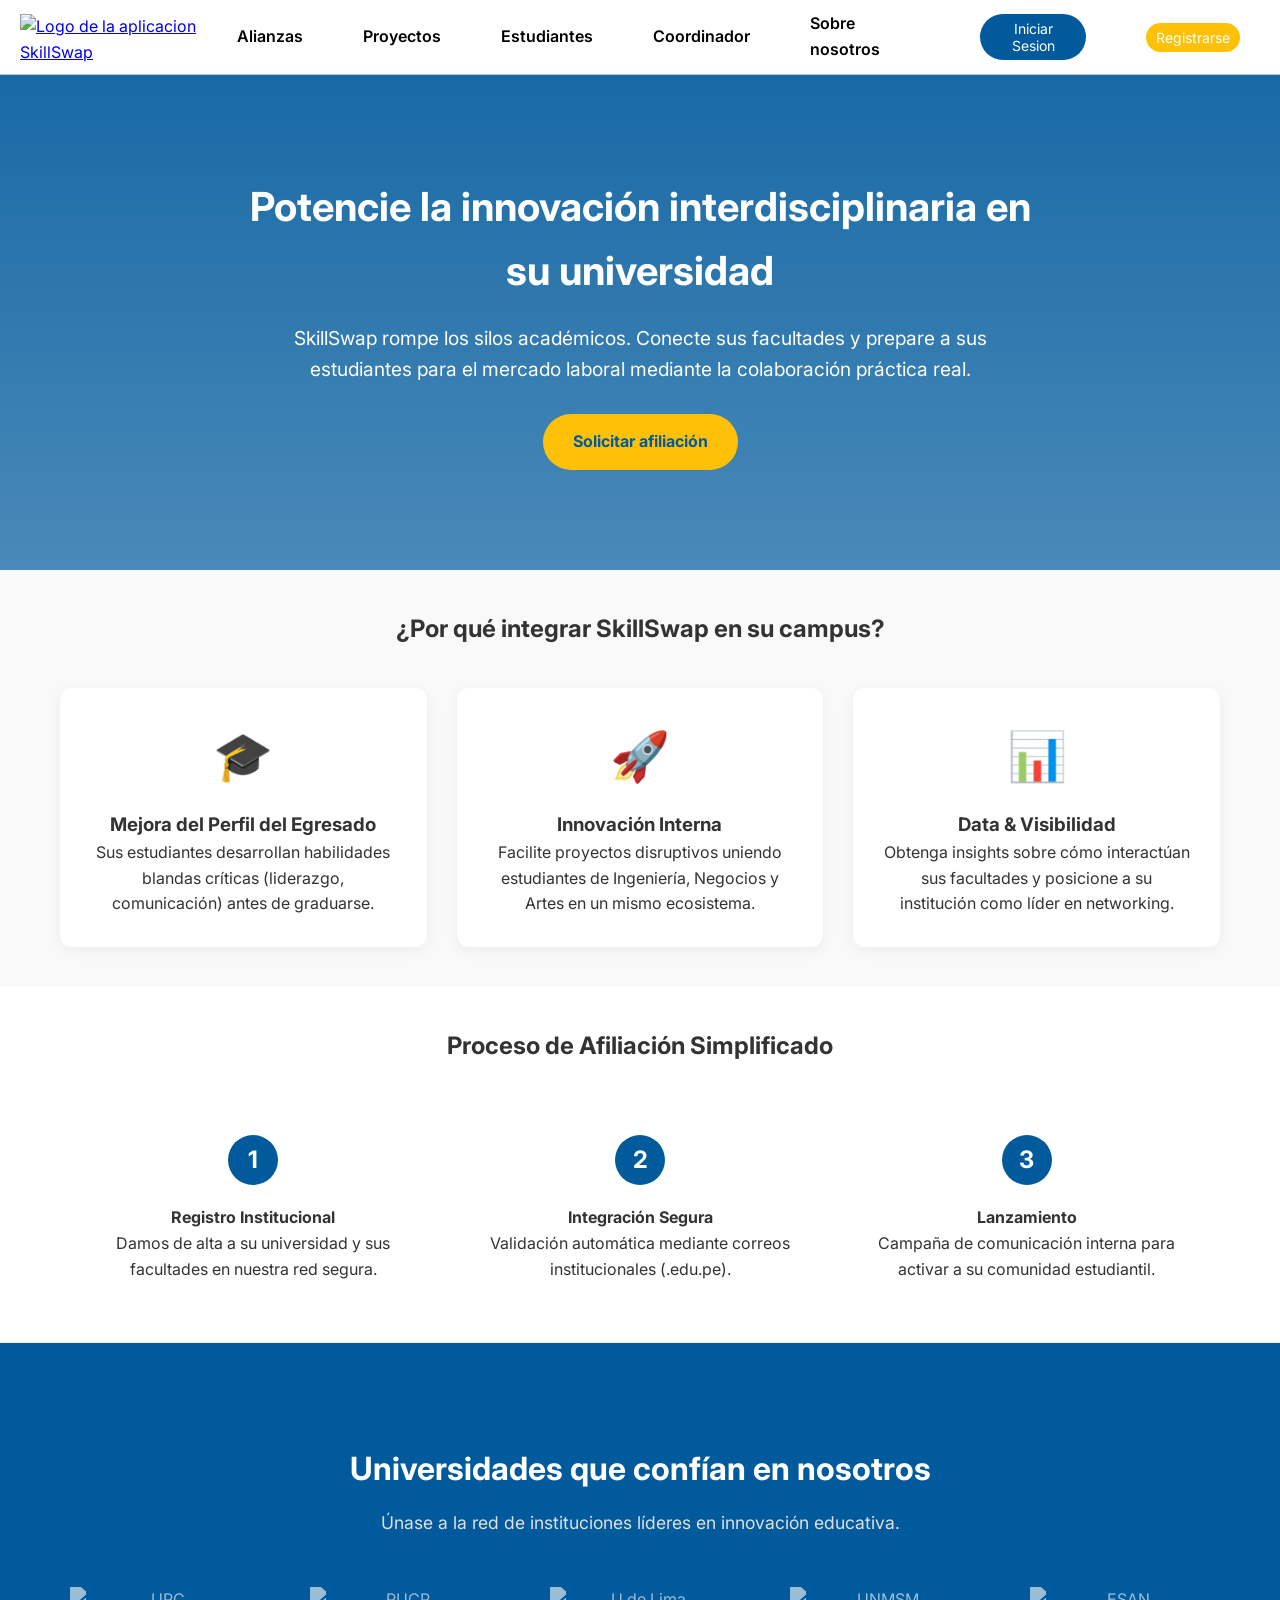
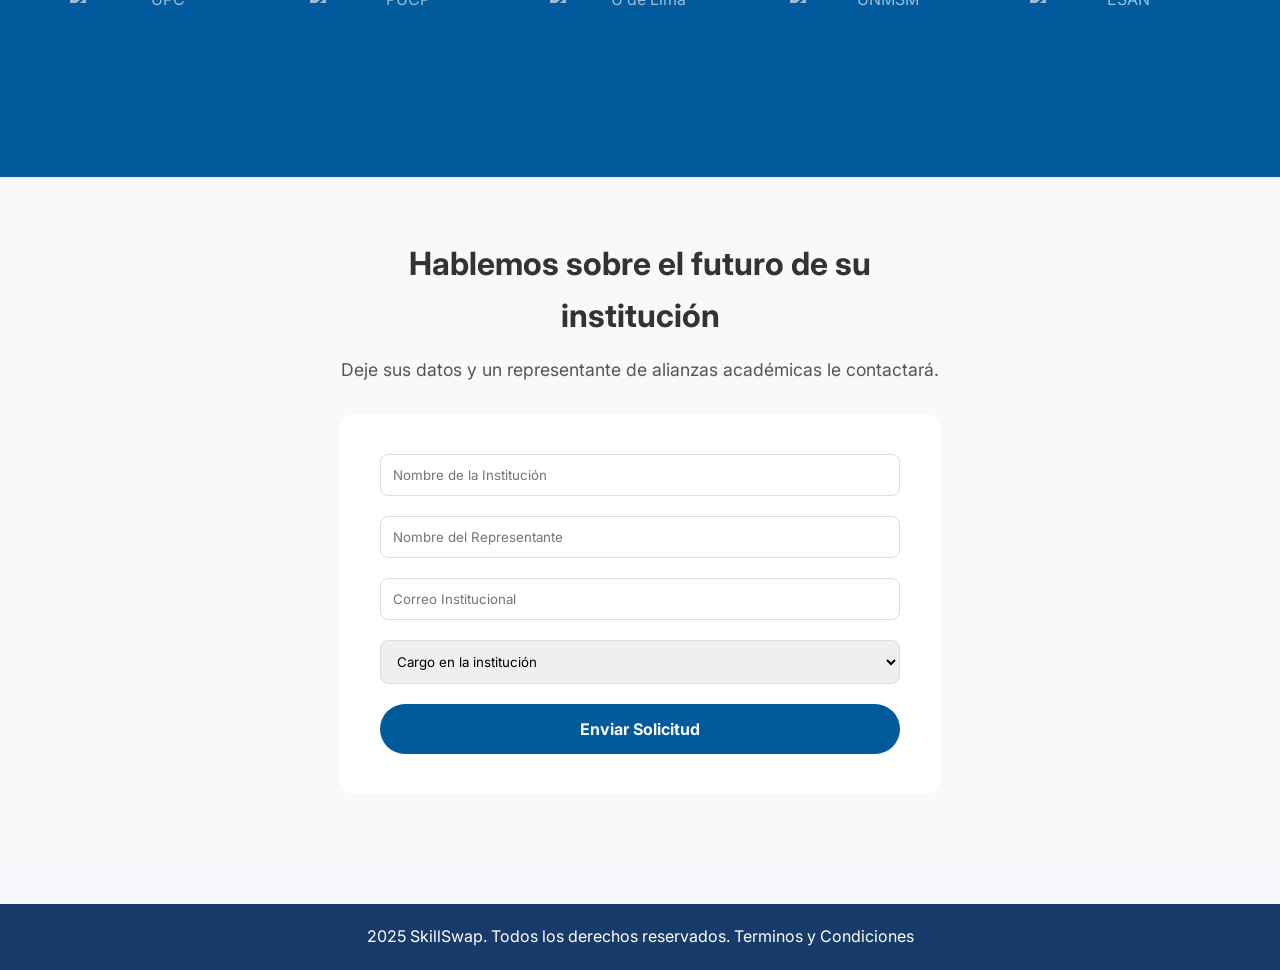
==== commit de789f29: "se arregla el footer" ====
--- a/public/sitios/alianzas.html
+++ b/public/sitios/alianzas.html
@@ -46,6 +46,7 @@
           </li>
         </ul>
       </div>
+      
     </nav>
 
     <header class="hero-alianzas">
@@ -147,9 +148,9 @@
 </section>
 
 <script src="../assets/scripts/alianzas.js"></script>
-    <footer>
+     <footer>
       <div class="seccion-footer">
-        <p>2025 SkillSwap. Todos los derechos reservados.</p>
+        <p>2025 SkillSwap. Todos los derechos reservados. <a href="../archivos/TerminosCondiciones.pdf" class="terminos-condiciones">Terminos y Condiciones</a> </p>
       </div>
     </footer>
 
--- a/public/assets/styles/styleSheet.css
+++ b/public/assets/styles/styleSheet.css
@@ -9,6 +9,8 @@
 
 :root
 {
+
+    
     /*Variables de color*/
     --background-color: #f7f9fc;
     --primary-color: #193b69;
@@ -47,6 +49,76 @@
 body {
     background-color: #f7f9fc; /* Un fondo gris muy claro */
     margin-top: 75px; /* Espacio para la barra de navegación fija */
+}
+  
+  
+.menu-hamburguesa {
+    display: none;
+    flex-direction: column;
+    gap: 6px;
+    cursor: pointer;
+}
+
+.menu-hamburguesa span {
+  width: 30px;
+  height: 3px;
+  background-color: #000;
+  transition: 0.3s;
+}
+
+
+
+/* --- RESPONSIVE --- */
+@media (max-width: 900px) {
+
+  /* mostrar hamburguesa */
+  .menu-hamburguesa {
+    display: flex;
+    flex-direction: column;
+    cursor: pointer;
+    gap: 5px;
+    padding: 10px;
+    z-index: 1100;
+  }
+
+  .menu-hamburguesa span {
+    width: 30px;
+    height: 3px;
+    background-color: #000;
+    transition: 0.3s;
+  }
+
+  /* Ocultar menú horizontal */
+  .menu-horizontal {
+    display: none;
+    position: absolute;
+    top: 75px;
+    left: 0;
+    width: 100%;
+    background: white;
+    border-bottom: 1px solid #ccc;
+    z-index: 999;
+  }
+
+  /* Mostrar menú cuando esté abierto */
+  .menu-horizontal.activo {
+    display: block;
+  }
+
+  /* UL se hace vertical */
+  .menu-horizontal-opciones {
+    flex-direction: column;
+    align-items: center;
+    gap: 15px;
+    padding: 20px 0;
+  }
+
+  /* Botones más grandes */
+  .btn-iniciarsesion,
+  .btn-registrase {
+    width: 70%;
+    text-align: center;
+  }
 }
 
 .pantalla 
@@ -2797,11 +2869,6 @@
     gap: 15px;
     width: 100%;
     margin-bottom: 20px;
-}
-
-.campo-busqueda-wrapper-coord {
-    position: relative;
-    flex-grow: 1;
 }
 
 .icono-lupa-coord {
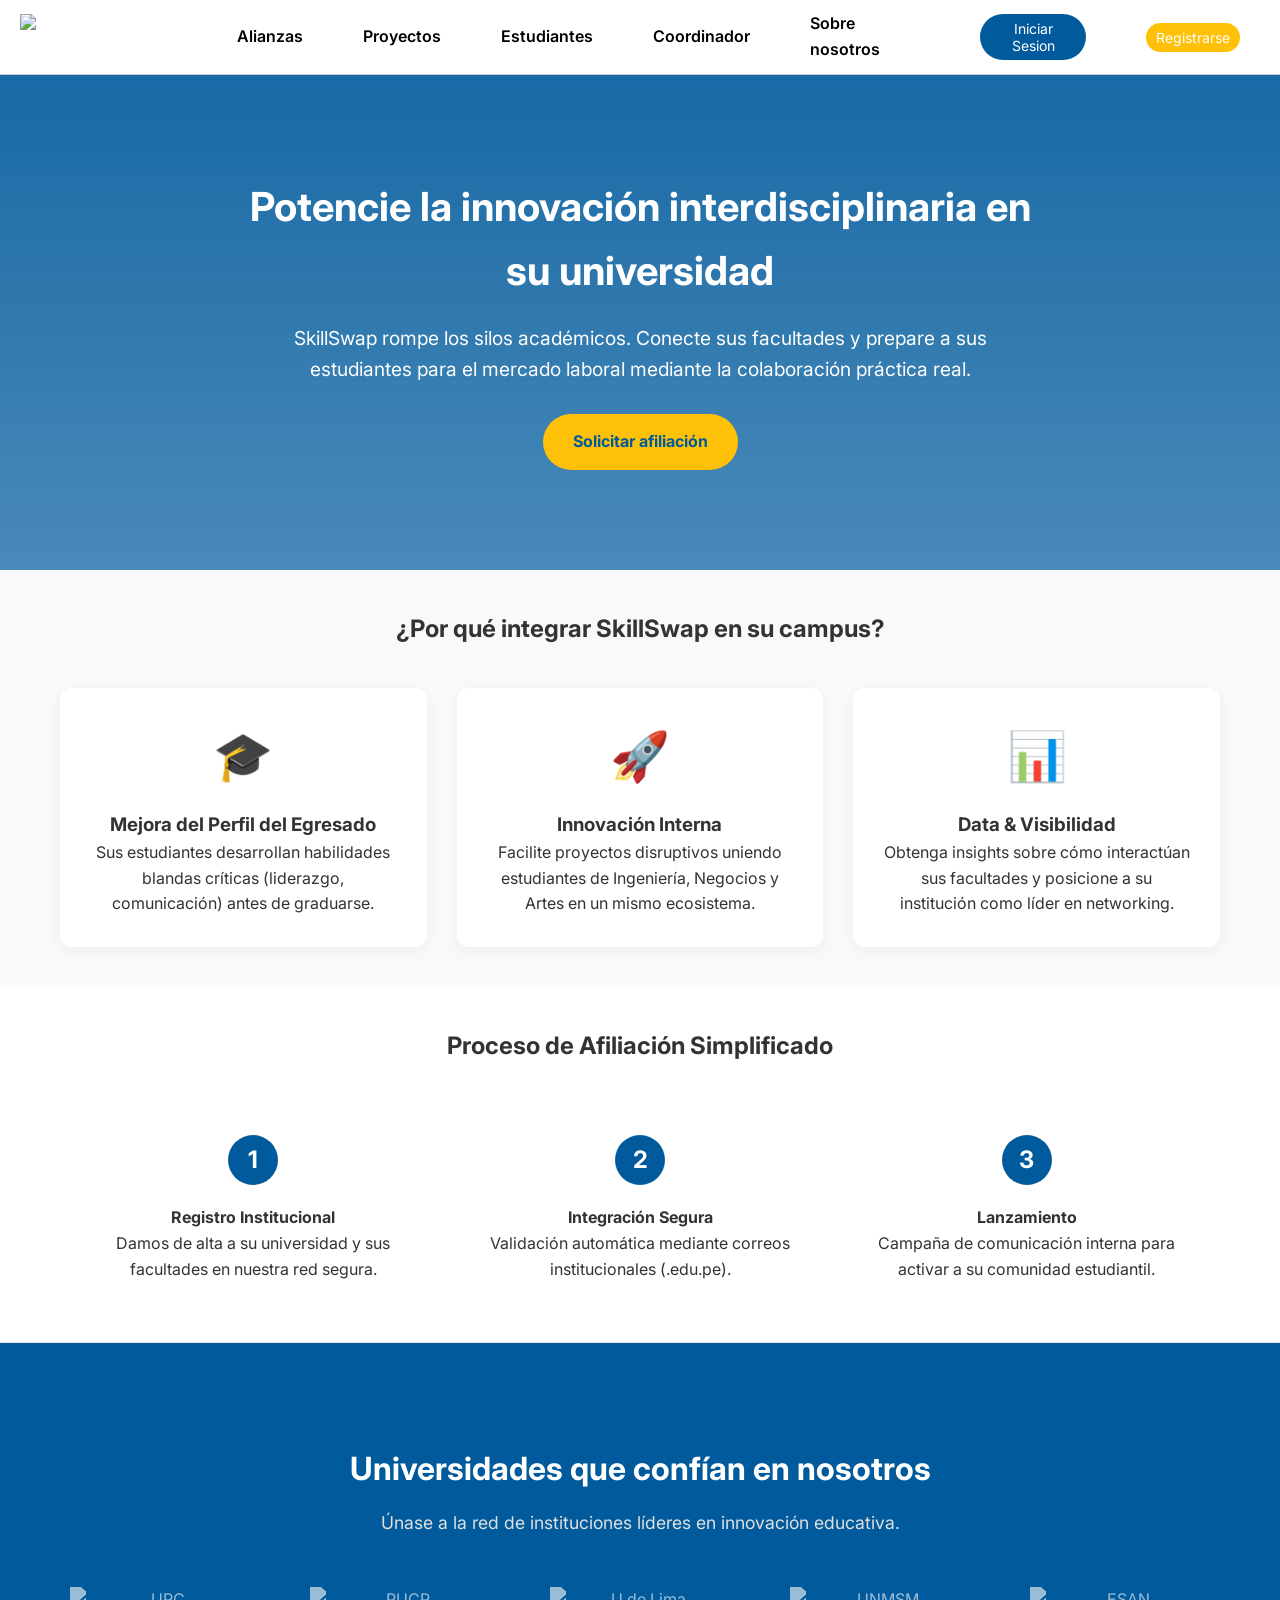
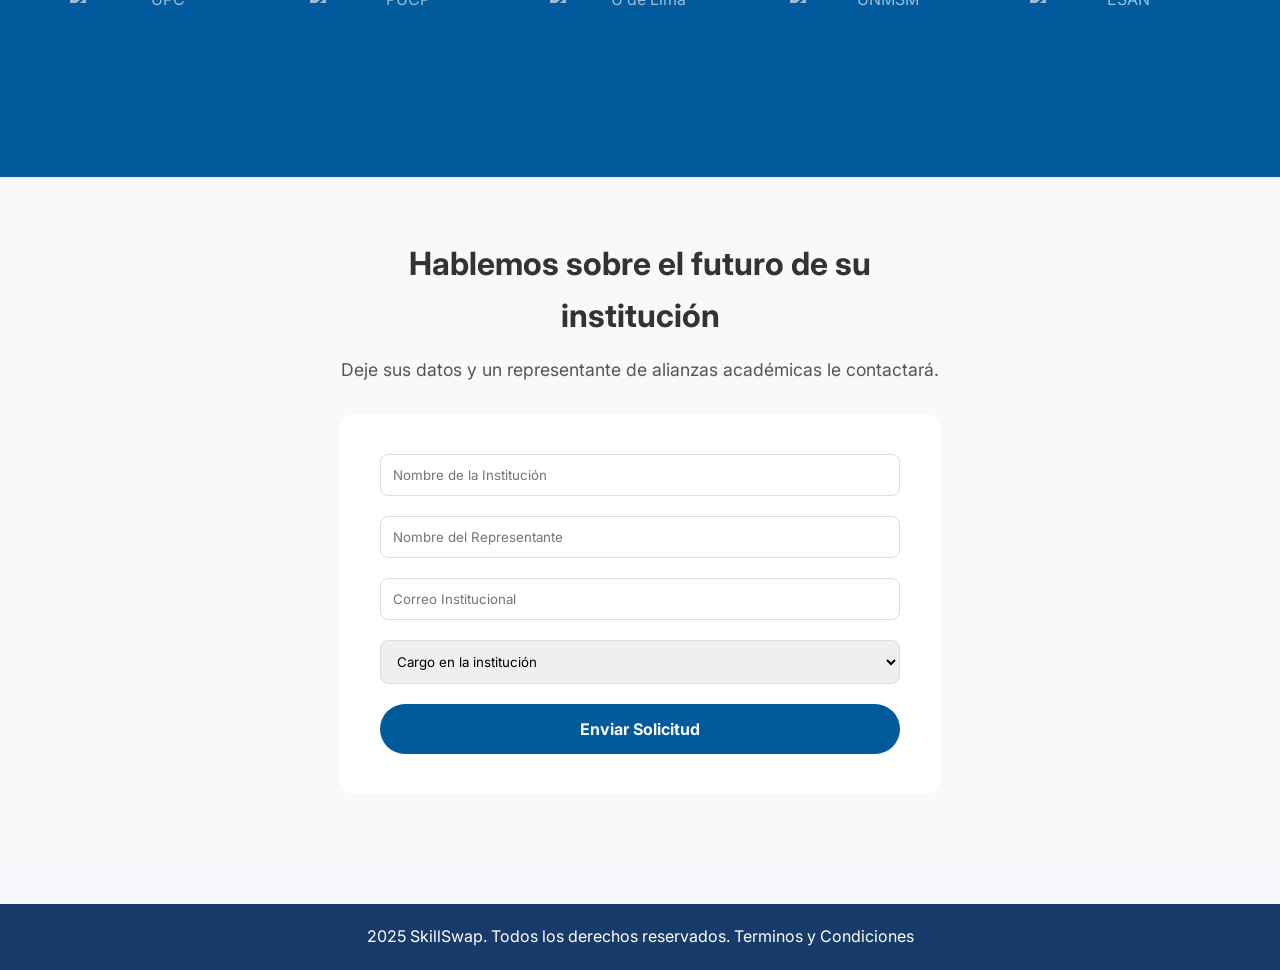
==== commit df81dc30: "se arregla un poco menu hamburguesa" ====
--- a/public/sitios/alianzas.html
+++ b/public/sitios/alianzas.html
@@ -3,8 +3,9 @@
   <head>
     <meta charset="UTF-8" />
     <meta name="viewport" content="width=device-width, initial-scale=1.0" />
+    <link rel="stylesheet" href="../assets/styles/styleSheet-index.css" />
     <link rel="stylesheet" href="../assets/styles/alianzas.css" />
-    <link rel="stylesheet" href="../assets/styles/styleSheet.css" />
+    <link rel="stylesheet" href="../assets/styles/styleSheet.css">
          <link rel="icon" href="../favicon.ico" type="image/x-icon" />
     <title>SkillSwap - Login</title>
   </head>
@@ -12,6 +13,11 @@
   <body>
 
     <nav class="barra-navegacion">
+          <div class="menu-hamburguesa" id="btn-menu">
+        <span></span>
+        <span></span>
+        <span></span>
+    </div>
       <div class="logo">
         <a href="../index.html">
           <img src="../assets/images/SkillSwap_logo.png" alt="Logo de la aplicacion SkillSwap" />
@@ -48,6 +54,7 @@
       </div>
       
     </nav>
+
 
     <header class="hero-alianzas">
     <div class="hero-content">
--- a/public/assets/styles/styleSheet-index.css
+++ b/public/assets/styles/styleSheet-index.css
@@ -0,0 +1,624 @@
+@import url("https://fonts.googleapis.com/css2?family=Inter:ital,opsz,wght@0,14..32,100..900;1,14..32,100..900&display=swap");
+
+* {
+  margin: 0;
+  padding: 0;
+  box-sizing: border-box; /* ayuda a que los tamaños sean más predecibles */
+  font-family: "Inter", sans-serif;
+}
+
+:root
+{
+    /*Variables de color*/
+    --background-color: #f7f9fc;
+    --primary-color: #193b69;
+    --secondary-color: #FFC107;
+    --border-color: #ccc;
+    --white-color: #ffffff;
+
+    /*Variables de color de texto*/
+    --button-text-color: #ffff;
+    --placeholder-text-color: #f4f4f4;
+    --text-color: #000000;
+
+    /*Variables de tamanio del nav y foot*/
+    --nav-bar-height: 75px;
+    --footer-height: 58px;
+
+    /*Variables de texto (Tamaño, Peso y Interlineado)*/
+    --h1-font-size: 32px;
+    --h1-font-weight: bold;
+
+    --h2-font-size: 24px;
+    --h2-font-weight: 600;
+
+    --h3-font-size: 20px;
+    --h3-font-weight: 600;
+
+    --base-font-size: 16px;
+    --base-font-weight: 400;
+
+    --label-font-size: 14px;
+    --label-font-weight: 500;
+
+    --line-height: 1.5;
+}
+
+body 
+{
+    background-color: var(--background-color); /* Un fondo gris muy claro */
+    margin-top: var(--nav-bar-height); /* Espacio para la barra de navegación fija */
+}
+
+.menu-hamburguesa {
+    display: none;
+    flex-direction: column;
+    gap: 6px;
+    cursor: pointer;
+}
+
+.menu-hamburguesa span {
+  width: 30px;
+  height: 3px;
+  background-color: #000;
+  transition: 0.3s;
+}
+
+
+.barra-navegacion
+{
+  display: flex;
+  background-color: var(--white-color);
+  margin: 0;
+  justify-content: space-between;
+  align-items: center;
+  padding: 0px 20px;
+  height: 75px;
+  width: 100%;
+  position: fixed;
+  border-bottom: 1px solid var(--background-color);
+  top: 0;
+  left: 0;
+  z-index: 1000;
+}
+
+.menu-horizontal-opciones 
+{
+  list-style: none;
+  text-decoration: none;
+  display: flex;
+  justify-content: space-around;
+  color: var(--text-color);
+  width: 100%;
+  padding: 0;
+  align-items: center;
+  gap: 20px;
+}
+
+.menu-horizontal-opciones li a {
+  list-style: none;
+  text-decoration: none;
+  display: block;
+  color: var(--text-color);
+  padding: 10px 20px;
+  font-weight: 600;
+  font-size: 16px;
+}
+.menu-horizontal-opciones li a:hover {
+  color: #193b69;
+}
+
+.btn-iniciarsesion {
+  border-radius: 50px;
+  padding: 6px 14px;
+  font-size: 14px;
+  background-color: #005a9c;
+  color: var(--button-text-color);
+  border: none;
+  cursor: pointer;
+}
+
+.btn-registrase 
+{
+  border-radius: 50px;
+  padding: 6px 10px;
+  font-size: 14px;
+  background-color: var(--secondary-color);
+  color: var(--button-text-color);
+  border: none;
+  cursor: pointer;
+}
+
+.menu-vertical-lp {
+  list-style: none;
+  padding: 0;
+  position: absolute;
+  display: none;
+  width: 150px;
+  background-color: rgba(0, 0, 0, 0.5);
+}
+
+.menu-horizontal-opciones li:hover .menu-vertical-lp 
+{
+  display: block;
+}
+
+.menu-horizontal-opciones li:hover .menu-vertical-lp-conts 
+{
+  display: block;
+}
+
+.menu-vertical-lp li a 
+{
+  padding: 15px 15px 15px 20px;
+  margin: 5px;
+  color: var(--white-color);
+}
+.menu-vertical-lp li a:hover {
+  color: var(--secondary-color);
+}
+
+.menu-vertical-lp-conts {
+  list-style: none;
+  padding: 0;
+  position: absolute;
+  display: none;
+  width: 150px;
+  background-color: rgba(0, 0, 0, 0.5);
+}
+
+.menu-vertical-lp-conts li a {
+  padding: 7px 15px 7px 7px;
+  margin: 5px;
+  color: var(--white-color);
+  display: flex;
+  gap: 7px;
+  align-items: center;
+  justify-content: left;
+}
+
+.menu-vertical-lp-conts li a:hover{
+  color: var(--secondary-color);
+}
+
+.conts-logos {
+  margin: 5px;
+  height: 30px;
+  max-height: 30px;
+}
+
+.logo {
+  padding-top: 5px;
+  align-items: center;
+}
+
+.logo img {
+  width: 100%;
+  max-width: 200px;
+}
+
+.seccion-llamado-accion {
+  padding-top: 75px;
+  background: linear-gradient(rgba(0, 0, 0, 0.4), rgba(0, 0, 0, 0.4)),
+    url(../images/imagen_banner.png);
+  background-size: cover;
+  height: 100vh;
+  display: flex;
+  flex-direction: column;
+  justify-content: center;
+  align-items: center;
+}
+
+.llamado-accion-texto 
+{
+  color: var(--white-color);
+  text-align: center;
+  font-size: 48px;
+  width: 80%;
+}
+
+.llamado-accion-boton {
+  margin: 30px auto 0px auto;
+  display: block;
+  font-family: inherit;
+  color: var(--button-text-color);
+  padding: 10px 20px;
+  border-radius: 999px;
+  font-size: 14px;
+  font-weight: 600;
+  background-color: var(--secondary-color);
+  border: 2px solid var(--secondary-color);
+  cursor: pointer;
+  text-decoration: none;
+}
+
+/* -----------Seccion 2 ------*/
+.seccion-nosotros {
+  margin: 50px;
+  height: 100%;
+  display: flex;
+  flex-direction: column;
+  align-items: center;
+}
+
+.division-general-nosotros {
+  display: flex;
+  flex-direction: column;
+  gap: 30px;
+  justify-content: center;
+}
+.division-contenido-row{
+  display: flex;
+  flex-direction: row; 
+  gap: 50px; 
+  justify-content: center;
+  width: 100%;
+}
+.division-nosotros-txt {
+    display: flex;
+    flex-direction: column;
+    justify-content: center;
+    align-items: center;
+    gap: 30px;
+}
+
+.elementos-nosotros-txt{
+    display: flex; 
+    flex-direction: row; 
+    align-items: center; 
+    gap: 30px;
+    max-width: 90%;
+}
+.llamado-accion-boton2{
+
+  font-family: inherit;
+  color: var(--button-text-color);
+  padding: 10px 20px;
+  border-radius: 999px;
+  font-size: 14px;
+  font-weight: 600;
+  background-color: var(--secondary-color);
+  border: 2px solid var(--secondary-color);
+  cursor: pointer;
+  display: block;
+  margin: 0 auto;
+}
+.ns-icono img {
+    /* Define un tamaño fijo para todos los iconos */
+    width: 50px; 
+    height: auto;
+}
+
+.division-nosotros-ima  
+{
+    display: flex;
+    width: 90%;
+    justify-content: center;
+    align-content: center;
+}
+.division-nosotros-ima img 
+{
+  width: 100%;
+}
+
+/* Seccion 3 */
+.seccion-socios
+{
+    margin: 50px;
+  display: flex;
+  flex-direction: column;
+  align-items: flex-start;
+}
+
+.socios-logos 
+{
+    padding: 30px 0px;
+    width: 100%;
+}
+
+.socios-logos-row
+{
+    display: flex;
+    flex-wrap: wrap;
+    justify-content: space-evenly;
+    gap: 10px;
+}
+
+.socio-logo{
+  width: 15%;
+  padding: 20px;
+  width: 200px;
+  height: 200px;
+  align-content: center;
+}
+.socio-logo img
+{
+    width: 100%; 
+    height: 100%;
+    object-fit: contain; /* Mantiene proporción sin deformarse */
+}
+
+.seccion-atp 
+{
+    margin: 50px;
+  display: flex;
+  flex-direction: column; 
+}
+
+.div-video-atp {
+  display: flex;
+  flex: 1;
+  align-items: center;
+  justify-content: center;
+  padding-top: 30px;
+  padding-bottom: 50px;
+}
+
+.div-video-atp video {
+  width: 100%; /* ancho de la pantalla */
+  max-width: 60rem; /* ancho máximo de 500px */
+  justify-content: center;
+}
+
+.contact-section {
+  font-family: Arial, sans-serif;
+  padding: 2rem;
+  background-color: #f4f4f4;
+}
+
+.contact-bar {
+  display: flex;
+  justify-content: space-between;
+  align-items: center;
+  background-color: var(--white-color);
+  border: 1px solid var(--border-color);
+  padding: 15px 25px;
+  max-width: 900px;
+  margin: 0 auto;
+}
+
+.contact-bar h3 {
+  margin: 0;
+  font-size: 1.25rem;
+  font-weight: 700;
+  color: #333;
+}
+
+.contact-button {
+  background-color: #d90000;
+  color: var(--white-color);
+  border: none;
+  padding: 12px 20px;
+  font-size: 1rem;
+  font-weight: bold;
+  cursor: pointer;
+  border-radius: 4px;
+  transition: background-color 0.3s ease;
+}
+
+.contact-button:hover 
+{
+  background-color: #b30000;
+}
+
+.dropdown-container 
+{
+  position: relative;
+  display: inline-block; 
+}
+
+.dropdown-menu {
+  display: none; 
+  position: absolute; 
+  right: auto;
+  top: 100%; 
+  background-color: #f1f1f1; 
+  min-width: 200px; 
+  border: 1px solid var(--border-color);
+  border-top: none; 
+  box-shadow: 0px 8px 16px 0px rgba(0,0,0,0.1); 
+  z-index: 1; 
+}
+
+.dropdown-menu a 
+{
+  color: #333; 
+  padding: 12px 16px; 
+  text-decoration: none; 
+  display: block; 
+  font-size: 1rem;
+}
+
+.dropdown-menu a:hover 
+{
+  background-color: #ddd;
+}
+
+.dropdown-container:hover .dropdown-menu 
+{
+  display: block;
+}
+
+.seccion-footer
+{
+  background-color: #193b69;
+  color: var(--white-color);
+  text-align: center;
+  padding: 20px;
+  margin-top: 50px;   
+}
+
+.seccion-footer p, a
+{
+  margin: 0 auto;
+    color: var(--white-color);
+    text-decoration: none;
+}
+
+.btn-iniciarsesion,
+.btn-registrase,
+.llamado-accion-boton,
+.llamado-accion-boton2,
+.contact-button {
+  /* Añadimos una transición suave para los efectos */
+  transition: transform 0.2s ease-in-out, filter 0.2s ease-in-out, box-shadow 0.2s ease-in-out;
+}
+
+.btn-iniciarsesion:hover,
+.btn-registrase:hover,
+.llamado-accion-boton:hover,
+.llamado-accion-boton2:hover,
+.contact-button:hover {
+  transform: scale(1.05); /* Zoom botón ligeramente */
+  filter: brightness(110%); /* el brillo */
+  box-shadow: 0 4px 12px rgba(0, 0, 0, 0.1); /* sombra sutil */
+}
+
+.elementos-nosotros-txt {
+  padding: 10px;
+  border-radius: 8px;
+  transition: transform 0.3s ease, box-shadow 0.3s ease;
+}
+
+.elementos-nosotros-txt:hover {
+  transform: translateY(-5px); /* Eleva tarjeta */
+  box-shadow: 0 8px 16px rgba(0, 0, 0, 0.1); /* Añade sombra */
+}
+
+.division-nosotros-ima img {
+  transition: transform 0.3s ease-out;
+  border-radius: 8px; /* Para que las esquinas se vean suaves al crecer */
+}
+
+.division-nosotros-ima img:hover {
+  transform: scale(1.03); /* Agranda la imagen un 3% */
+}
+
+.socio-logo:hover {
+  transform: translateY(-5px); /* Eleva tarjeta */
+  box-shadow: 0 8px 16px rgba(0, 0, 0, 0.1); /* Añade sombra */
+  cursor: pointer;
+}
+
+.div-video-atp video {
+  transition: box-shadow 0.3s ease;
+  border-radius: 8px; /* sombra */
+}
+
+.div-video-atp video:hover {
+  box-shadow: 0 10px 25px rgba(0, 0, 0, 0.15); /* Sombra */
+}
+
+/* Tablets y pantallas medianas */
+@media screen and (max-width: 1024px) 
+{
+    .division-contenido-row 
+    {
+        flex-direction: column-reverse;
+        gap: 30px;
+        align-items: center;
+
+    }
+
+    .elementos-nosotros-txt
+    {
+        width: 65%;
+    }
+
+    .division-nosotros-ima img {
+        width: 80%;
+        max-width: 600px;
+    }
+
+    .llamado-accion-texto {
+        font-size: 36px;
+        width: 90%;
+    }
+
+    .seccion-nosotros {
+        margin: 30px;
+    }
+
+    .barra-navegacion {
+        padding: 0 10px;
+    }
+}
+
+/* Móviles (smartphones) */
+@media screen and (max-width: 768px) {
+    
+    /* 1. EL CONTENEDOR DEL MENÚ (EL CUADRO BLANCO) */
+    .menu-horizontal-opciones {
+        display: flex;
+        flex-direction: column; 
+        
+        /* CAMBIO CLAVE 1: Alinear a la izquierda */
+        align-items: flex-start; 
+        
+        gap: 20px;
+        padding: 30px 25px; /* Espacio interno */
+        background-color: #ffffff;
+        
+        position: fixed; /* Fixed es mejor para menús laterales */
+        top: 75px; /* Altura de tu navbar para que no la tape */
+        
+        /* CAMBIO CLAVE 2: Ancho reducido (ya no 100%) */
+        width: 260px; 
+        height: calc(100vh - 75px); /* Que ocupe todo el alto disponible */
+        
+        /* Estado inicial: Oculto a la izquierda */
+        left: -100%; 
+        
+        transition: left 0.3s ease;
+        z-index: 1000;
+        
+        /* Sombra suave solo al lado derecho para dar profundidad */
+        box-shadow: 5px 0 15px rgba(0,0,0,0.1);
+        border-right: 1px solid #eee;
+    }
+
+    /* ESTADO ACTIVO: Esto hace que aparezca */
+    .menu-horizontal.activo .menu-horizontal-opciones {
+        left: 0;
+    }
+
+    /* 2. AJUSTES DE LOS ENLACES (TEXTO) */
+    .menu-horizontal-opciones li {
+        width: 100%; /* Para que el área de click sea ancha */
+    }
+    
+    .menu-horizontal-opciones li a {
+        display: block;
+        width: 100%;
+        text-align: left; /* Asegurar texto a la izquierda */
+        padding: 10px 0;
+        border-bottom: 1px solid #f0f0f0; /* Línea separadora sutil opcional */
+    }
+
+    /* 3. BOTONES (Iniciar sesión / Registrarse) */
+    .btn-iniciarsesion,
+    .btn-registrase {
+        width: 100%;
+        text-align: center;
+        margin-top: 5px;
+        /* Quitamos margin-left/right auto para que respeten el flex-start */
+    }
+
+    /* 4. HAMBURGUESA (Se mantiene igual) */
+    .menu-hamburguesa {
+        display: flex;
+        flex-direction: column;
+        cursor: pointer;
+        gap: 5px;
+        padding: 10px;
+        z-index: 1100;
+    }
+
+    .menu-hamburguesa span {
+        width: 30px;
+        height: 3px;
+        background-color: #000;
+        transition: 0.3s;
+    }
+
+}
--- a/public/assets/styles/alianzas.css
+++ b/public/assets/styles/alianzas.css
@@ -4,6 +4,20 @@
     color: #333;
     line-height: 1.6;
 }
+.menu-hamburguesa {
+    display: none;
+    flex-direction: column;
+    gap: 6px;
+    cursor: pointer;
+}
+
+.menu-hamburguesa span {
+  width: 30px;
+  height: 3px;
+  background-color: #000;
+  transition: 0.3s;
+}
+
 
 .container {
     max-width: 1200px;
@@ -357,4 +371,82 @@
         padding-left: 20px;
         display: block; /* Mostrar siempre en menú móvil desplegado */
     }
+}
+
+@media screen and (max-width: 768px) {
+    
+    /* 1. EL CONTENEDOR DEL MENÚ (EL CUADRO BLANCO) */
+    .menu-horizontal-opciones {
+        display: flex;
+        flex-direction: column; 
+        
+        /* CAMBIO CLAVE 1: Alinear a la izquierda */
+        align-items: flex-start; 
+        
+        gap: 20px;
+        padding: 30px 25px; /* Espacio interno */
+        background-color: #ffffff;
+        
+        position: fixed; /* Fixed es mejor para menús laterales */
+        top: 75px; /* Altura de tu navbar para que no la tape */
+        
+        /* CAMBIO CLAVE 2: Ancho reducido (ya no 100%) */
+        width: 260px; 
+        height: calc(100vh - 75px); /* Que ocupe todo el alto disponible */
+        
+        /* Estado inicial: Oculto a la izquierda */
+        left: -100%; 
+        
+        transition: left 0.3s ease;
+        z-index: 1000;
+        
+        /* Sombra suave solo al lado derecho para dar profundidad */
+        box-shadow: 5px 0 15px rgba(0,0,0,0.1);
+        border-right: 1px solid #eee;
+    }
+
+    /* ESTADO ACTIVO: Esto hace que aparezca */
+    .menu-horizontal.activo .menu-horizontal-opciones {
+        left: 0;
+    }
+
+    /* 2. AJUSTES DE LOS ENLACES (TEXTO) */
+    .menu-horizontal-opciones li {
+        width: 100%; /* Para que el área de click sea ancha */
+    }
+    
+    .menu-horizontal-opciones li a {
+        display: block;
+        width: 100%;
+        text-align: left; /* Asegurar texto a la izquierda */
+        padding: 10px 0;
+        border-bottom: 1px solid #f0f0f0; /* Línea separadora sutil opcional */
+    }
+
+    /* 3. BOTONES (Iniciar sesión / Registrarse) */
+    .btn-iniciarsesion,
+    .btn-registrase {
+        width: 100%;
+        text-align: center;
+        margin-top: 5px;
+        /* Quitamos margin-left/right auto para que respeten el flex-start */
+    }
+
+    /* 4. HAMBURGUESA (Se mantiene igual) */
+    .menu-hamburguesa {
+        display: flex;
+        flex-direction: column;
+        cursor: pointer;
+        gap: 5px;
+        padding: 10px;
+        z-index: 1100;
+    }
+
+    .menu-hamburguesa span {
+        width: 30px;
+        height: 3px;
+        background-color: #000;
+        transition: 0.3s;
+    }
+
 }
--- a/public/assets/styles/styleSheet.css
+++ b/public/assets/styles/styleSheet.css
@@ -50,6 +50,14 @@
     background-color: #f7f9fc; /* Un fondo gris muy claro */
     margin-top: 75px; /* Espacio para la barra de navegación fija */
 }
+
+.dropdown-content {
+    display: none;
+}
+
+.dropdown-content.activo {
+    display: block;
+}
   
   
 .menu-hamburguesa {
@@ -64,61 +72,6 @@
   height: 3px;
   background-color: #000;
   transition: 0.3s;
-}
-
-
-
-/* --- RESPONSIVE --- */
-@media (max-width: 900px) {
-
-  /* mostrar hamburguesa */
-  .menu-hamburguesa {
-    display: flex;
-    flex-direction: column;
-    cursor: pointer;
-    gap: 5px;
-    padding: 10px;
-    z-index: 1100;
-  }
-
-  .menu-hamburguesa span {
-    width: 30px;
-    height: 3px;
-    background-color: #000;
-    transition: 0.3s;
-  }
-
-  /* Ocultar menú horizontal */
-  .menu-horizontal {
-    display: none;
-    position: absolute;
-    top: 75px;
-    left: 0;
-    width: 100%;
-    background: white;
-    border-bottom: 1px solid #ccc;
-    z-index: 999;
-  }
-
-  /* Mostrar menú cuando esté abierto */
-  .menu-horizontal.activo {
-    display: block;
-  }
-
-  /* UL se hace vertical */
-  .menu-horizontal-opciones {
-    flex-direction: column;
-    align-items: center;
-    gap: 15px;
-    padding: 20px 0;
-  }
-
-  /* Botones más grandes */
-  .btn-iniciarsesion,
-  .btn-registrase {
-    width: 70%;
-    text-align: center;
-  }
 }
 
 .pantalla 
@@ -277,7 +230,8 @@
 }
 
 .llamado-accion-boton {
-  margin: 30px 0px;
+  margin: 30px auto 0px auto;
+  display: block;
   font-family: inherit;
   color: #ffffff;
   padding: 10px 20px;
@@ -287,6 +241,7 @@
   background-color: #ffc107;
   border: 2px solid #ffc107;
   cursor: pointer;
+  text-decoration: none;
 }
 
 /* -----------Seccion 2 ------*/
@@ -301,7 +256,7 @@
 .division-general-nosotros {
   display: flex;
   flex-direction: column;
-  gap: 50px;
+  gap: 30px;
   justify-content: center;
 }
 .division-contenido-row{
@@ -312,20 +267,22 @@
   width: 100%;
 }
 .division-nosotros-txt {
-  justify-content: center;
+    display: flex;
+    flex-direction: column;
+    justify-content: center;
+    align-items: center;
+    gap: 30px;
 }
 
 .elementos-nosotros-txt{
-   display: flex; 
+    display: flex; 
     flex-direction: row; 
     align-items: center; 
-    margin-bottom: 30px; 
-    gap: 15px;
-    width: 100%;
-    margin-bottom: 90px;
+    gap: 30px;
+    max-width: 90%;
 }
 .llamado-accion-boton2{
-   margin: 30px 0px;
+
   font-family: inherit;
   color: #ffffff;
   padding: 10px 20px;
@@ -336,7 +293,7 @@
   border: 2px solid #ffc107;
   cursor: pointer;
   display: block;
-  margin: 30px auto 0 auto; 
+  margin: 0 auto;
 }
 .ns-icono img {
     /* Define un tamaño fijo para todos los iconos */
@@ -344,31 +301,220 @@
     height: auto;
 }
 
-.division-nosotros-ima img {
-  width: 1000px;
+.division-nosotros-ima  
+{
+    display: flex;
+    width: 90%;
+    justify-content: center;
+    align-content: center;
+}
+.division-nosotros-ima img 
+{
+  width: 100%;
 }
 
 /* Seccion 3 */
 .seccion-socios{
+      margin: 50px;
   display: flex;
   flex-direction: column;
   align-items: flex-start;
-  padding: 0 50px;
-}
-
-.socios-logos {
-  padding-top: 20px;
-  padding-bottom: 50px;
-}
-
-.socios-logos img{
-  width: auto;
-  height: auto;
+}
+
+.socios-logos 
+{
+    padding: 30px 0px;
+    width: 100%;
+}
+
+.socios-logos-row
+{
+    display: flex;
+    flex-wrap: wrap;
+    justify-content: space-evenly;
+    gap: 10px;
+}
+
+.socio-logo{
+  width: 15%;
+  padding: 20px;
+  width: 200px;
+  height: 200px;
+  align-content: center;
+align-content: center;
+
   
+}
+.socio-logo img
+{
+  width: 100%; 
+  height: 100%;
+    object-fit: contain; /* Mantiene proporción sin deformarse */
+}
+
+/* Tablets y pantallas medianas */
+@media screen and (max-width: 1024px) 
+{
+    .division-contenido-row 
+    {
+        flex-direction: column-reverse;
+        gap: 30px;
+        align-items: center;
+
+    }
+
+    .elementos-nosotros-txt
+    {
+        width: 65%;
+    }
+
+    .division-nosotros-ima img {
+        width: 80%;
+        max-width: 600px;
+    }
+
+    .llamado-accion-texto {
+        font-size: 36px;
+        width: 90%;
+    }
+
+    .seccion-nosotros {
+        margin: 30px;
+    }
+
+    .barra-navegacion {
+        padding: 0 10px;
+    }
+}
+
+/* Móviles (smartphones) */
+@media screen and (max-width: 768px) 
+{
+    .dropdown-content {
+        display: none;
+        flex-direction: column;
+        position: absolute;
+        top: 100%;
+        left: 0;
+        background: white;
+        border-radius: 8px;
+        padding: 10px 0;
+        min-width: 180px;
+        box-shadow: 0 4px 8px rgba(0,0,0,0.1);
+        z-index: 2000;
+    }
+    .dropdown-content a {
+        padding: 10px 15px;
+        display: block;
+        text-decoration: none;
+        color: black;
+        white-space: nowrap; /* evita que el texto se parta */
+    }
+
+
+    .dropdown-content.activo {
+        display: block !important;
+    }
+    
+    .menu-horizontal-opciones 
+    {
+        display: flex;
+        flex-direction: column; 
+        align-items: center;            
+        gap: 20px;                
+        padding: 30px 0;               
+        background-color: #ffffff;
+        position: absolute;   
+        top: 0;     
+        left: -100%;         
+        width: 100%;
+        height: auto;       
+        transition: left 0.3s ease; 
+        z-index: 1000;
+        box-shadow: 0px 5px 10px rgba(0,0,0,0.1);
+    }
+
+    .llamado-accion-texto {
+        font-size: 28px;
+    }
+
+    .division-nosotros-ima img {
+        width: 90%;
+        max-width: 400px;
+    }
+
+    .seccion-nosotros {
+        margin: 20px;
+    }
+
+    .elementos-nosotros-txt
+    {
+        width: 90%;
+    }
+
+    .llamado-accion-boton,
+    .llamado-accion-boton2 {
+        width: 80%;
+        font-size: 16px;
+        padding: 12px 20px;
+    }
+
+     /* mostrar hamburguesa */
+  .menu-hamburguesa {
+    display: flex;
+    flex-direction: column;
+    cursor: pointer;
+    gap: 5px;
+    padding: 10px;
+    z-index: 1100;
+  }
+
+  .menu-hamburguesa span {
+    width: 30px;
+    height: 3px;
+    background-color: #000;
+    transition: 0.3s;
+  }
+
+  /* Ocultar menú horizontal */
+  .menu-horizontal {
+    display: none;
+    position: absolute;
+    top: 75px;
+    left: 0;
+    width: 100%;
+    background: white;
+    border-bottom: 1px solid #ccc;
+    z-index: 999;
+  }
+
+  /* Mostrar menú cuando esté abierto */
+  .menu-horizontal.activo {
+    display: block;
+  }
+
+  /* UL se hace vertical */
+  /*.menu-horizontal-opciones {
+    flex-direction: column;
+    align-items: center;
+    gap: 15px;
+    padding: 20px 0;
+  }*/
+
+  /* Botones más grandes */
+  .btn-iniciarsesion,
+  .btn-registrase {
+    width: 100%;
+    text-align: center;
+  }
+.menu-horizontal.activo .menu-horizontal-opciones {
+        left: 0;
+    }
 }
 
 .seccion-registro-cuenta, .seccion-inicio-sesion
 {
+    margin: 50px;
     display: flex;
     flex-direction: column;
     align-items: center; 
@@ -424,15 +570,18 @@
   background-color: #193b69;
   color: white;
   text-align: center;
-  padding: 20px 0;
+  padding: 20px;
   margin-top: 50px;   
 }
 
+.seccion-footer p {
+  margin: 0 auto;
+}
 /* seccion about the product */
 .seccion-atp {
+      margin: 50px;
   display: flex;
-  flex-direction: column;
-  padding: 0 50px;   
+  flex-direction: column; 
 }
 
 .div-video-atp {
@@ -1519,6 +1668,10 @@
     text-align: center;
 }
 
+.subtitulo-seccion {
+    padding-bottom: 20px;
+}
+
 .subtitulo-sesiones {
     font-family: "Inter", sans-serif;
     font-size: 30px;
@@ -3192,6 +3345,7 @@
     align-items: center;
     border-bottom: 1px solid #f0f0f0;
     padding-bottom: 10px;
+    gap: 10px;
 }
 
 .tarjeta-sesion-header h3 {
@@ -3740,12 +3894,12 @@
   display: block;
 }
 
-.botones {
+/*.botones {
   display: flex;
   flex-wrap: wrap;
   gap: 10px;
 }
-
+*/
 .boton-toggle {
   padding: 8px 16px;
   border: none;
@@ -3761,23 +3915,6 @@
   background-color: #2196F3;
 }
 
-.temas-dominio ul,
-.habilidades ul {
-  list-style: none;
-  padding-left: 0;
-  display: flex;
-  flex-wrap: wrap;
-  gap: 10px;
-  margin:8px;
-}
-
-.temas-dominio li,
-.habilidades li {
-  background-color: #e0e0e0;
-  padding: 6px 12px;
-  border-radius: 20px;
-  font-size: 14px;
-}
 
 .agregar {
   background-color: #d1ffd1;
@@ -3946,17 +4083,6 @@
   gap: 20px;
 }
 
-.grupo-botones label {
-  font-weight: bold;
-  margin-bottom: 8px;
-  display: block;
-}
-
-.botones {
-  display: flex;
-  flex-wrap: wrap;
-  gap: 10px;
-}
 
 .boton-toggle {
   padding: 8px 16px;
@@ -3973,23 +4099,7 @@
   background-color: #2196F3;
 }
 
-.temas-dominio ul,
-.habilidades ul {
-  list-style: none;
-  padding-left: 0;
-  display: flex;
-  flex-wrap: wrap;
-  gap: 10px;
-  margin:8px;
-}
-
-.temas-dominio li,
-.habilidades li {
-  background-color: #e0e0e0;
-  padding: 6px 12px;
-  border-radius: 20px;
-  font-size: 14px;
-}
+
 
 .agregar {
   background-color: #d1ffd1;
@@ -4571,7 +4681,6 @@
 
 /*NUEVOS ESTILOS RECIENTES*/
 
-
 .btn-iniciarsesion,
 .btn-registrase,
 .btn-guardar-dominio,
@@ -4615,14 +4724,10 @@
   transform: scale(1.03); /* Agranda la imagen un 3% */
 }
 
-.socios-logos img {
-  transition: transform 0.3s ease, opacity 0.3s ease;
+.socio-logo:hover {
+  transform: translateY(-5px); /* Eleva tarjeta */
+  box-shadow: 0 8px 16px rgba(0, 0, 0, 0.1); /* Añade sombra */
   cursor: pointer;
-}
-
-.socios-logos img:hover {
-  transform: scale(1.1); /* Agranda el logo  */
-  opacity: 0.7; /* efecto de "iluminado" */
 }
 
 .div-video-atp video {
@@ -4635,8 +4740,6 @@
 }
 
 /*ACA SECCIONES PARA NOSOTROS*/
-
-
 
 .sobre-nosotros-texto-bloque {
   transition: transform 0.3s ease, box-shadow 0.3s ease;
@@ -4789,9 +4892,9 @@
     color: #212529;
 }
 
-.tag-sesion.pendiente {
-    background-color: var(--secondary-color); /* #ffc107 */
-}
+/* .tag-sesion.pendiente {
+    background-color: var(--secondary-color);
+} */
 
 .tag-sesion.confirmada {
     background-color: #28a745; 
@@ -5115,7 +5218,6 @@
 body.dark-mode .tag-busqueda,
 body.dark-mode .tag-tutor,
 body.dark-mode .perfil-tag,
-body.dark-mode .tag-sesion.pendiente,
 body.dark-mode .boton-cambiar-foto,
 body.dark-mode .boton-cambiar-foto-dominio,
 body.dark-mode .dominio-tag {
@@ -5181,6 +5283,7 @@
 /* Ajustes Sidebar */
 body.dark-mode .ajustes-sidebar,
 body.dark-mode .descripcion,
+body.dark-mode .tarjeta-reseña,
 body.dark-mode .ajustes-sidebar-chat {
     background-color: #1e1e1e;
 }
@@ -5200,6 +5303,7 @@
 }
  body.dark-mode .ajustes-link:hover,
  body.dark-mode .tarjeta-tutor,
+ body.dark-mode .tarjeta-perfil-tutor,
  body.dark-mode .columna-historial-sesiones,
  body.dark-mode .tarjeta-sesion,
  body.dark-mode .ajustes-link-chat:hover {
@@ -5284,6 +5388,7 @@
     box-shadow: 0 4px 20px rgba(0,0,0,0.05);
     overflow: hidden;
     margin-top: 20px;
+    gap: 25px;
 }
 
 /* Sidebar (Menú lateral) */
@@ -5433,12 +5538,23 @@
 body.theme-pink .boton-chat-guardar,
 body.theme-pink .btn-guardar-dominio,
 body.theme-pink .btn-guardar-habilidad,
+body.theme-pink .dash-est-boton-calendario,
+body.theme-pink .dash-est-boton-ver-tutores,
 body.theme-pink .btn-add-reply,
+body.theme-pink .boton-filtros,
+body.theme-pink .boton-buscar-principal,
+body.theme-pink .btn-solicitar,
+body.theme-pink .boton-ver-todas,
+body.theme-pink .boton-ver-detalles,
+body.theme-pink .boton-solicitar-tutoria,
+body.theme-pink .btn-control-llamada.activo,
+body.theme-pink .btn-control-llamada.compartir,
 body.theme-pink .boton-toggle.activo,
 body.theme-pink .ajustes-link.activo {
     background-color: #e83e8c !important;
 }
-body.theme-pink .ajustes-link.activo {
+body.theme-pink .ajustes-link.activo,
+body.theme-pink .ajustes-link-chat.activo {
     color: #e83e8c !important;
     background-color: #fce4ec !important; /* Fondo suave pink */
 }
@@ -5447,17 +5563,28 @@
     --primary-color: #17a2b8;
     --secondary-color: #d1ecf1;
 }
-body.theme-pink .btn-iniciarsesion, 
-body.theme-pink .dash-est-boton-detalle,
-body.theme-pink .boton-chat-guardar,
-body.theme-pink .btn-guardar-dominio,
-body.theme-pink .btn-guardar-habilidad,
-body.theme-pink .btn-add-reply,
-body.theme-pink .boton-toggle.activo,
-body.theme-pink .ajustes-link.activo {
+body.theme-lightblue .btn-iniciarsesion, 
+body.theme-lightblue .dash-est-boton-detalle,
+body.theme-lightblue .boton-chat-guardar,
+body.theme-lightblue .btn-guardar-dominio,
+body.theme-lightblue .btn-guardar-habilidad,
+body.theme-lightblue .dash-est-boton-calendario,
+body.theme-lightblue .dash-est-boton-ver-tutores,
+body.theme-lightblue .btn-add-reply,
+body.theme-lightblue .boton-filtros,
+body.theme-lightblue .boton-buscar-principal,
+body.theme-lightblue .btn-solicitar,
+body.theme-lightblue .boton-ver-todas,
+body.theme-lightblue .boton-ver-detalles,
+body.theme-lightblue .boton-solicitar-tutoria,
+body.theme-lightblue .btn-control-llamada.activo,
+body.theme-lightblue .btn-control-llamada.compartir,
+body.theme-lightblue .boton-toggle.activo,
+body.theme-lightblue .ajustes-link.activo {
     background-color: #17a2b8 !important;
 }
-body.theme-lightblue .ajustes-link.activo {
+body.theme-lightblue .ajustes-link.activo,
+body.theme-lightblue .ajustes-link-chat.activo {
     color: #17a2b8 !important;
     background-color: #e0f7fa !important;
 }
@@ -5466,17 +5593,28 @@
     --primary-color: #fd7e14;
     --secondary-color: #ffeeba;
 }
-body.theme-pink .btn-iniciarsesion, 
-body.theme-pink .dash-est-boton-detalle,
-body.theme-pink .boton-chat-guardar,
-body.theme-pink .btn-guardar-dominio,
-body.theme-pink .btn-guardar-habilida,
-body.theme-pink .btn-add-reply,
-body.theme-pink .boton-toggle.activo,
-body.theme-pink .ajustes-link.activo {
+body.theme-orange .btn-iniciarsesion, 
+body.theme-orange .dash-est-boton-detalle,
+body.theme-orange .boton-chat-guardar,
+body.theme-orange .btn-guardar-dominio,
+body.theme-orange .btn-guardar-habilida,
+body.theme-orange .dash-est-boton-calendario,
+body.theme-orange .dash-est-boton-ver-tutores,
+body.theme-orange .btn-add-reply,
+body.theme-orange .boton-filtros,
+body.theme-orange .boton-buscar-principal,
+body.theme-orange .btn-solicitar,
+body.theme-orange .boton-ver-todas,
+body.theme-orange .boton-ver-detalles,
+body.theme-orange .boton-solicitar-tutoria,
+body.theme-orange .btn-control-llamada.activo,
+body.theme-orange .btn-control-llamada.compartir,
+body.theme-orange .boton-toggle.activo,
+body.theme-orange .ajustes-link.activo {
     background-color: #fd7e14 !important;
 }
-body.theme-orange .ajustes-link.activo {
+body.theme-orange .ajustes-link.activo,
+body.theme-orange .ajustes-link-chat.activo {
     color: #fd7e14 !important;
     background-color: #fff3e0 !important;
 }
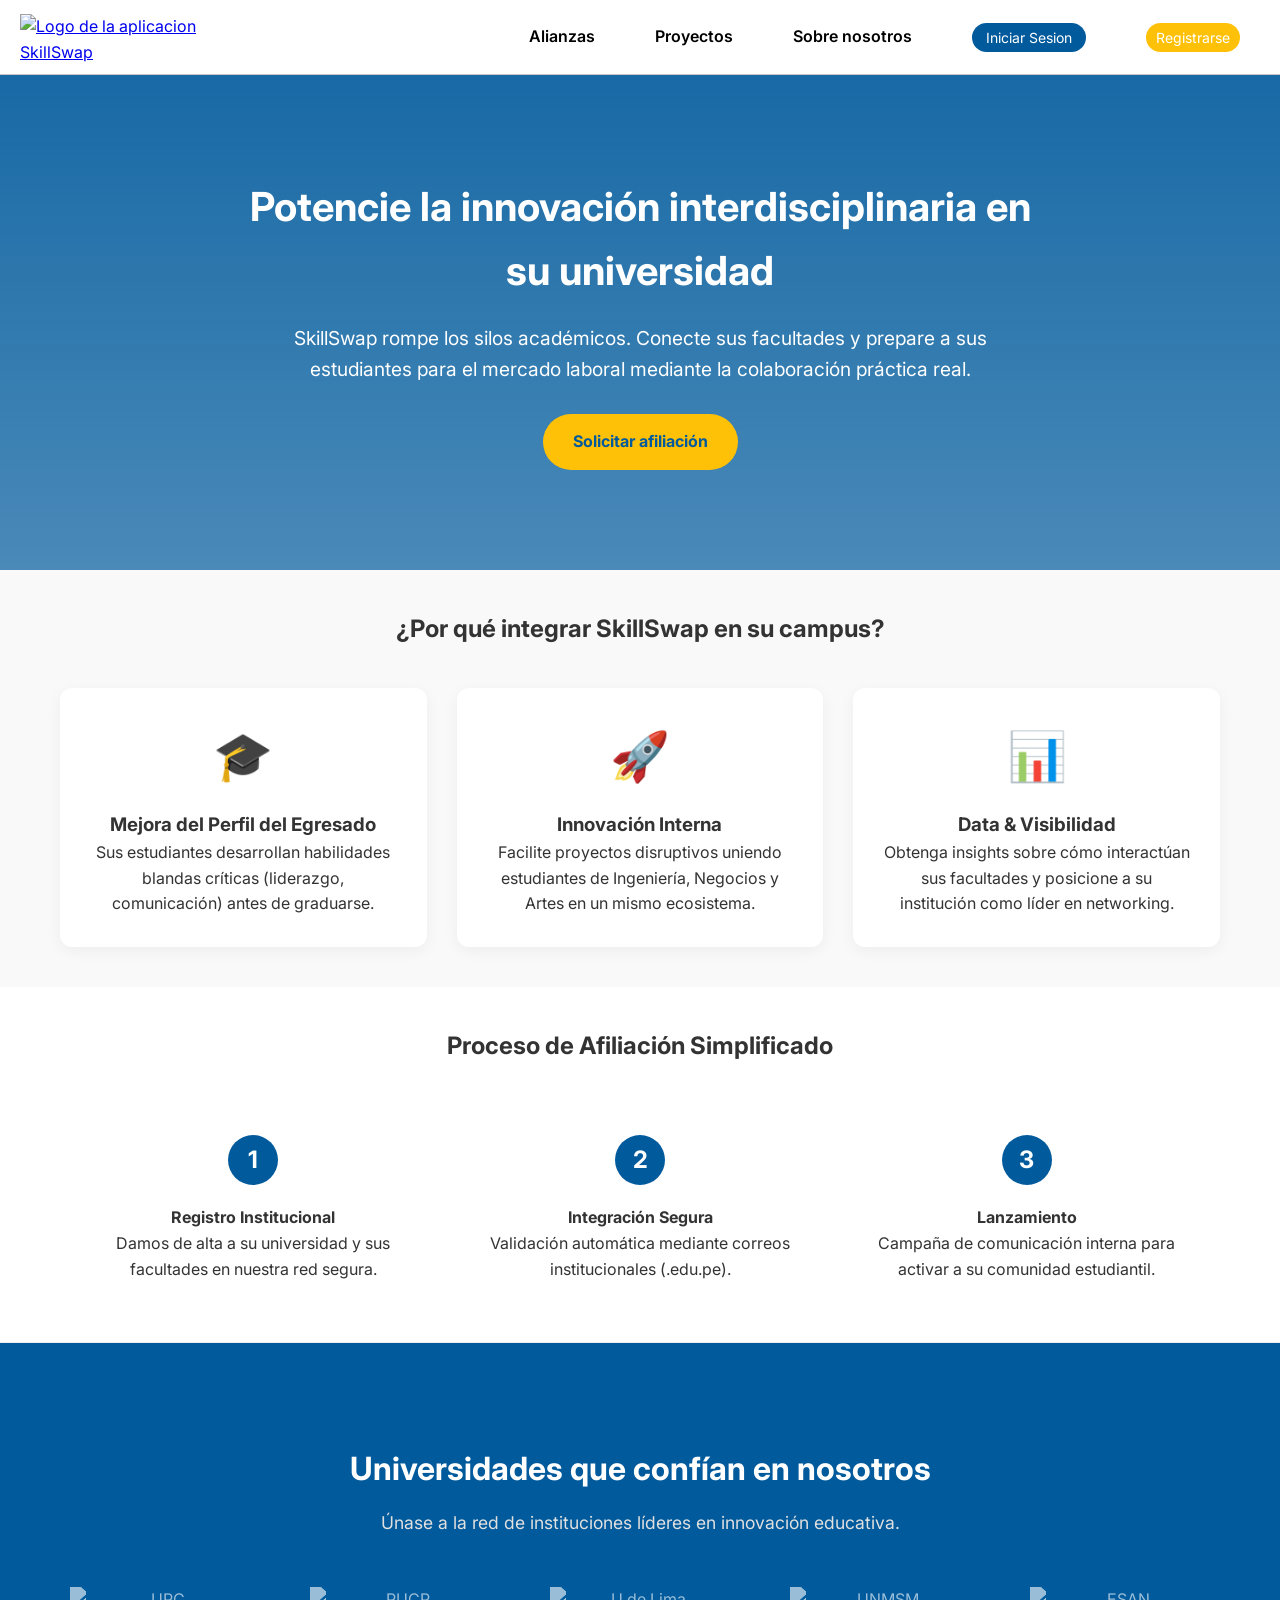
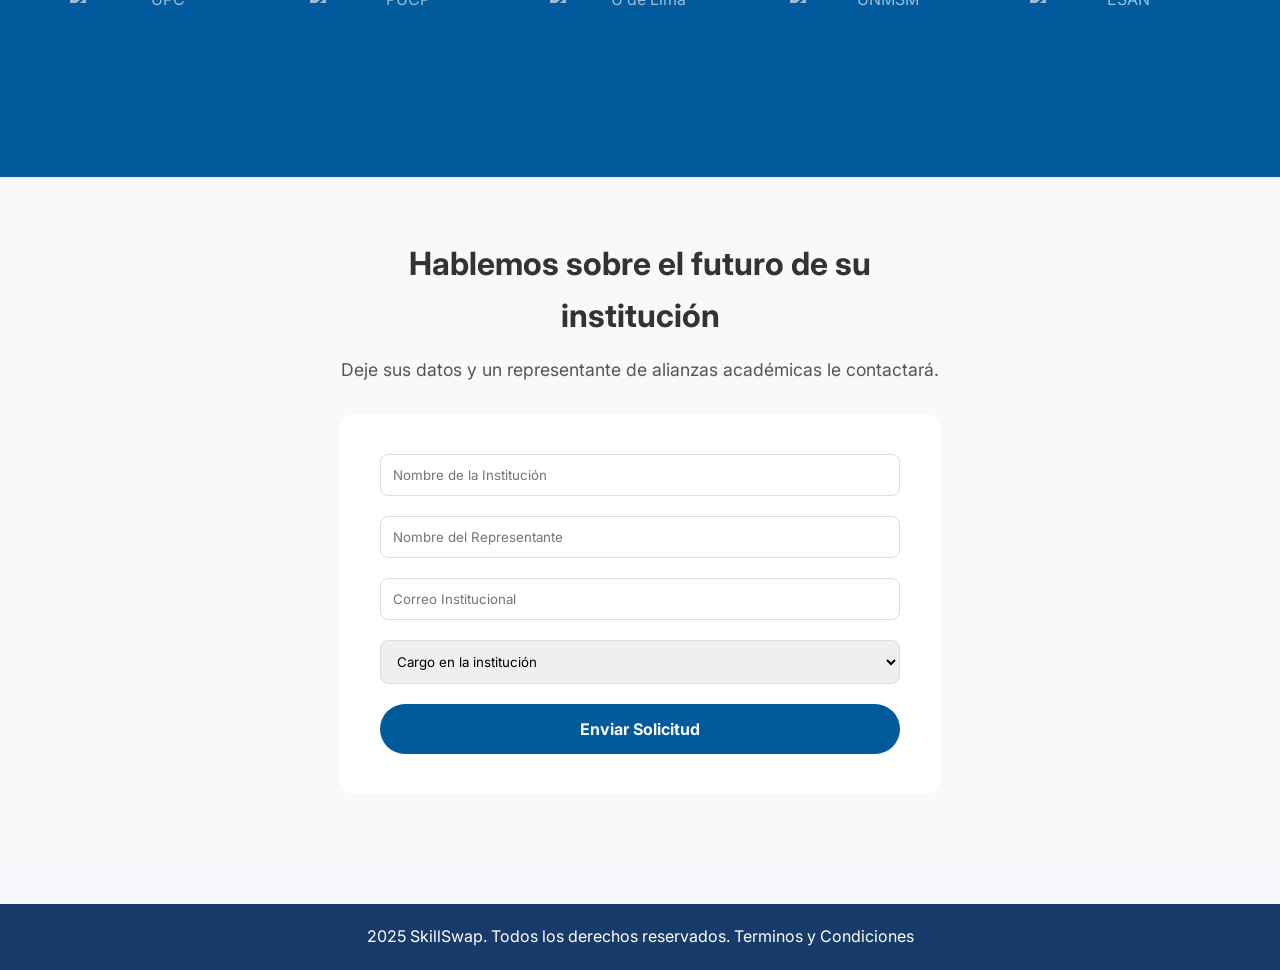
==== commit 9e40765e: "se arregla menu habmburesa" ====
--- a/public/sitios/alianzas.html
+++ b/public/sitios/alianzas.html
@@ -3,9 +3,8 @@
   <head>
     <meta charset="UTF-8" />
     <meta name="viewport" content="width=device-width, initial-scale=1.0" />
-    <link rel="stylesheet" href="../assets/styles/styleSheet-index.css" />
+    <link rel="stylesheet" href="../assets/styles/styleSheet.css" />
     <link rel="stylesheet" href="../assets/styles/alianzas.css" />
-    <link rel="stylesheet" href="../assets/styles/styleSheet.css">
          <link rel="icon" href="../favicon.ico" type="image/x-icon" />
     <title>SkillSwap - Login</title>
   </head>
@@ -13,11 +12,12 @@
   <body>
 
     <nav class="barra-navegacion">
-          <div class="menu-hamburguesa" id="btn-menu">
-        <span></span>
-        <span></span>
-        <span></span>
-    </div>
+       <!-- Botón menú hamburguesa -->
+      <div class="menu-hamburguesa" id="btn-menu">
+          <span></span>
+          <span></span>
+          <span></span>
+      </div>
       <div class="logo">
         <a href="../index.html">
           <img src="../assets/images/SkillSwap_logo.png" alt="Logo de la aplicacion SkillSwap" />
@@ -27,16 +27,14 @@
       <div class="menu-horizontal">
         <ul class="menu-horizontal-opciones">
             <li class="dropdown">
-                <a href="alianzas.html" class="dropbtn">Alianzas </a>
-                <div class="dropdown-content">
-                    <a href="#beneficios">Beneficios</a>
-                    <a href="#universidades-afiliadas">Universidades Afiliadas</a>
-                    <a href="#contacto-form">Contacto</a>
+                <a href="#" class="dropbtn" id="btn-alianzas">Alianzas</a>
+                <div class="dropdown-content" id="submenu-alianzas">
+                    <a href="alianzas.html#beneficios">Beneficios</a>
+                    <a href="alianzas.html#universidades-afiliadas">Universidades Afiliadas</a>
+                    <a href="alianzas.html#contacto-form">Contacto</a>
                 </div>
             </li>
             <li><a href="proyectos.html">Proyectos</a></li>
-            <li><a href="index-user-estudiante.html">Estudiantes</a></li>
-            <li><a href="index-user-coordinador.html">Coordinador</a></li>
             <li><a href="index-sobre-nosotros.html">Sobre nosotros</a></li>
 
           <li>
@@ -161,6 +159,32 @@
       </div>
     </footer>
 
+        <!--script menu hamburguesa-->
+<script>
+// 1. MENU HAMBURGUESA PRINCIPAL
+    const btnMenu = document.getElementById('btn-menu');
+    const menu = document.querySelector('.barra-navegacion .menu-horizontal');
+    
+    if(btnMenu) {
+        btnMenu.addEventListener('click', () => {
+            menu.classList.toggle('activo');
+        });
+    }
+
+    // 2. SUBMENU ALIANZAS (SOLO MÓVIL)
+    const btnAlianzas = document.getElementById("btn-alianzas");
+    const submenuAlianzas = document.getElementById("submenu-alianzas");
+
+    if (btnAlianzas && submenuAlianzas) {
+        btnAlianzas.addEventListener("click", (event) => {
+            // Solo actuar si estamos en modo celular
+            if (window.innerWidth <= 768) {
+                event.preventDefault(); // Evita que recargue la página al tocar "Alianzas"
+                submenuAlianzas.classList.toggle("activo"); // Abre o cierra
+            }
+        });
+    }
+</script>
   </body>
 </html>
 
--- a/public/assets/styles/styleSheet.css
+++ b/public/assets/styles/styleSheet.css
@@ -352,166 +352,6 @@
     object-fit: contain; /* Mantiene proporción sin deformarse */
 }
 
-/* Tablets y pantallas medianas */
-@media screen and (max-width: 1024px) 
-{
-    .division-contenido-row 
-    {
-        flex-direction: column-reverse;
-        gap: 30px;
-        align-items: center;
-
-    }
-
-    .elementos-nosotros-txt
-    {
-        width: 65%;
-    }
-
-    .division-nosotros-ima img {
-        width: 80%;
-        max-width: 600px;
-    }
-
-    .llamado-accion-texto {
-        font-size: 36px;
-        width: 90%;
-    }
-
-    .seccion-nosotros {
-        margin: 30px;
-    }
-
-    .barra-navegacion {
-        padding: 0 10px;
-    }
-}
-
-/* Móviles (smartphones) */
-@media screen and (max-width: 768px) 
-{
-    .dropdown-content {
-        display: none;
-        flex-direction: column;
-        position: absolute;
-        top: 100%;
-        left: 0;
-        background: white;
-        border-radius: 8px;
-        padding: 10px 0;
-        min-width: 180px;
-        box-shadow: 0 4px 8px rgba(0,0,0,0.1);
-        z-index: 2000;
-    }
-    .dropdown-content a {
-        padding: 10px 15px;
-        display: block;
-        text-decoration: none;
-        color: black;
-        white-space: nowrap; /* evita que el texto se parta */
-    }
-
-
-    .dropdown-content.activo {
-        display: block !important;
-    }
-    
-    .menu-horizontal-opciones 
-    {
-        display: flex;
-        flex-direction: column; 
-        align-items: center;            
-        gap: 20px;                
-        padding: 30px 0;               
-        background-color: #ffffff;
-        position: absolute;   
-        top: 0;     
-        left: -100%;         
-        width: 100%;
-        height: auto;       
-        transition: left 0.3s ease; 
-        z-index: 1000;
-        box-shadow: 0px 5px 10px rgba(0,0,0,0.1);
-    }
-
-    .llamado-accion-texto {
-        font-size: 28px;
-    }
-
-    .division-nosotros-ima img {
-        width: 90%;
-        max-width: 400px;
-    }
-
-    .seccion-nosotros {
-        margin: 20px;
-    }
-
-    .elementos-nosotros-txt
-    {
-        width: 90%;
-    }
-
-    .llamado-accion-boton,
-    .llamado-accion-boton2 {
-        width: 80%;
-        font-size: 16px;
-        padding: 12px 20px;
-    }
-
-     /* mostrar hamburguesa */
-  .menu-hamburguesa {
-    display: flex;
-    flex-direction: column;
-    cursor: pointer;
-    gap: 5px;
-    padding: 10px;
-    z-index: 1100;
-  }
-
-  .menu-hamburguesa span {
-    width: 30px;
-    height: 3px;
-    background-color: #000;
-    transition: 0.3s;
-  }
-
-  /* Ocultar menú horizontal */
-  .menu-horizontal {
-    display: none;
-    position: absolute;
-    top: 75px;
-    left: 0;
-    width: 100%;
-    background: white;
-    border-bottom: 1px solid #ccc;
-    z-index: 999;
-  }
-
-  /* Mostrar menú cuando esté abierto */
-  .menu-horizontal.activo {
-    display: block;
-  }
-
-  /* UL se hace vertical */
-  /*.menu-horizontal-opciones {
-    flex-direction: column;
-    align-items: center;
-    gap: 15px;
-    padding: 20px 0;
-  }*/
-
-  /* Botones más grandes */
-  .btn-iniciarsesion,
-  .btn-registrase {
-    width: 100%;
-    text-align: center;
-  }
-.menu-horizontal.activo .menu-horizontal-opciones {
-        left: 0;
-    }
-}
-
 .seccion-registro-cuenta, .seccion-inicio-sesion
 {
     margin: 50px;
@@ -3265,6 +3105,8 @@
     align-items: center;
     margin-bottom: 30px;
 }
+
+
 
 .dashboard-header h1 {
     font-family: "Inter", sans-serif;
@@ -4842,6 +4684,19 @@
     gap: 30px;
 }
 
+@media (max-width: 768px) 
+{
+    .dash-est-titulo {
+        text-align: center;
+    }
+
+  .dash-est-grid 
+  {
+    display: flex;
+    flex-direction: column;
+  }
+}
+
 .dash-est-columna-izquierda,
 .dash-est-columna-derecha {
     display: flex;
@@ -5066,6 +4921,7 @@
 
 .dash-est-tutor-info {
     flex-grow: 1;
+    gap: 10px;
 }
 .dash-est-tutor-info p {
     margin: 0;
@@ -5107,6 +4963,8 @@
 .dash-est-tutor-fav.activo {
     color: #DC3545; /* Rojo */
 }
+
+
 
 /* ---Estilos para Dark Mode --- */
 
@@ -7047,4 +6905,139 @@
 
 .detalles-extra li {
     margin-bottom: 3px;
+}
+
+
+
+/* Tabletas (Ipads) */
+@media screen and (max-width: 1024px) 
+{
+    .dash-est-header {
+    flex-direction: column;
+    gap: 30px;
+    justify-content: space-between;
+    align-items: center;
+    padding-bottom: 30px;
+    }
+
+    .dash-est-solicitud-img {
+    width: 100px;
+    height: 100px;
+    }
+
+    .dash-est-tarjeta-tutor {
+    display: flex;
+    flex-direction: column;
+    align-items: center;
+    gap: 15px;
+    background-color: var(--white-color);
+    padding: 15px;
+    border-radius: 10px;
+    box-shadow: 0 2px 8px rgba(0, 0, 0, 0.05);
+    position: relative;
+    }
+
+    .dash-est-tutor-info {
+    flex-grow: 1;
+    display: flex;
+    flex-direction: column;}
+
+    .dash-est-tutor-info p {
+    margin: 0;
+    font-size: 14px;
+    color: #333;
+    text-align: center;
+    }   
+
+    .dash-est-solicitud-acciones {
+    flex-direction: row;
+    gap: 20px;
+    }
+
+    .dash-est-tarjeta-solicitud {
+
+        flex-direction: row;
+    }
+    
+
+    .dash-est-solicitud-info p {
+    text-align: left;
+    }
+
+    .dashboard-grid-container {
+    display: flex;
+    flex-direction: column;
+    }
+
+}
+
+/* Móviles (smartphones) */
+@media screen and (max-width: 768px) 
+{
+    .dash-est-grid {
+    display: flex;
+    gap: 30px;
+    }
+
+    .dash-est-solicitud-info p {
+    text-align: center;
+    }
+
+    .grid-sesiones {
+    display: flex;
+    flex-direction: column;
+    }
+
+    .dashboard-header {
+    flex-direction: column;
+    display: flex;
+    gap: 30px;
+    align-items: center;
+    }
+
+    .dashboard-header h1 {
+    text-align: center;
+    }
+
+    .dash-est-tarjeta-solicitud {
+    flex-direction: column;
+    }
+}
+
+
+
+
+
+
+.seccion-busqueda-principal {
+    /* calc(100vh - Xpx) donde X es la suma aprox del header + footer */
+    /* Ejemplo: si tu header mide 80px y footer 100px = 180px */
+    min-height: calc(100vh - 185px); 
+    
+    /* O simplemente un valor fijo alto si no quieres calcular */
+    /* min-height: 70vh; */
+}
+
+
+
+
+@media (max-width: 768px) {
+    /* 1. Ocultamos el submenú por defecto */
+    #submenu-alianzas {
+        display: none !important; /* El !important asegura que borre cualquier rastro anterior */
+        position: static;
+        width: 100%;
+        box-shadow: none;
+    }
+
+    /* 2. MUY IMPORTANTE: Desactivamos el hover de escritorio */
+    /* Esto evita que se abra solo con "pasar el dedo" o al cargar */
+    .dropdown:hover .dropdown-content {
+        display: none; 
+    }
+
+    /* 3. Solo se muestra si JavaScript le pone la clase 'activo' */
+    #submenu-alianzas.activo {
+        display: block !important;
+    }
 }
--- a/public/assets/styles/alianzas.css
+++ b/public/assets/styles/alianzas.css
@@ -330,48 +330,6 @@
     transform: scale(1.12);
 }
 
-/* Responsive para menú */
-@media (max-width: 768px) {
-    .nav-links {
-        display: none;
-        flex-direction: column;
-        width: 100%;
-        position: absolute;
-        top: 70px;
-        left: 0;
-        background-color: white;
-        padding: 20px 0;
-        box-shadow: 0 4px 8px rgba(0,0,0,0.1);
-    }
-
-    .nav-links.active {
-        display: flex;
-    }
-
-    .menu-toggle {
-        display: block;
-        cursor: pointer;
-    }
-    
-    .menu-toggle .bar {
-        display: block;
-        width: 25px;
-        height: 3px;
-        margin: 5px auto;
-        background-color: #333;
-    }
-    
-    /* En móvil, el dropdown se muestra estático o diferente */
-    .dropdown:hover .dropdown-content {
-        display: none; /* Deshabilitar hover en móvil */
-    }
-    .dropdown-content {
-        position: static;
-        box-shadow: none;
-        padding-left: 20px;
-        display: block; /* Mostrar siempre en menú móvil desplegado */
-    }
-}
 
 @media screen and (max-width: 768px) {
     
@@ -449,4 +407,25 @@
         transition: 0.3s;
     }
 
+}
+
+@media (max-width: 768px) {
+    /* 1. Ocultamos el submenú por defecto */
+    #submenu-alianzas {
+        display: none !important; /* El !important asegura que borre cualquier rastro anterior */
+        position: static;
+        width: 100%;
+        box-shadow: none;
+    }
+
+    /* 2. MUY IMPORTANTE: Desactivamos el hover de escritorio */
+    /* Esto evita que se abra solo con "pasar el dedo" o al cargar */
+    .dropdown:hover .dropdown-content {
+        display: none; 
+    }
+
+    /* 3. Solo se muestra si JavaScript le pone la clase 'activo' */
+    #submenu-alianzas.activo {
+        display: block !important;
+    }
 }
